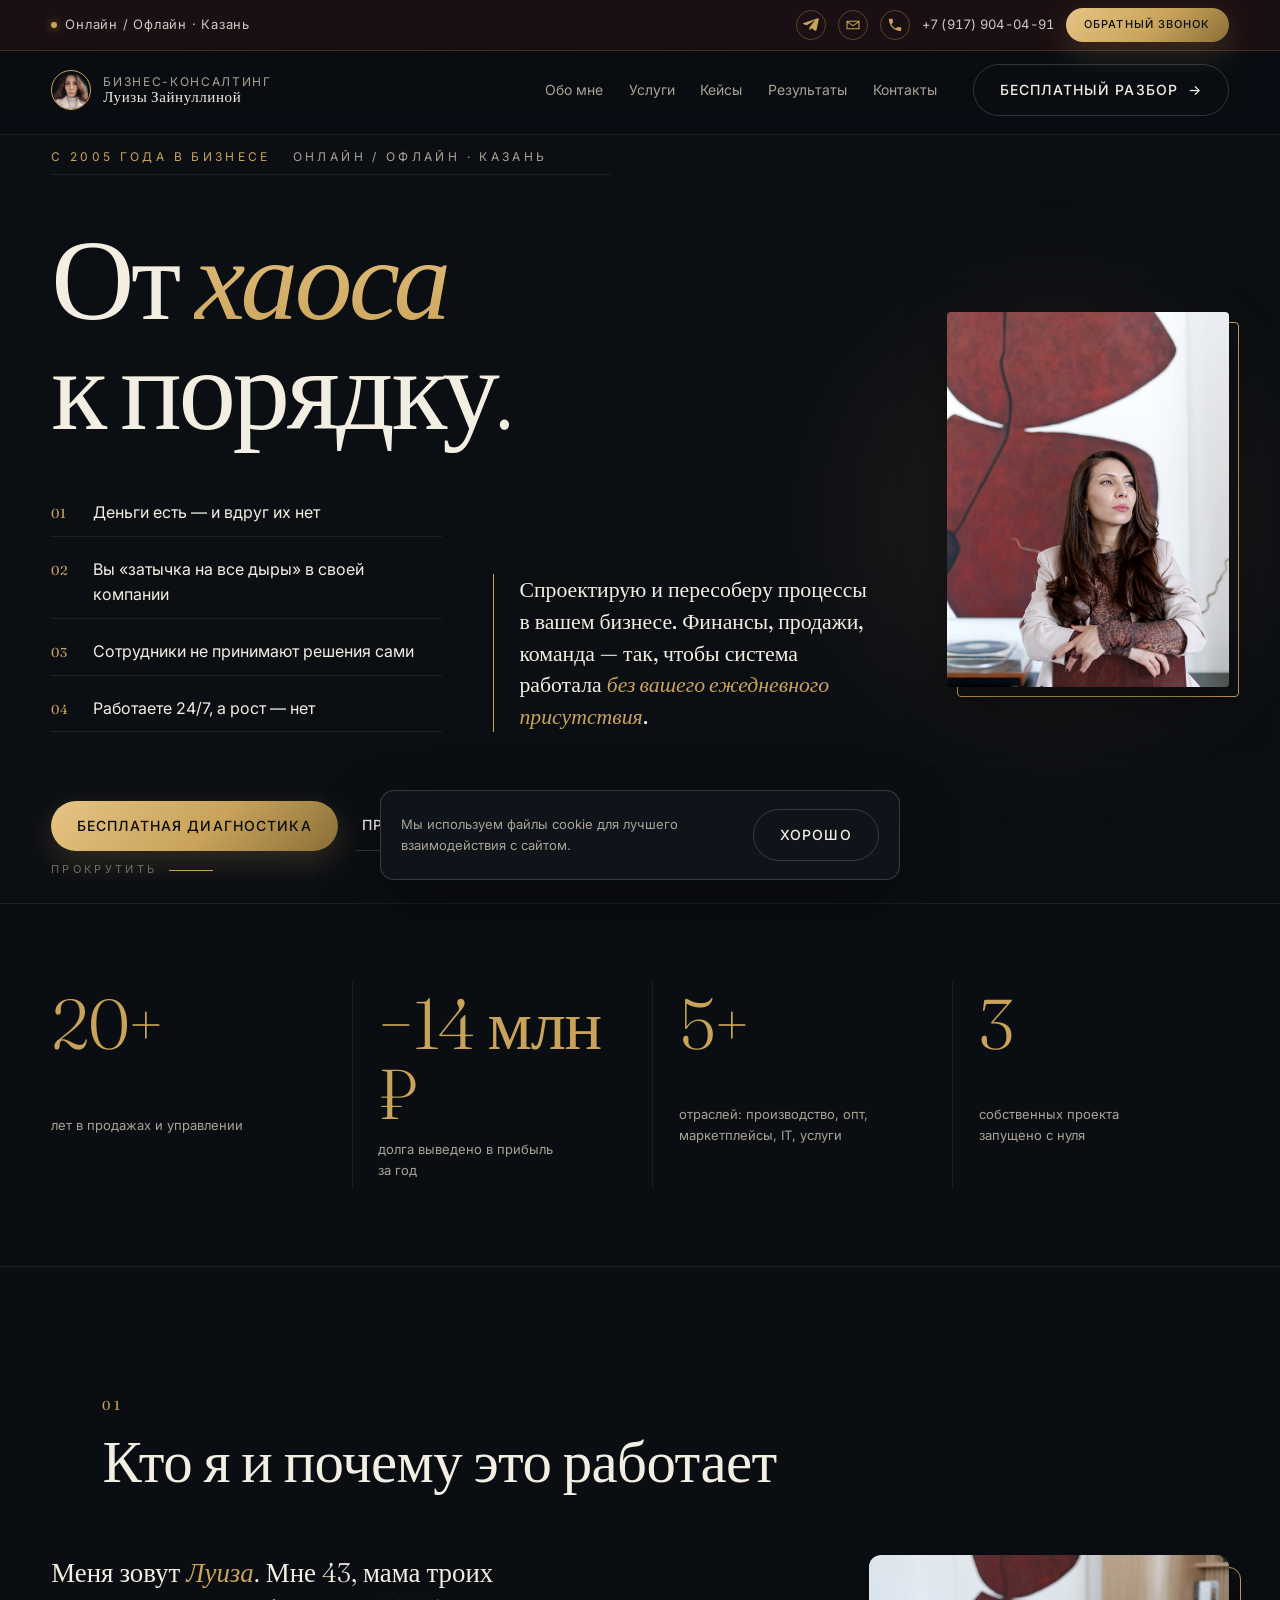
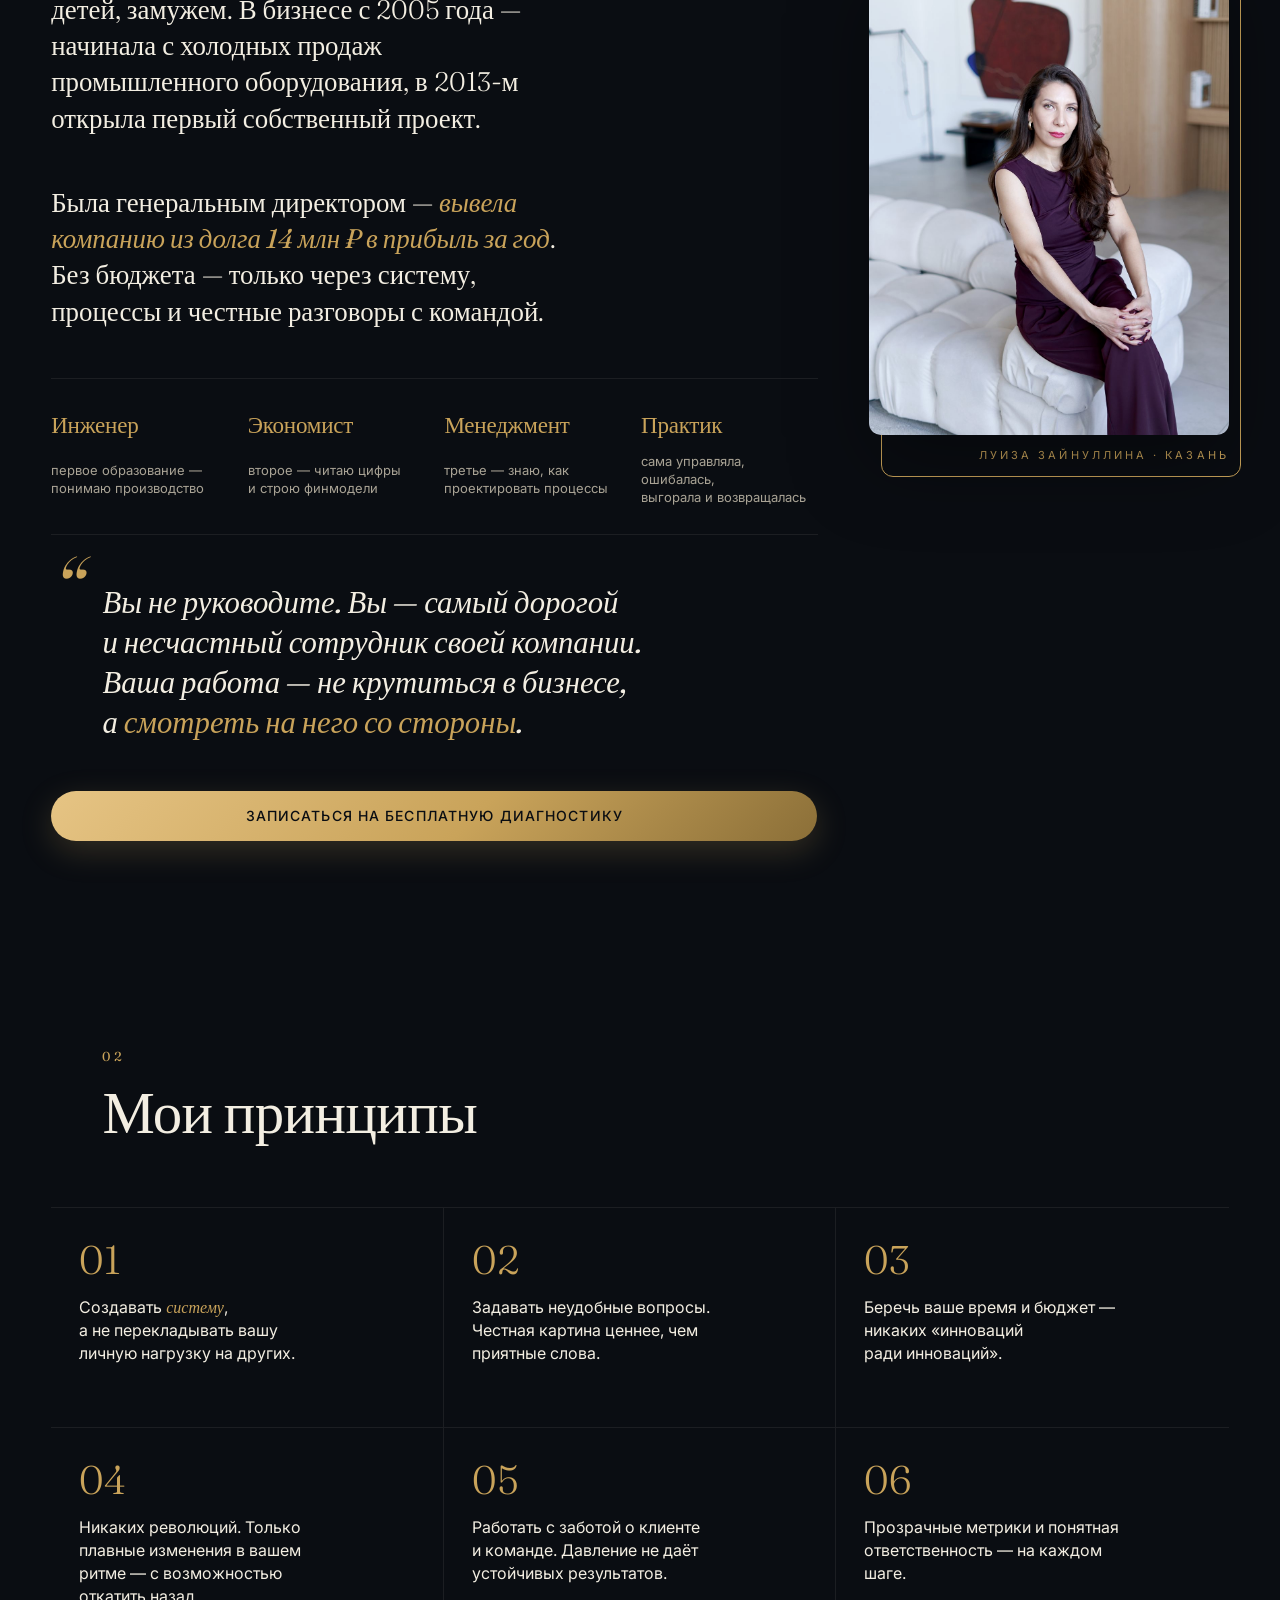
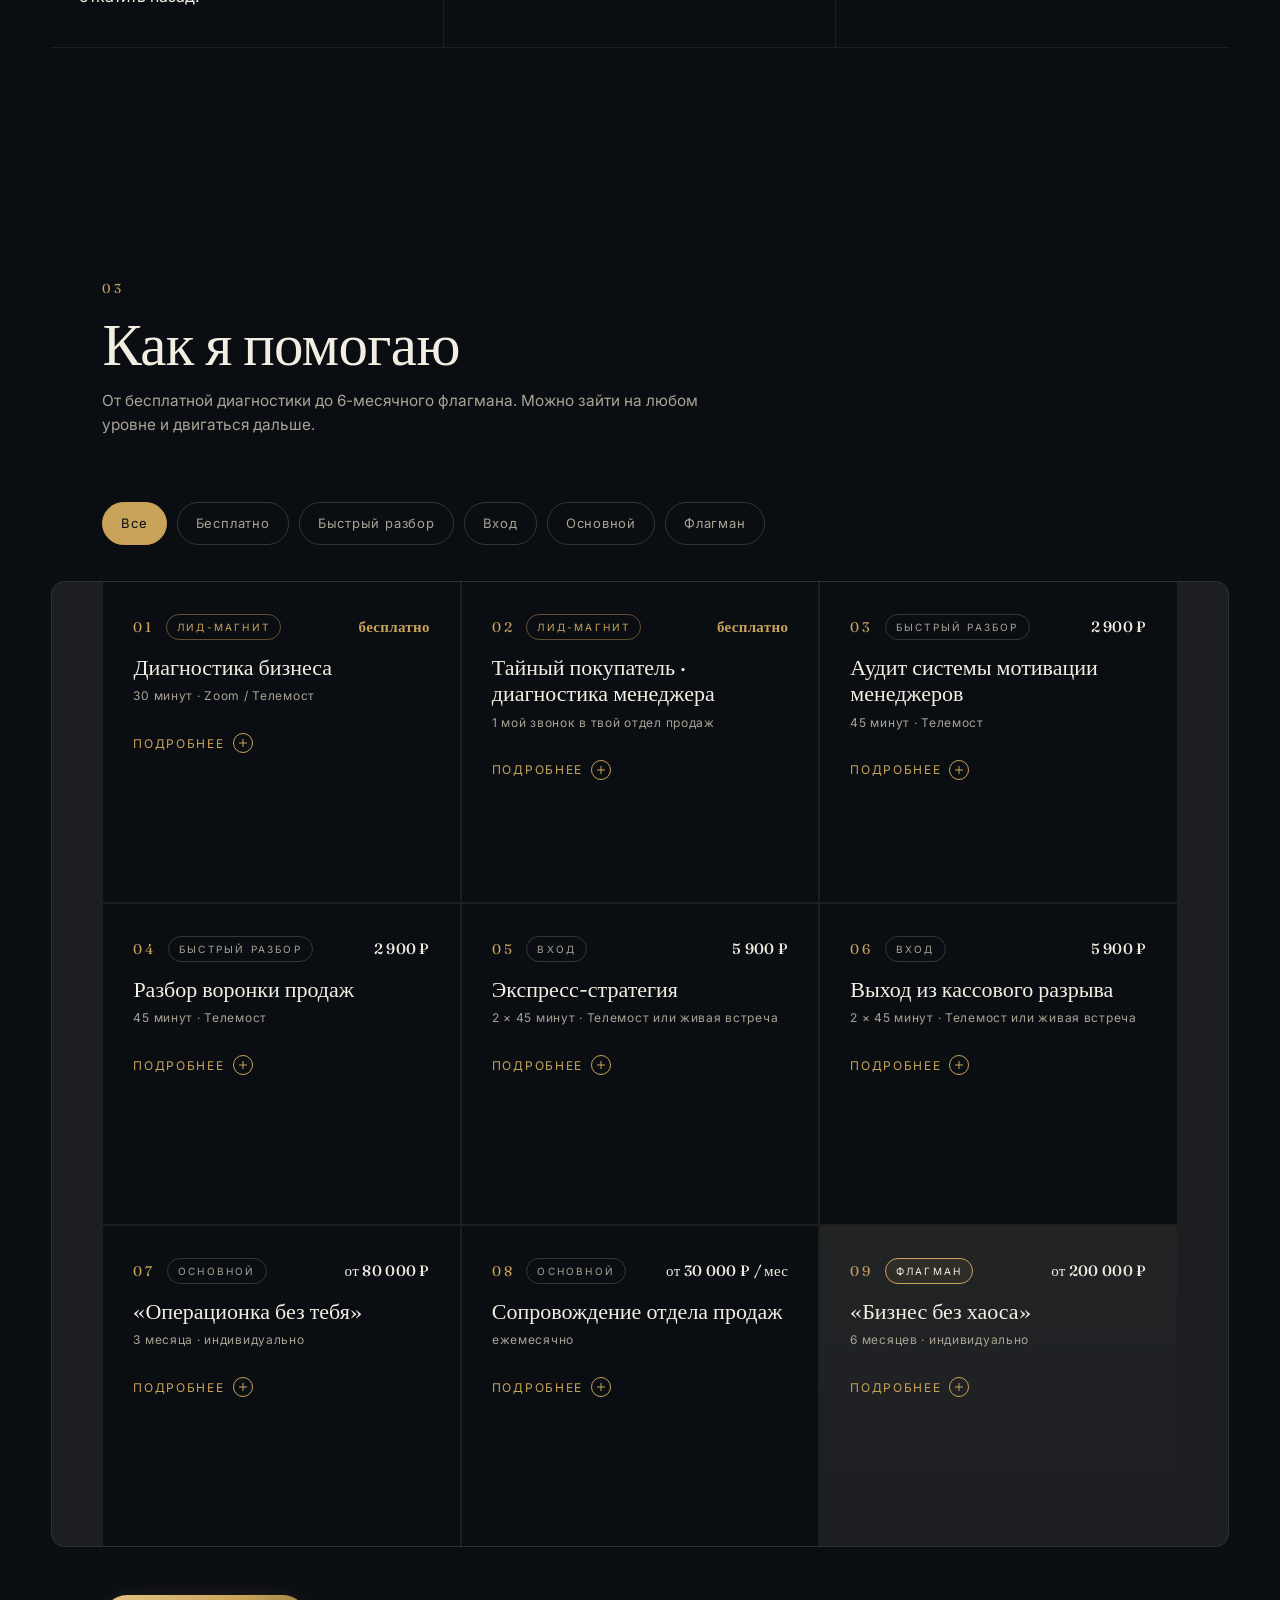
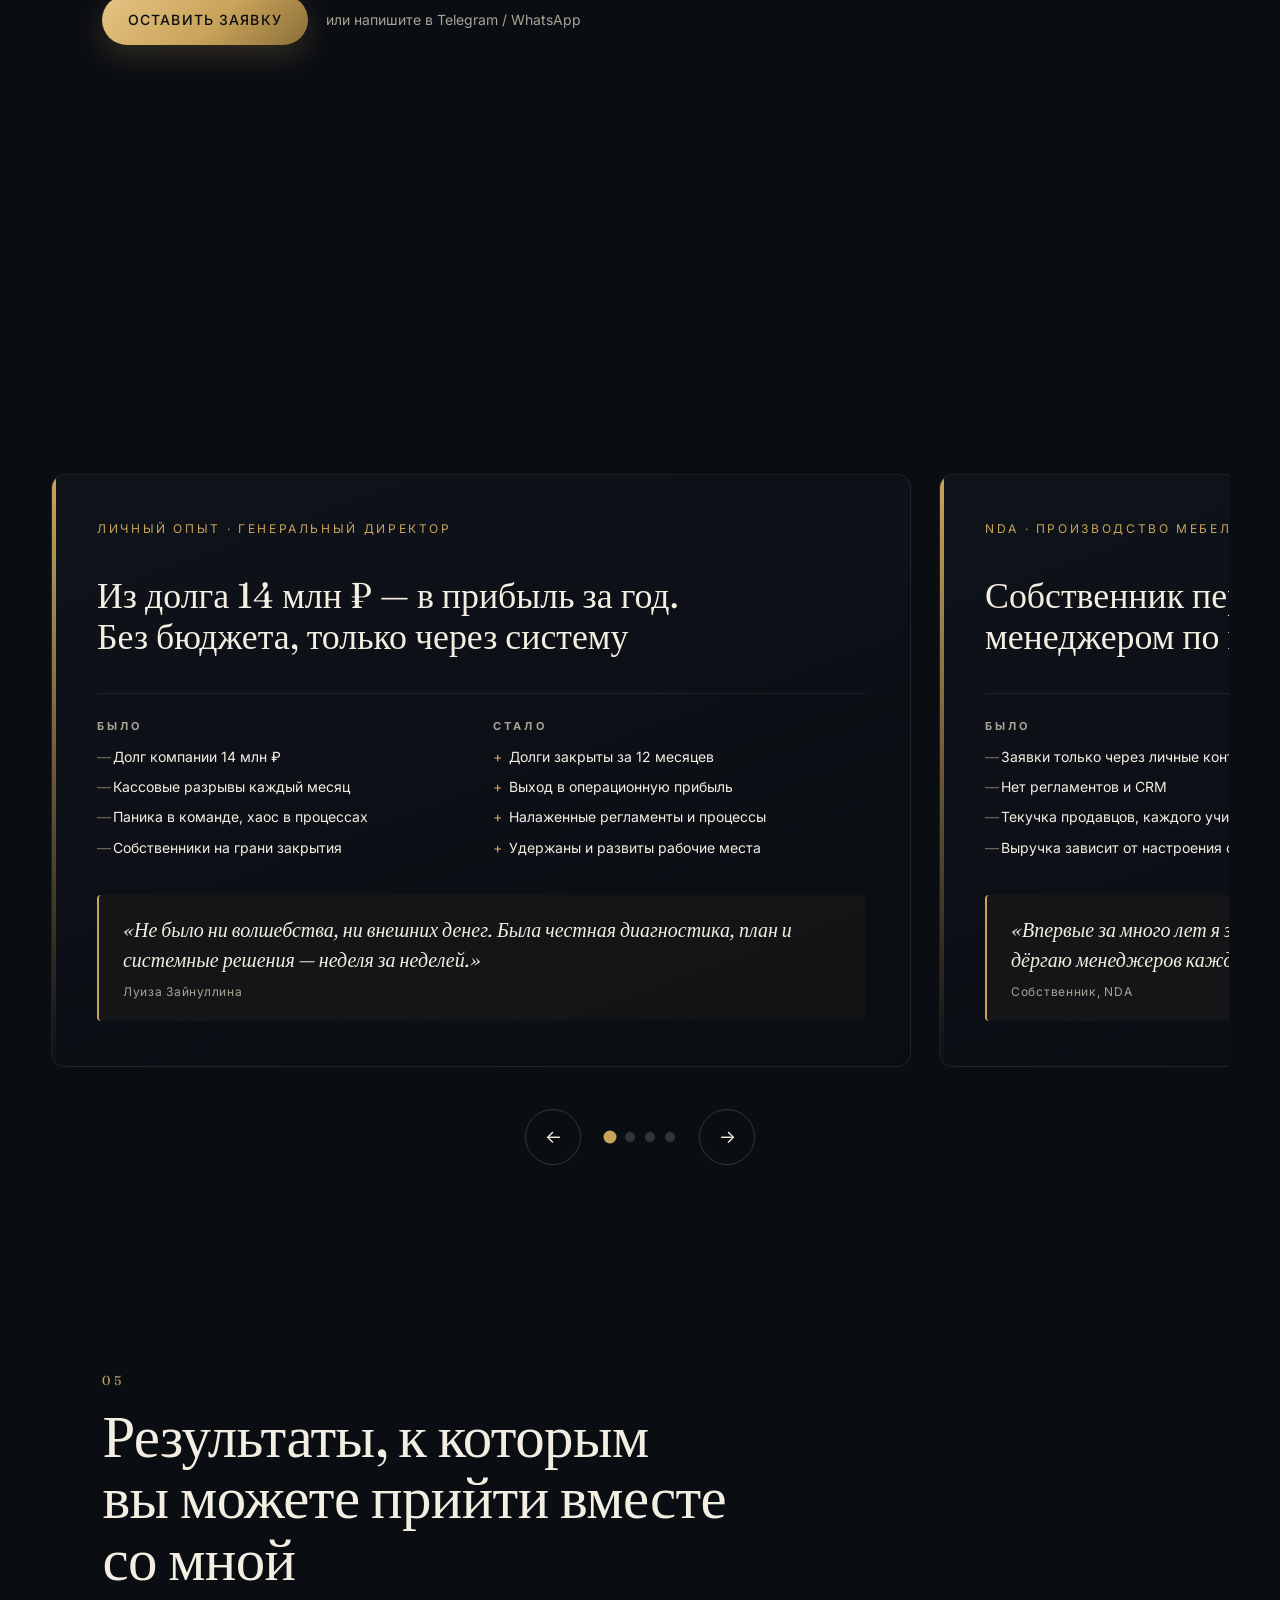
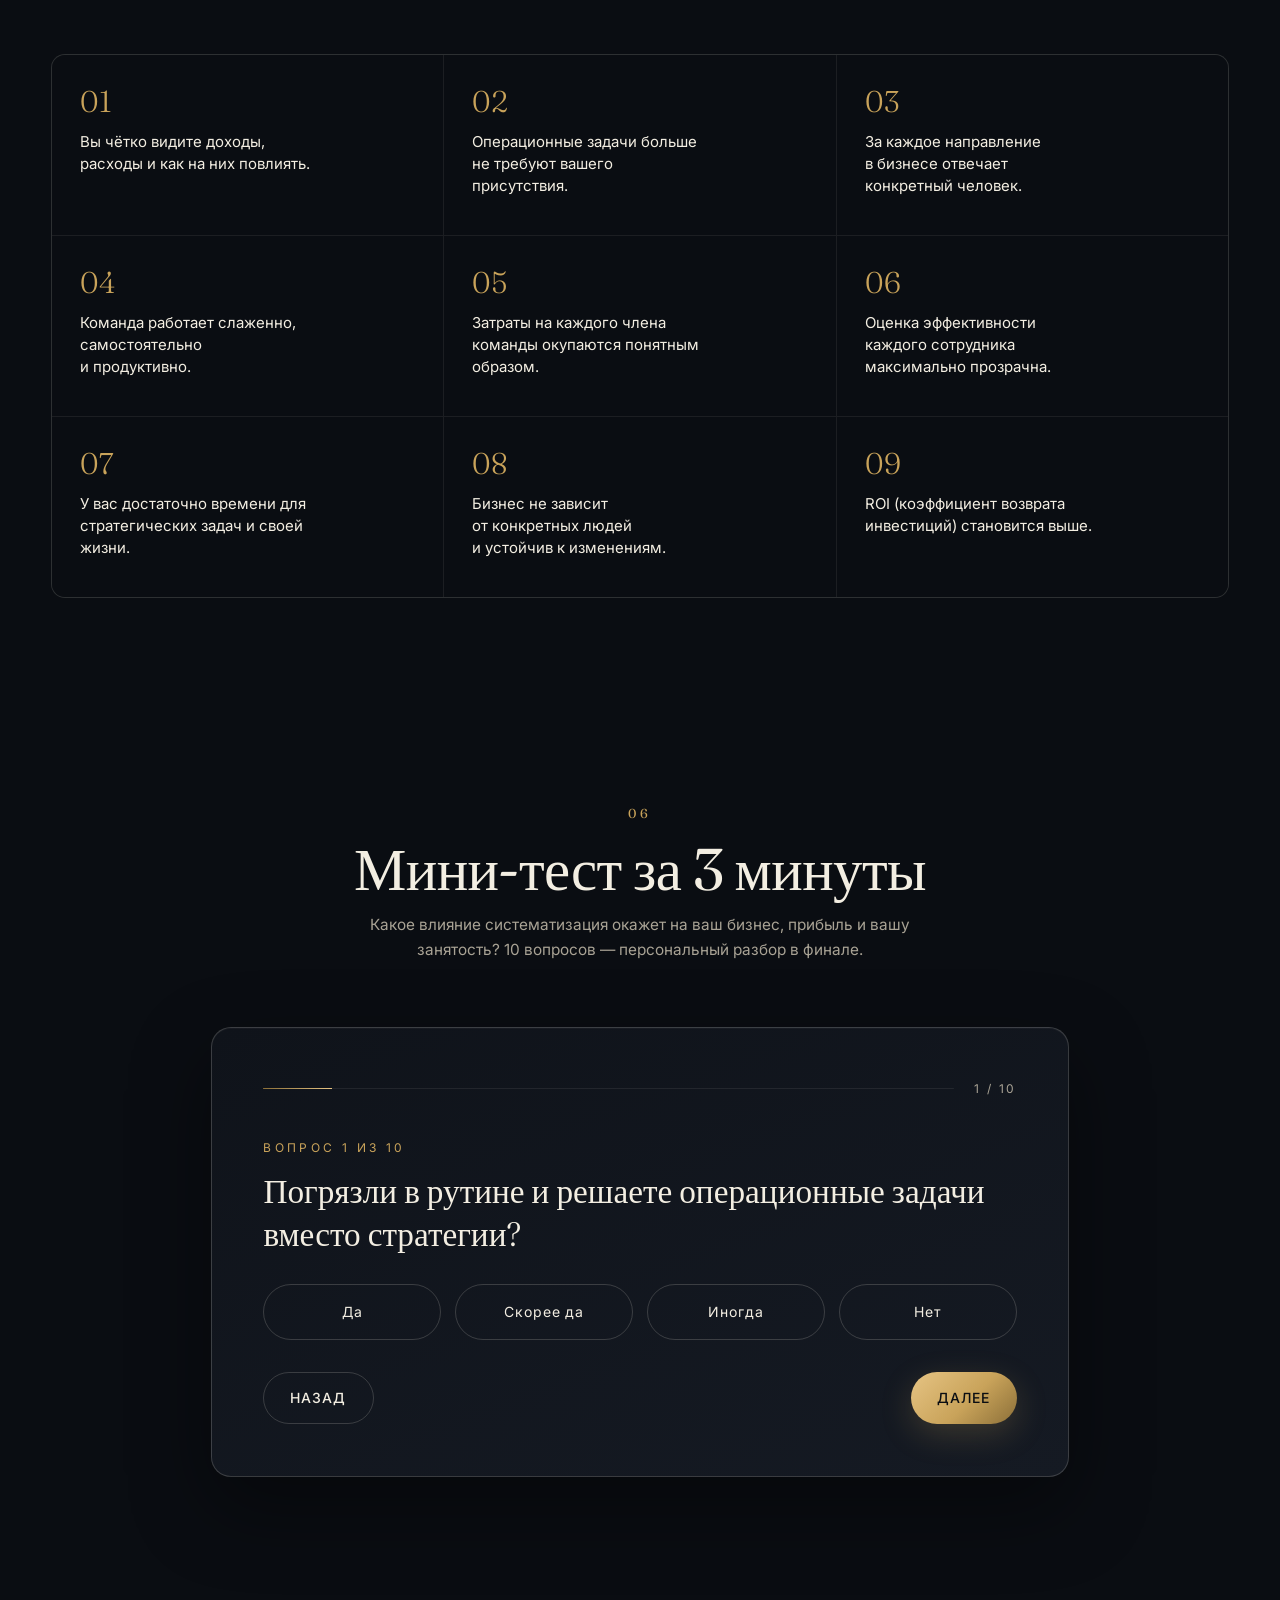
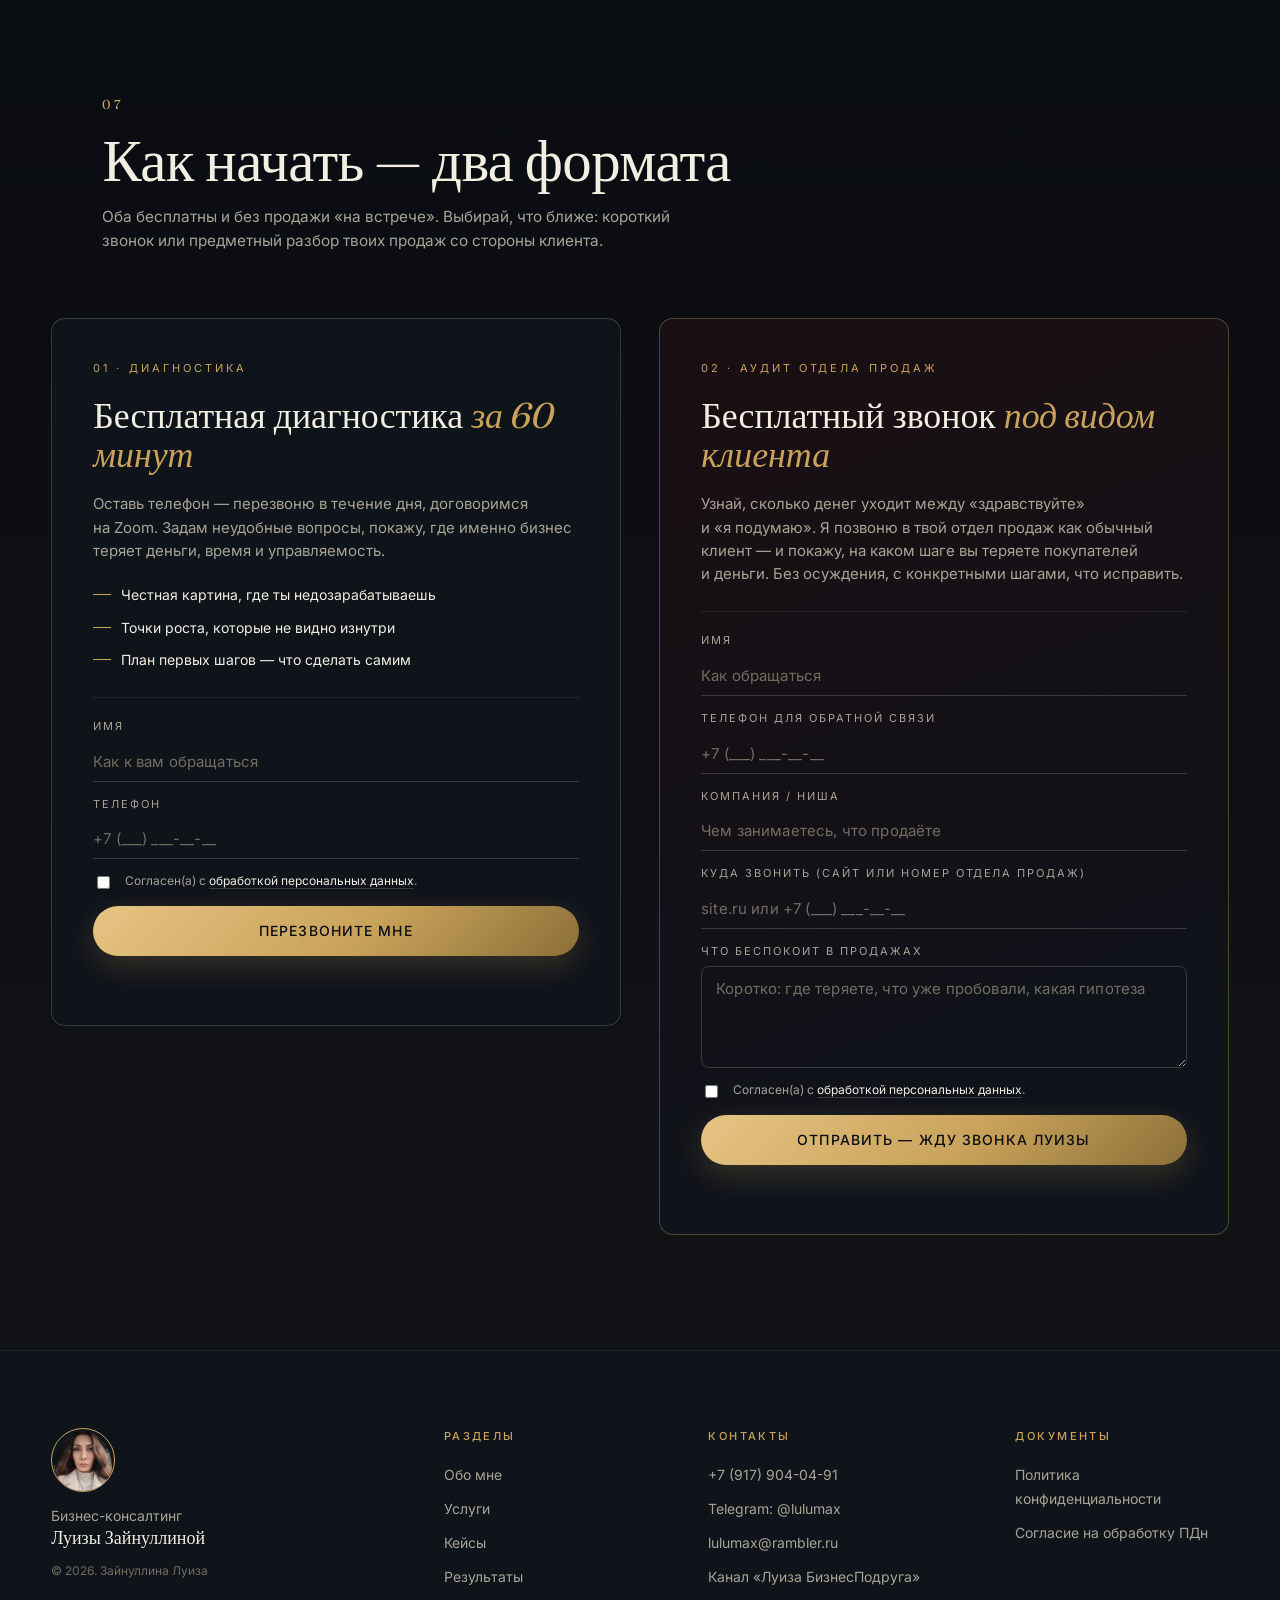
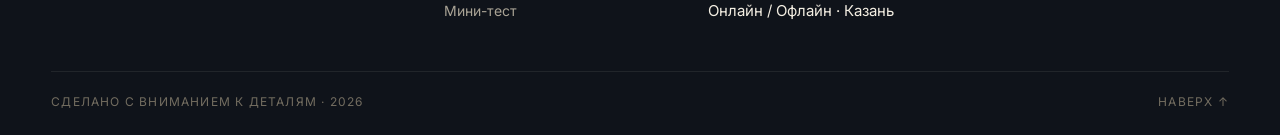
==== index.html @ a554bfa6 "Фикс: + по центру (inline-block), кука закрывается надёжно, hero как 2-колоночная сетка без наложени" ====
<!doctype html>
<html lang="ru">
<head>
<meta charset="utf-8">
<meta name="viewport" content="width=device-width,initial-scale=1,viewport-fit=cover">
<meta name="theme-color" content="#0a0d12">
<title>Луиза Зайнуллина · БизнесПодруга — от хаоса к порядку в малом и среднем бизнесе</title>
<meta name="description" content="20 лет в предпринимательстве. Вывела компанию из долга 14 млн ₽ в прибыль за год. Спроектирую и пересоберу процессы: финансы, продажи, делегирование, вывод собственника из операционки. Казань / online.">
<link rel="preconnect" href="https://fonts.googleapis.com">
<link rel="preconnect" href="https://fonts.gstatic.com" crossorigin>
<link href="https://fonts.googleapis.com/css2?family=Fraunces:ital,opsz,wght@0,9..144,300..700;1,9..144,300..600&family=Inter:wght@300;400;500;600;700&display=swap" rel="stylesheet">
<link rel="stylesheet" href="styles.css">
</head>
<body>

<div class="grain" aria-hidden="true"></div>
<div class="cursor" aria-hidden="true"></div>

<!-- TOP BAR -->
<div class="topbar">
  <div class="topbar__inner">
    <span class="topbar__loc"><span class="topbar__dot"></span>Онлайн / Офлайн · Казань</span>
    <div class="topbar__contacts">
      <a class="topbar__icon" href="https://t.me/lulumax" target="_blank" rel="noopener" aria-label="Telegram @lulumax" data-cursor>
        <svg viewBox="0 0 24 24" width="16" height="16" aria-hidden="true"><path fill="currentColor" d="M9.78 15.55l-.38 4.2c.54 0 .78-.22 1.06-.5l2.54-2.38 5.27 3.8c.97.52 1.67.25 1.92-.88l3.47-16.2h.01c.3-1.42-.52-1.98-1.47-1.63L1.04 9.06C-.36 9.6-.34 10.4.8 10.74l4.94 1.54 11.48-7.17c.54-.34 1.04-.15.63.2"/></svg>
      </a>
      <a class="topbar__icon" href="mailto:lulumax@rambler.ru" aria-label="Email lulumax@rambler.ru" data-cursor>
        <svg viewBox="0 0 24 24" width="16" height="16" aria-hidden="true"><path fill="none" stroke="currentColor" stroke-width="1.6" d="M3 6.5h18v11H3zM3 7l9 6 9-6"/></svg>
      </a>
      <a class="topbar__icon" href="tel:+79179040491" aria-label="Позвонить" data-cursor>
        <svg viewBox="0 0 24 24" width="16" height="16" aria-hidden="true"><path fill="currentColor" d="M6.6 10.8c1.44 2.83 3.76 5.14 6.6 6.6l2.2-2.2c.28-.28.69-.36 1.05-.24 1.17.39 2.43.6 3.73.6.58 0 1.05.47 1.05 1.05v3.49c0 .58-.47 1.05-1.05 1.05C10.7 21.15 2.85 13.3 2.85 3.55c0-.58.47-1.05 1.05-1.05h3.5c.58 0 1.05.47 1.05 1.05 0 1.31.2 2.56.6 3.74.12.36.04.76-.24 1.05L6.6 10.8z"/></svg>
      </a>
      <a href="tel:+79179040491" class="topbar__phone" data-cursor>+7&nbsp;(917)&nbsp;904-04-91</a>
      <a href="#contact" class="btn btn--gold btn--sm" data-cursor>Обратный звонок</a>
    </div>
  </div>
</div>

<!-- NAV -->
<header class="nav" id="nav">
  <a class="brand" href="#top" data-cursor>
    <span class="brand__mark brand__mark--photo">
      <img src="assets/luiza-face.jpg" alt="Луиза Зайнуллина" loading="eager">
    </span>
    <span class="brand__text">
      <span>Бизнес-консалтинг</span>
      <strong>Луизы Зайнуллиной</strong>
    </span>
  </a>
  <nav class="nav__links">
    <a href="#about" data-cursor>Обо&nbsp;мне</a>
    <a href="#services" data-cursor>Услуги</a>
    <a href="#cases" data-cursor>Кейсы</a>
    <a href="#results" data-cursor>Результаты</a>
    <a href="#contact" data-cursor>Контакты</a>
  </nav>
  <a href="#quiz" class="btn btn--ghost" data-cursor>Бесплатный разбор<span aria-hidden="true">→</span></a>
  <button class="nav__toggle" aria-label="Меню" aria-expanded="false">
    <span></span><span></span><span></span>
  </button>
</header>

<main id="top">

<!-- HERO -->
<section class="hero">
  <div class="hero__text">
    <div class="hero__meta">
      <span class="kicker">С&nbsp;2005 года в&nbsp;бизнесе</span>
      <span class="kicker kicker--mute">Онлайн / Офлайн · Казань</span>
    </div>

    <h1 class="hero__title">
      От&nbsp;<em>хаоса</em><br>
      к&nbsp;порядку.
    </h1>

    <div class="hero__grid">
      <ul class="hero__symptoms">
        <li><span>01</span>Деньги есть&nbsp;— и&nbsp;вдруг их&nbsp;нет</li>
        <li><span>02</span>Вы&nbsp;«затычка на&nbsp;все дыры» в&nbsp;своей компании</li>
        <li><span>03</span>Сотрудники не&nbsp;принимают решения сами</li>
        <li><span>04</span>Работаете 24/7, а&nbsp;рост — нет</li>
      </ul>

      <p class="hero__claim">
        Спроектирую и&nbsp;пересоберу процессы в&nbsp;вашем бизнесе.
        Финансы, продажи, команда&nbsp;— так, чтобы система работала
        <em>без вашего ежедневного присутствия</em>.
      </p>
    </div>

    <div class="hero__cta">
      <a class="btn btn--gold" href="#contact" data-cursor>Бесплатная диагностика</a>
      <a class="btn btn--link" href="#quiz" data-cursor>Пройти мини-тест за&nbsp;3&nbsp;минуты</a>
    </div>
  </div>

  <figure class="hero__portrait">
    <img src="assets/luiza-about.jpg" alt="Луиза Зайнуллина" loading="eager">
  </figure>

  <div class="scroll-hint" aria-hidden="true">
    <span>прокрутить</span>
    <i></i>
  </div>
</section>

<!-- STATS STRIP -->
<section class="stats" aria-label="Ключевые показатели">
  <div class="stat"><b data-count="20" data-suffix="+">0</b><span>лет в&nbsp;продажах&nbsp;и&nbsp;управлении</span></div>
  <div class="stat"><b data-count="14" data-prefix="−" data-suffix=" млн ₽">0</b><span>долга выведено в&nbsp;прибыль за&nbsp;год</span></div>
  <div class="stat"><b data-count="5" data-suffix="+">0</b><span>отраслей: производство, опт, маркетплейсы, IT, услуги</span></div>
  <div class="stat"><b data-count="3">0</b><span>собственных проекта запущено с&nbsp;нуля</span></div>
</section>

<!-- ABOUT -->
<section id="about" class="about">
  <div class="section-head">
    <span class="sec-num">01</span>
    <h2>Кто я и&nbsp;почему это&nbsp;работает</h2>
  </div>

  <figure class="about__portrait">
    <img src="assets/luiza-sofa.jpg" alt="Луиза Зайнуллина — бизнес-консультант" loading="lazy">
    <figcaption>Луиза Зайнуллина · Казань</figcaption>
  </figure>

  <div class="about__body">
    <p class="lead">
      Меня зовут <em>Луиза</em>. Мне&nbsp;43, мама троих детей, замужем.
      В&nbsp;бизнесе с&nbsp;2005&nbsp;года&nbsp;— начинала с&nbsp;холодных продаж
      промышленного оборудования, в&nbsp;2013-м открыла первый собственный проект.
    </p>

    <p class="lead">
      Была генеральным директором — <em>вывела компанию из&nbsp;долга 14&nbsp;млн&nbsp;₽
      в&nbsp;прибыль за&nbsp;год</em>. Без бюджета — только через систему, процессы
      и&nbsp;честные разговоры с&nbsp;командой.
    </p>

    <div class="about__metrics">
      <div><b>Инженер</b><span>первое образование&nbsp;— понимаю производство</span></div>
      <div><b>Экономист</b><span>второе&nbsp;— читаю цифры и&nbsp;строю&nbsp;финмодели</span></div>
      <div><b>Менеджмент</b><span>третье&nbsp;— знаю, как проектировать процессы</span></div>
      <div><b>Практик</b><span>сама управляла, ошибалась, выгорала&nbsp;и&nbsp;возвращалась</span></div>
    </div>

    <blockquote class="pullquote">
      <span aria-hidden="true">“</span>
      Вы&nbsp;не&nbsp;руководите. Вы&nbsp;— самый дорогой и&nbsp;несчастный сотрудник
      своей компании. Ваша работа&nbsp;— не&nbsp;крутиться в&nbsp;бизнесе,
      а&nbsp;<em>смотреть на&nbsp;него со&nbsp;стороны</em>.
    </blockquote>

    <a href="#contact" class="btn btn--gold" data-cursor>Записаться на&nbsp;бесплатную&nbsp;диагностику</a>
  </div>
</section>

<!-- PRINCIPLES -->
<section class="principles">
  <div class="section-head">
    <span class="sec-num">02</span>
    <h2>Мои принципы</h2>
  </div>

  <ol class="principles__list">
    <li><b>01</b><p>Создавать <em>систему</em>, а&nbsp;не&nbsp;перекладывать вашу личную нагрузку на&nbsp;других.</p></li>
    <li><b>02</b><p>Задавать неудобные вопросы. Честная картина ценнее, чем приятные слова.</p></li>
    <li><b>03</b><p>Беречь ваше время и&nbsp;бюджет — никаких «инноваций ради&nbsp;инноваций».</p></li>
    <li><b>04</b><p>Никаких революций. Только плавные изменения в&nbsp;вашем ритме — с&nbsp;возможностью откатить назад.</p></li>
    <li><b>05</b><p>Работать с&nbsp;заботой о&nbsp;клиенте и&nbsp;команде. Давление не&nbsp;даёт устойчивых результатов.</p></li>
    <li><b>06</b><p>Прозрачные метрики и&nbsp;понятная ответственность — на&nbsp;каждом шаге.</p></li>
  </ol>
</section>

<!-- SERVICES -->
<section id="services" class="services">
  <div class="section-head">
    <span class="sec-num">03</span>
    <h2>Как я&nbsp;помогаю</h2>
    <p class="section-sub">От&nbsp;бесплатной диагностики до&nbsp;6-месячного флагмана. Можно зайти на&nbsp;любом уровне и&nbsp;двигаться&nbsp;дальше.</p>
  </div>

  <div class="services__filter" role="tablist" aria-label="Фильтр услуг">
    <button class="chip is-active" data-filter="all" role="tab">Все</button>
    <button class="chip" data-filter="free" role="tab">Бесплатно</button>
    <button class="chip" data-filter="tripwire" role="tab">Быстрый&nbsp;разбор</button>
    <button class="chip" data-filter="entry" role="tab">Вход</button>
    <button class="chip" data-filter="main" role="tab">Основной</button>
    <button class="chip" data-filter="flagship" role="tab">Флагман</button>
  </div>

  <div class="services__grid" id="services-grid"></div>

  <div class="services__foot">
    <a href="#contact" class="btn btn--gold" data-cursor>Оставить заявку</a>
    <span>или напишите в&nbsp;Telegram&nbsp;/&nbsp;WhatsApp</span>
  </div>
</section>

<!-- CASES -->
<section id="cases" class="cases">
  <div class="section-head">
    <span class="sec-num">04</span>
    <h2>Кейсы</h2>
    <p class="section-sub">
      Мои клиенты приходили с&nbsp;одинаковыми проблемами: выгорание, хаос в&nbsp;процессах,
      отсутствие времени и&nbsp;роста. Вот какие результаты они получили.
    </p>
  </div>

  <div class="cases__viewer">
    <div class="cases__track" id="cases-track"></div>

    <div class="cases__nav">
      <button class="arrow" data-dir="-1" aria-label="Предыдущий кейс"><span>←</span></button>
      <div class="cases__dots" id="cases-dots"></div>
      <button class="arrow" data-dir="1" aria-label="Следующий кейс"><span>→</span></button>
    </div>
  </div>
</section>

<!-- RESULTS -->
<section id="results" class="results">
  <div class="section-head">
    <span class="sec-num">05</span>
    <h2>Результаты, к&nbsp;которым вы&nbsp;можете прийти вместе со&nbsp;мной</h2>
  </div>

  <ul class="results__list">
    <li><b>01</b><p>Вы&nbsp;чётко видите доходы, расходы и&nbsp;как на&nbsp;них повлиять.</p></li>
    <li><b>02</b><p>Операционные задачи больше не&nbsp;требуют вашего присутствия.</p></li>
    <li><b>03</b><p>За&nbsp;каждое направление в&nbsp;бизнесе отвечает конкретный человек.</p></li>
    <li><b>04</b><p>Команда работает слаженно, самостоятельно и&nbsp;продуктивно.</p></li>
    <li><b>05</b><p>Затраты на&nbsp;каждого члена команды окупаются понятным образом.</p></li>
    <li><b>06</b><p>Оценка эффективности каждого сотрудника максимально прозрачна.</p></li>
    <li><b>07</b><p>У&nbsp;вас достаточно времени для стратегических задач и&nbsp;своей жизни.</p></li>
    <li><b>08</b><p>Бизнес не&nbsp;зависит от&nbsp;конкретных людей и&nbsp;устойчив к&nbsp;изменениям.</p></li>
    <li><b>09</b><p>ROI (коэффициент возврата инвестиций) становится выше.</p></li>
  </ul>
</section>

<!-- QUIZ -->
<section id="quiz" class="quiz">
  <div class="section-head section-head--center">
    <span class="sec-num">06</span>
    <h2>Мини-тест за&nbsp;3&nbsp;минуты</h2>
    <p class="section-sub">
      Какое влияние систематизация окажет на&nbsp;ваш бизнес, прибыль
      и&nbsp;вашу занятость? 10&nbsp;вопросов — персональный разбор в&nbsp;финале.
    </p>
  </div>

  <div class="quiz__card" id="quiz-card">
    <div class="quiz__progress">
      <div class="quiz__bar"><i id="quiz-bar"></i></div>
      <span id="quiz-count">1 / 10</span>
    </div>

    <div class="quiz__stage" id="quiz-stage"></div>

    <div class="quiz__nav">
      <button class="btn btn--ghost" id="quiz-prev" disabled>Назад</button>
      <button class="btn btn--gold" id="quiz-next">Далее</button>
    </div>
  </div>
</section>

<!-- CTA / LEAD -->
<section id="contact" class="cta">
  <div class="section-head">
    <span class="sec-num">07</span>
    <h2>Как начать — два&nbsp;формата</h2>
    <p class="section-sub">
      Оба бесплатны и&nbsp;без продажи «на&nbsp;встрече». Выбирай, что&nbsp;ближе:
      короткий звонок или предметный разбор твоих продаж со&nbsp;стороны клиента.
    </p>
  </div>

  <div class="cta__cards">

    <!-- CARD 1: callback / диагностика -->
    <article class="cta-card" id="callback">
      <div class="cta-card__kicker">01 · Диагностика</div>
      <h3 class="cta-card__title">Бесплатная диагностика <em>за&nbsp;60 минут</em></h3>
      <p class="cta-card__lead">
        Оставь телефон&nbsp;— перезвоню в&nbsp;течение дня, договоримся на&nbsp;Zoom.
        Задам неудобные вопросы, покажу, где именно бизнес теряет деньги, время и&nbsp;управляемость.
      </p>

      <ul class="cta-card__bonus">
        <li>Честная картина, где&nbsp;ты&nbsp;недозарабатываешь</li>
        <li>Точки роста, которые не&nbsp;видно изнутри</li>
        <li>План первых шагов&nbsp;— что сделать самим</li>
      </ul>

      <form class="cta-card__form" id="lead-form" data-form="callback" novalidate>
        <label>
          <span>Имя</span>
          <input type="text" name="name" autocomplete="name" placeholder="Как к&nbsp;вам обращаться">
        </label>
        <label>
          <span>Телефон</span>
          <input type="tel" name="phone" required autocomplete="tel" placeholder="+7 (___) ___-__-__">
        </label>
        <label class="consent">
          <input type="checkbox" name="consent" required>
          <span>Согласен(а) с&nbsp;<a href="privacy.html" target="_blank" rel="noopener">обработкой персональных данных</a>.</span>
        </label>
        <button class="btn btn--gold btn--wide" type="submit">Перезвоните мне</button>
        <p class="form-status" role="status" aria-live="polite"></p>
      </form>
    </article>

    <!-- CARD 2: тайный покупатель -->
    <article class="cta-card cta-card--alt" id="mystery">
      <div class="cta-card__kicker">02 · Аудит отдела продаж</div>
      <h3 class="cta-card__title">Бесплатный звонок <em>под видом клиента</em></h3>
      <p class="cta-card__lead">
        Узнай, сколько денег уходит между «здравствуйте» и&nbsp;«я&nbsp;подумаю».
        Я&nbsp;позвоню в&nbsp;твой отдел продаж как обычный клиент&nbsp;— и&nbsp;покажу,
        на&nbsp;каком шаге вы&nbsp;теряете покупателей и&nbsp;деньги. Без осуждения,
        с&nbsp;конкретными шагами, что исправить.
      </p>

      <form class="cta-card__form" id="mystery-form" data-form="mystery" novalidate>
        <label>
          <span>Имя</span>
          <input type="text" name="name" required autocomplete="name" placeholder="Как обращаться">
        </label>
        <label>
          <span>Телефон для обратной связи</span>
          <input type="tel" name="phone" required autocomplete="tel" placeholder="+7 (___) ___-__-__">
        </label>
        <label>
          <span>Компания / ниша</span>
          <input type="text" name="company" required placeholder="Чем занимаетесь, что продаёте">
        </label>
        <label>
          <span>Куда звонить (сайт или номер отдела продаж)</span>
          <input type="text" name="target" required placeholder="site.ru или +7 (___) ___-__-__">
        </label>
        <label>
          <span>Что беспокоит в&nbsp;продажах</span>
          <textarea name="problem" rows="4" required placeholder="Коротко: где теряете, что&nbsp;уже пробовали, какая гипотеза"></textarea>
        </label>
        <label class="consent">
          <input type="checkbox" name="consent" required>
          <span>Согласен(а) с&nbsp;<a href="privacy.html" target="_blank" rel="noopener">обработкой персональных данных</a>.</span>
        </label>
        <button class="btn btn--gold btn--wide" type="submit">Отправить&nbsp;— жду звонка Луизы</button>
        <p class="form-status" role="status" aria-live="polite"></p>
      </form>
    </article>

  </div>
</section>

<!-- FOOTER -->
<footer class="footer">
  <div class="footer__grid">
    <div class="footer__brand">
      <div class="brand__mark brand__mark--big brand__mark--photo">
        <img src="assets/luiza-face.jpg" alt="Луиза Зайнуллина" loading="lazy">
      </div>
      <p>Бизнес-консалтинг<br><strong>Луизы Зайнуллиной</strong></p>
      <small>© 2026. Зайнуллина Луиза</small>
    </div>

    <div>
      <h4>Разделы</h4>
      <ul>
        <li><a href="#about">Обо мне</a></li>
        <li><a href="#services">Услуги</a></li>
        <li><a href="#cases">Кейсы</a></li>
        <li><a href="#results">Результаты</a></li>
        <li><a href="#quiz">Мини-тест</a></li>
      </ul>
    </div>

    <div>
      <h4>Контакты</h4>
      <ul>
        <li><a href="tel:+79179040491">+7&nbsp;(917)&nbsp;904-04-91</a></li>
        <li><a href="https://t.me/lulumax" target="_blank" rel="noopener">Telegram: @lulumax</a></li>
        <li><a href="mailto:lulumax@rambler.ru">lulumax@rambler.ru</a></li>
        <li><a href="https://t.me/luizadelo" target="_blank" rel="noopener">Канал «Луиза БизнесПодруга»</a></li>
        <li>Онлайн / Офлайн · Казань</li>
      </ul>
    </div>

    <div>
      <h4>Документы</h4>
      <ul>
        <li><a href="privacy.html">Политика конфиденциальности</a></li>
        <li><a href="privacy.html#8">Согласие на&nbsp;обработку ПДн</a></li>
      </ul>
    </div>
  </div>

  <div class="footer__bar">
    <span>Сделано с&nbsp;вниманием к&nbsp;деталям · 2026</span>
    <a href="#top">Наверх ↑</a>
  </div>
</footer>

</main>

<!-- COOKIE -->
<div class="cookie" id="cookie" hidden>
  <p>Мы&nbsp;используем файлы cookie для лучшего взаимодействия с&nbsp;сайтом.</p>
  <button class="btn btn--ghost" id="cookie-ok">Хорошо</button>
</div>

<script src="script.js" defer></script>
</body>
</html>
---- styles.css ----
/* =========================================================
   lu_site — editorial noir for Луиза Зайнуллина consulting
   ========================================================= */

:root {
  --bg:       #0a0d12;
  --bg-2:     #0f131a;
  --bg-3:     #151a23;
  --ink:      #f3eee2;
  --ink-mute: #a9a395;
  --ink-dim:  #736d60;
  --gold:     #c9a35a;
  --gold-hi:  #e6c484;
  --gold-lo:  #8b6f38;
  --line:     rgba(243,238,226,.08);
  --line-hi:  rgba(243,238,226,.18);
  --radius:   14px;
  --ease:     cubic-bezier(.22,.61,.36,1);
  --serif:    "Fraunces", "Times New Roman", serif;
  --sans:     "Inter", system-ui, -apple-system, "Segoe UI", Roboto, sans-serif;
  --maxw:     1280px;
  --pad:      clamp(20px, 4vw, 56px);
}

*, *::before, *::after { box-sizing: border-box; }
html { scroll-behavior: smooth; scroll-padding-top: 132px; }
body {
  margin: 0;
  font-family: var(--sans);
  font-size: clamp(15px, 1.05vw, 17px);
  line-height: 1.6;
  color: var(--ink);
  background: radial-gradient(1200px 800px at 85% -10%, #1b202b 0%, transparent 60%),
              radial-gradient(900px 700px at -10% 110%, #141a25 0%, transparent 55%),
              var(--bg);
  overflow-x: hidden;
  -webkit-font-smoothing: antialiased;
  text-rendering: optimizeLegibility;
}

img { max-width: 100%; display: block; }
a  { color: inherit; text-decoration: none; }
button { font: inherit; color: inherit; background: none; border: 0; cursor: pointer; }

em { font-style: italic; color: var(--gold); font-family: var(--serif); font-weight: 400; }

::selection { background: var(--gold); color: #0a0d12; }

/* grain overlay */
.grain {
  position: fixed; inset: 0; pointer-events: none; z-index: 1;
  opacity: .05; mix-blend-mode: overlay;
  background-image: url("data:image/svg+xml;utf8,<svg xmlns='http://www.w3.org/2000/svg' width='240' height='240'><filter id='n'><feTurbulence type='fractalNoise' baseFrequency='.9' numOctaves='2' stitchTiles='stitch'/><feColorMatrix values='0 0 0 0 0.96 0 0 0 0 0.93 0 0 0 0 0.83 0 0 0 1 0'/></filter><rect width='100%' height='100%' filter='url(%23n)'/></svg>");
}

/* custom cursor */
.cursor {
  position: fixed; left: 0; top: 0; width: 10px; height: 10px;
  border-radius: 50%; background: var(--gold);
  pointer-events: none; z-index: 99;
  transform: translate(-50%,-50%) scale(0);
  transition: transform .25s var(--ease), background .2s;
  mix-blend-mode: difference;
}
.cursor.active { transform: translate(-50%,-50%) scale(3); background: var(--gold-hi); }
@media (hover: none) { .cursor { display: none; } }

/* ================ NAV ================ */
/* TOPBAR */
.topbar {
  position: fixed; top: 0; left: 0; right: 0; z-index: 42;
  background: #1a0f12;
  border-bottom: 1px solid rgba(201,163,90,.22);
  font-size: 13px;
  color: rgba(245,241,232,.82);
}
.topbar__inner {
  max-width: var(--maxw); margin: 0 auto;
  padding: 8px var(--pad);
  display: flex; align-items: center; justify-content: space-between;
  gap: 16px;
}
.topbar__loc {
  display: inline-flex; align-items: center; gap: 8px;
  letter-spacing: .06em;
}
.topbar__dot {
  width: 6px; height: 6px; border-radius: 50%;
  background: var(--gold); box-shadow: 0 0 10px rgba(201,163,90,.7);
  animation: pulseDot 2.2s ease-in-out infinite;
}
@keyframes pulseDot { 0%,100% { opacity: 1 } 50% { opacity: .35 } }
.topbar__contacts {
  display: inline-flex; align-items: center; gap: 12px;
}
.topbar__icon {
  display: inline-flex; align-items: center; justify-content: center;
  width: 30px; height: 30px;
  border: 1px solid rgba(201,163,90,.35);
  border-radius: 50%;
  color: var(--gold);
  transition: background .2s, color .2s, border-color .2s;
}
.topbar__icon:hover { background: var(--gold); color: #1a0f12; border-color: var(--gold); }
.topbar__phone { font-variant-numeric: tabular-nums; letter-spacing: .02em; }
.topbar__phone:hover { color: var(--gold); }
.topbar .btn--sm {
  padding: 8px 18px; font-size: 11px; letter-spacing: .1em;
}

.nav {
  position: fixed; top: 46px; left: 0; right: 0;
  z-index: 40;
  display: flex; align-items: center; gap: clamp(12px, 3vw, 28px);
  padding: 18px var(--pad);
  background: rgba(10,13,18, .55);
  backdrop-filter: blur(14px) saturate(1.2);
  -webkit-backdrop-filter: blur(14px) saturate(1.2);
  border-bottom: 1px solid var(--line);
  transition: transform .4s var(--ease), background .3s, top .3s;
}
.nav.is-hidden { transform: translateY(calc(-100% - 46px)); }

.brand { display: flex; align-items: center; gap: 12px; }
.brand__mark {
  display: grid; place-items: center;
  width: 40px; height: 40px;
  border: 1px solid var(--gold);
  color: var(--gold);
  font-family: var(--serif); font-weight: 500; font-size: 18px;
  border-radius: 50%;
  letter-spacing: .02em;
}
.brand__mark--big { width: 64px; height: 64px; font-size: 26px; }
.brand__mark--photo { border-color: var(--gold); padding: 2px; overflow: hidden; }
.brand__mark--photo img {
  width: 100%; height: 100%; border-radius: 50%;
  object-fit: cover; object-position: center 20%;
  filter: saturate(.95) contrast(1.02);
}
.brand__text {
  display: flex; flex-direction: column; line-height: 1.15;
  font-size: 12px; letter-spacing: .14em; text-transform: uppercase;
  color: var(--ink-mute);
}
.brand__text strong {
  color: var(--ink); font-weight: 500; font-family: var(--serif);
  font-size: 15px; letter-spacing: .04em; text-transform: none;
}

.nav__links {
  display: flex; gap: clamp(14px, 2vw, 26px);
  margin-left: auto; margin-right: 8px;
  font-size: 14px; color: var(--ink-mute);
}
.nav__links a { position: relative; padding: 4px 0; transition: color .2s; }
.nav__links a::after {
  content: ""; position: absolute; left: 0; bottom: 0;
  width: 100%; height: 1px; background: var(--gold);
  transform: scaleX(0); transform-origin: right; transition: transform .4s var(--ease);
}
.nav__links a:hover { color: var(--ink); }
.nav__links a:hover::after { transform: scaleX(1); transform-origin: left; }

.nav__toggle {
  display: none;
  width: 40px; height: 40px;
  flex-direction: column; justify-content: center; gap: 5px;
  padding: 0;
}
.nav__toggle span { display: block; height: 1px; background: var(--ink); transition: transform .3s, opacity .3s; }
.nav__toggle span:nth-child(1) { width: 22px; }
.nav__toggle span:nth-child(2) { width: 16px; margin-left: auto; }
.nav__toggle span:nth-child(3) { width: 22px; }
.nav.open .nav__toggle span:nth-child(1) { transform: translateY(6px) rotate(45deg); width: 22px; }
.nav.open .nav__toggle span:nth-child(2) { opacity: 0; }
.nav.open .nav__toggle span:nth-child(3) { transform: translateY(-6px) rotate(-45deg); width: 22px; }

/* ================ BUTTONS ================ */
.btn {
  display: inline-flex; align-items: center; justify-content: center; gap: 10px;
  padding: 14px 26px; font-size: 14px; letter-spacing: .08em;
  text-transform: uppercase; font-weight: 500;
  border-radius: 999px;
  transition: transform .3s var(--ease), background .25s, color .25s, border-color .25s;
  will-change: transform;
}
.btn:hover { transform: translateY(-2px); }
.btn:active { transform: translateY(0); }
.btn--gold {
  background: linear-gradient(135deg, var(--gold-hi), var(--gold) 55%, var(--gold-lo));
  color: #0a0d12;
  box-shadow: 0 10px 32px rgba(201,163,90,.22);
}
.btn--gold:hover { filter: brightness(1.1); }
.btn--ghost {
  border: 1px solid var(--line-hi); color: var(--ink);
}
.btn--ghost:hover { border-color: var(--gold); color: var(--gold); }
.btn--link {
  padding: 14px 6px; letter-spacing: .06em;
  border-bottom: 1px solid var(--line-hi);
  border-radius: 0;
}
.btn--link:hover { border-color: var(--gold); color: var(--gold); transform: translateY(0); }
.btn--wide { width: 100%; }

/* ================ LAYOUT HELPERS ================ */
main { padding-top: 0; position: relative; z-index: 2; }
.section-head {
  max-width: var(--maxw); margin: 0 auto clamp(32px, 5vw, 72px);
  padding: 0 var(--pad);
  display: grid; gap: 14px;
}
.section-head--center { text-align: center; justify-items: center; }
.sec-num {
  font-family: var(--serif); font-size: 13px; letter-spacing: .3em;
  color: var(--gold); text-transform: uppercase;
}
.section-head h2 {
  margin: 0;
  font-family: var(--serif); font-weight: 400;
  font-size: clamp(32px, 4.6vw, 64px); line-height: 1.05;
  letter-spacing: -0.01em;
  max-width: 22ch;
}
.section-head--center h2 { max-width: 18ch; }
.section-sub {
  max-width: 62ch;
  color: var(--ink-mute);
  font-size: clamp(15px, 1.2vw, 18px);
  margin: 0;
}
.kicker {
  font-size: 12px; letter-spacing: .28em; text-transform: uppercase;
  color: var(--gold);
}
.kicker--mute { color: var(--ink-mute); }

/* reveal */
.reveal {
  opacity: 0; transform: translateY(30px);
  transition: opacity .9s var(--ease), transform .9s var(--ease);
}
.reveal.in { opacity: 1; transform: translateY(0); }

/* ================ HERO ================ */
.hero {
  min-height: 100vh;
  padding: calc(var(--pad) + 96px) var(--pad) var(--pad);
  max-width: var(--maxw); margin: 0 auto;
  display: grid;
  grid-template-columns: minmax(0, 1fr) auto;
  gap: clamp(24px, 5vw, 72px);
  align-items: center;
  position: relative;
}
.hero__text {
  display: grid; gap: clamp(24px, 4vw, 48px);
  min-width: 0;
}
.hero::before {
  content: ""; position: absolute; top: 18%; right: -10vw;
  width: 55vw; height: 55vw; max-width: 720px; max-height: 720px;
  border-radius: 50%;
  background: radial-gradient(circle, rgba(201,163,90,.12), transparent 60%);
  filter: blur(30px);
  z-index: -1;
}
.hero__portrait {
  position: relative;
  width: clamp(220px, 22vw, 320px);
  aspect-ratio: 3/4;
  margin: 0;
  align-self: center;
  opacity: 0;
  animation: heroFadeIn 1s .3s var(--ease) forwards;
}
.hero__portrait img {
  width: 100%; height: 100%;
  object-fit: cover; object-position: center 25%;
  border-radius: 4px;
  filter: contrast(1.04) saturate(.95);
  box-shadow: 0 20px 50px rgba(0,0,0,.4);
  display: block;
}
.hero__portrait::before {
  content: "";
  position: absolute;
  inset: 10px -10px -10px 10px;
  border: 1px solid var(--gold);
  border-radius: 4px;
  z-index: -1;
  pointer-events: none;
}
@keyframes heroFadeIn {
  from { opacity: 0; transform: translateY(16px); }
  to   { opacity: 1; transform: translateY(0); }
}
.hero__meta {
  display: flex; gap: 22px; align-items: center;
  padding-bottom: 8px; border-bottom: 1px solid var(--line);
  max-width: 560px;
}
.hero__title {
  font-family: var(--serif); font-weight: 300;
  font-size: clamp(44px, 9vw, 148px);
  line-height: .95; letter-spacing: -0.03em;
  margin: 0;
}
.hero__title em {
  font-weight: 400; font-style: italic;
  background: linear-gradient(180deg, var(--gold-hi), var(--gold));
  -webkit-background-clip: text; background-clip: text; color: transparent;
}
.hero__grid {
  display: grid; grid-template-columns: 1fr 1fr; gap: clamp(20px, 4vw, 60px);
  align-items: end;
}
.hero__symptoms { list-style: none; padding: 0; margin: 0; display: grid; gap: 10px; }
.hero__symptoms li {
  display: flex; gap: 14px; align-items: baseline;
  padding: 10px 0; border-bottom: 1px solid var(--line);
  font-size: 16px; color: var(--ink);
  transition: color .3s, border-color .3s, padding-left .3s var(--ease);
}
.hero__symptoms li:hover { color: var(--gold); border-color: var(--gold-lo); padding-left: 8px; }
.hero__symptoms span {
  font-family: var(--serif); color: var(--gold); font-size: 13px;
  letter-spacing: .1em; min-width: 28px;
}
.hero__claim {
  font-family: var(--serif); font-size: clamp(19px, 1.7vw, 26px);
  line-height: 1.45; color: var(--ink);
  max-width: 36ch; margin: 0;
  padding-left: clamp(16px, 2vw, 28px);
  border-left: 1px solid var(--gold);
}
.hero__cta {
  display: flex; flex-wrap: wrap; gap: 18px; align-items: center;
  margin-top: 20px;
}

.scroll-hint {
  position: absolute; bottom: 24px; left: var(--pad);
  display: flex; align-items: center; gap: 12px;
  font-size: 11px; letter-spacing: .3em; color: var(--ink-dim);
  text-transform: uppercase;
}
.scroll-hint i {
  width: 44px; height: 1px; background: var(--ink-dim); position: relative; overflow: hidden; display: block;
}
.scroll-hint i::after {
  content: ""; position: absolute; inset: 0;
  background: var(--gold);
  animation: scrollline 2.4s infinite var(--ease);
}
@keyframes scrollline {
  0%   { transform: translateX(-100%); }
  50%  { transform: translateX(0); }
  100% { transform: translateX(100%); }
}

/* ================ STATS ================ */
.stats {
  max-width: var(--maxw); margin: 0 auto;
  padding: clamp(48px, 6vw, 96px) var(--pad);
  display: grid; grid-template-columns: repeat(4, 1fr);
  gap: 24px;
  border-top: 1px solid var(--line);
  border-bottom: 1px solid var(--line);
}
.stat {
  display: grid; gap: 10px;
  padding: 8px 0;
  border-left: 1px solid var(--line);
  padding-left: clamp(14px, 2vw, 28px);
}
.stat:first-child { border-left: 0; padding-left: 0; }
.stat b {
  font-family: var(--serif); font-weight: 300;
  font-size: clamp(40px, 5.5vw, 84px);
  color: var(--gold);
  letter-spacing: -.02em; line-height: 1;
}
.stat span { font-size: 13px; color: var(--ink-mute); max-width: 24ch; }

/* ================ ABOUT ================ */
.about {
  max-width: var(--maxw); margin: 0 auto;
  padding: clamp(80px, 10vw, 140px) var(--pad);
  position: relative;
}
.about__portrait {
  float: right;
  width: clamp(220px, 30vw, 360px);
  margin: 0 0 28px clamp(24px, 4vw, 56px);
  shape-outside: inset(0 round 12px);
  position: relative;
}
.about__portrait img {
  width: 100%; height: auto; display: block;
  border-radius: 12px;
  aspect-ratio: 3/4;
  object-fit: cover; object-position: center 20%;
  filter: grayscale(.1) contrast(1.04);
  box-shadow: 0 30px 80px rgba(0,0,0,.35);
}
.about__portrait::before {
  content: "";
  position: absolute;
  inset: 12px -12px -12px 12px;
  border: 1px solid var(--gold);
  border-radius: 12px;
  z-index: -1;
}
.about__portrait figcaption {
  margin-top: 12px; font-size: 11px;
  letter-spacing: .28em; text-transform: uppercase;
  color: var(--gold);
  text-align: right;
}
.about__body { display: grid; gap: clamp(28px, 4vw, 48px); max-width: 1100px; }
.lead {
  font-family: var(--serif); font-weight: 300;
  font-size: clamp(20px, 2.1vw, 32px);
  line-height: 1.35; max-width: 30ch; color: var(--ink);
  margin: 0;
}
.about__metrics {
  display: grid; grid-template-columns: repeat(4, 1fr); gap: 20px;
  padding: 28px 0; border-top: 1px solid var(--line); border-bottom: 1px solid var(--line);
}
.about__metrics div { display: grid; gap: 8px; }
.about__metrics b {
  font-family: var(--serif); font-weight: 400;
  font-size: clamp(20px, 1.8vw, 28px);
  color: var(--gold); letter-spacing: -.01em;
}
.about__metrics span { color: var(--ink-mute); font-size: 13px; line-height: 1.4; }

.pullquote {
  margin: 0;
  font-family: var(--serif); font-style: italic;
  font-size: clamp(22px, 2.4vw, 38px); line-height: 1.3;
  color: var(--ink);
  padding-left: clamp(30px, 4vw, 60px); position: relative;
  max-width: 30ch;
}
.pullquote span {
  position: absolute; left: 0; top: -.4em;
  font-size: 3em; color: var(--gold); line-height: 1;
  font-family: var(--serif);
}

/* ================ PRINCIPLES ================ */
.principles {
  max-width: var(--maxw); margin: 0 auto;
  padding: clamp(40px, 6vw, 90px) var(--pad) clamp(80px, 10vw, 140px);
}
.principles__list {
  list-style: none; padding: 0; margin: 0;
  display: grid; grid-template-columns: repeat(3, 1fr);
  border-top: 1px solid var(--line);
}
.principles__list li {
  padding: 32px 28px;
  border-bottom: 1px solid var(--line);
  border-right: 1px solid var(--line);
  display: grid; gap: 16px; align-content: start;
  min-height: 220px;
  position: relative; overflow: hidden;
  transition: background .5s var(--ease);
}
.principles__list li:nth-child(3n) { border-right: 0; }
.principles__list li::before {
  content: ""; position: absolute; inset: 0;
  background: radial-gradient(400px 200px at 10% 0%, rgba(201,163,90,.1), transparent 60%);
  opacity: 0; transition: opacity .4s;
}
.principles__list li:hover { background: var(--bg-2); }
.principles__list li:hover::before { opacity: 1; }
.principles__list b {
  font-family: var(--serif); font-weight: 300; font-size: 40px;
  color: var(--gold); line-height: 1;
  position: relative; z-index: 1;
}
.principles__list p {
  margin: 0; font-size: 16px; color: var(--ink); line-height: 1.45;
  position: relative; z-index: 1;
  max-width: 26ch;
}

/* ================ SERVICES ================ */
.services {
  max-width: var(--maxw); margin: 0 auto;
  padding: clamp(60px, 8vw, 120px) var(--pad);
}
.services__filter {
  max-width: var(--maxw); margin: 0 auto 36px;
  padding: 0 var(--pad);
  display: flex; flex-wrap: wrap; gap: 10px;
}
.chip {
  padding: 10px 18px;
  border: 1px solid var(--line-hi);
  border-radius: 999px;
  font-size: 13px; letter-spacing: .06em;
  color: var(--ink-mute);
  transition: all .25s;
}
.chip:hover { color: var(--ink); border-color: var(--ink-mute); }
.chip.is-active {
  background: var(--gold); color: #0a0d12; border-color: var(--gold);
}

.services__grid {
  max-width: var(--maxw); margin: 0 auto;
  padding: 0 var(--pad);
  display: grid; grid-template-columns: repeat(3, 1fr);
  gap: 2px; background: var(--line);
  border: 1px solid var(--line);
  border-radius: var(--radius); overflow: hidden;
}
.service {
  background: var(--bg);
  padding: 32px 30px;
  display: grid; gap: 14px; align-content: start;
  min-height: 320px;
  position: relative; overflow: hidden;
  cursor: pointer;
  transition: background .4s var(--ease);
}
.service::after {
  content: ""; position: absolute; inset: auto 0 0 0; height: 1px;
  background: var(--gold); transform: scaleX(0); transform-origin: left;
  transition: transform .6s var(--ease);
}
.service:hover { background: var(--bg-2); }
.service:hover::after { transform: scaleX(1); }
.service.is-hidden { display: none; }

.service__top {
  display: flex; justify-content: space-between; align-items: center; gap: 12px;
  flex-wrap: wrap;
}
.service__num {
  font-family: var(--serif); color: var(--gold); font-size: 14px; letter-spacing: .2em;
}
.service__stage {
  font-size: 10px; letter-spacing: .22em; text-transform: uppercase;
  color: var(--ink-mute);
  padding: 4px 10px; border: 1px solid var(--line-hi); border-radius: 999px;
  margin-right: auto;
}
.service--free .service__stage { color: var(--gold); border-color: rgba(201,163,90,.45); }
.service--flagship .service__stage { color: var(--ink); border-color: var(--gold); background: rgba(201,163,90,.08); }
.service--free .service__price { color: var(--gold); font-weight: 600; }
.service--flagship { background: linear-gradient(180deg, rgba(201,163,90,.04), transparent); }
.service__price {
  font-family: var(--serif); color: var(--ink); font-size: 15px;
  letter-spacing: .02em; white-space: nowrap; font-weight: 500;
}
.service h3 {
  font-family: var(--serif); font-weight: 400; font-size: 22px;
  line-height: 1.2; margin: 0; color: var(--ink);
}
.service__duration {
  margin: -8px 0 0;
  font-size: 12px; letter-spacing: .06em;
  color: var(--ink-mute);
}
.service__meta {
  display: grid; gap: 12px; font-size: 13px; color: var(--ink-mute);
  max-height: 0; overflow: hidden; opacity: 0;
  border: 0; padding: 0; margin: 0;
  transition: max-height .6s var(--ease), opacity .4s, padding .3s, margin .3s;
}
.service__meta p { margin: 0; line-height: 1.5; }
.service.is-open .service__meta {
  max-height: 1200px; opacity: 1;
  border-top: 1px solid var(--line); padding-top: 14px; margin-top: 4px;
}
.service__meta b { color: var(--gold); font-weight: 500; font-family: var(--sans); font-size: 11px; letter-spacing: .18em; text-transform: uppercase; display: block; margin-bottom: 4px; }
.service__toggle {
  display: flex; align-items: center; gap: 8px;
  font-size: 12px; letter-spacing: .14em; text-transform: uppercase;
  color: var(--gold); margin-top: auto;
}
.service__toggle i {
  position: relative;
  display: inline-block;
  width: 20px; height: 20px;
  border: 1px solid var(--gold); border-radius: 50%;
  flex-shrink: 0;
  transition: transform .4s var(--ease);
}
.service__toggle i::before,
.service__toggle i::after {
  content: ""; position: absolute;
  top: 50%; left: 50%;
  background: var(--gold);
  transform: translate(-50%, -50%);
}
.service__toggle i::before { width: 8px; height: 1px; }
.service__toggle i::after  { width: 1px; height: 8px; }
.service.is-open .service__toggle i { transform: rotate(45deg); }

.services__foot {
  max-width: var(--maxw); margin: 48px auto 0;
  padding: 0 var(--pad);
  display: flex; gap: 18px; align-items: center; flex-wrap: wrap;
}
.services__foot span { color: var(--ink-mute); font-size: 14px; }

/* ================ CASES ================ */
.cases {
  max-width: var(--maxw); margin: 0 auto;
  padding: clamp(60px, 8vw, 120px) var(--pad);
}
.cases__viewer { position: relative; }
.cases__track {
  display: flex; overflow-x: auto; scroll-snap-type: x mandatory;
  scroll-behavior: smooth;
  gap: 28px;
  scrollbar-width: none;
  padding-bottom: 6px;
}
.cases__track::-webkit-scrollbar { display: none; }
.case {
  flex: 0 0 min(860px, 92%);
  scroll-snap-align: center;
  border: 1px solid var(--line);
  border-radius: var(--radius);
  padding: clamp(28px, 3.5vw, 48px);
  background: linear-gradient(160deg, var(--bg-2), var(--bg));
  display: grid; gap: clamp(20px, 3vw, 36px);
  position: relative;
  overflow: hidden;
}
.case::before {
  content: ""; position: absolute; top: 0; left: 0; width: 4px; height: 100%;
  background: linear-gradient(180deg, var(--gold), transparent);
}
.case__tag {
  font-size: 12px; letter-spacing: .22em; text-transform: uppercase;
  color: var(--gold);
}
.case h3 {
  font-family: var(--serif); font-weight: 400; margin: 0;
  font-size: clamp(24px, 2.8vw, 40px); line-height: 1.15;
  max-width: 26ch;
}
.case__compare {
  display: grid; grid-template-columns: 1fr 1fr; gap: 24px;
  border-top: 1px solid var(--line); padding-top: 24px;
}
.case__compare h4 {
  margin: 0 0 10px; font-size: 11px; letter-spacing: .28em;
  text-transform: uppercase; color: var(--ink-mute);
}
.case__compare ul { list-style: none; margin: 0; padding: 0; display: grid; gap: 8px; }
.case__compare li { padding-left: 16px; position: relative; font-size: 14px; color: var(--ink); }
.case__compare li::before {
  content: "—"; position: absolute; left: 0; color: var(--ink-dim);
}
.case__compare .col--after li::before { content: "+"; color: var(--gold); }
.case__quote {
  font-family: var(--serif); font-style: italic;
  font-size: clamp(16px, 1.6vw, 20px); line-height: 1.5;
  color: var(--ink); padding: 20px 24px;
  border-left: 2px solid var(--gold);
  background: rgba(201,163,90,.04);
  border-radius: 4px;
  margin: 0;
}
.case__quote cite { display: block; font-style: normal; font-family: var(--sans); font-size: 12px; color: var(--ink-mute); margin-top: 8px; letter-spacing: .06em; }

.cases__nav {
  display: flex; align-items: center; gap: 24px;
  justify-content: center; margin-top: 36px;
}
.arrow {
  width: 56px; height: 56px; border: 1px solid var(--line-hi);
  border-radius: 50%; display: grid; place-items: center;
  color: var(--ink); font-size: 18px;
  transition: all .25s;
}
.arrow:hover { border-color: var(--gold); color: var(--gold); transform: translateY(-2px); }

.cases__dots { display: flex; gap: 10px; }
.dot {
  width: 10px; height: 10px; border-radius: 50%;
  background: var(--line-hi); transition: all .3s;
}
.dot.is-active { background: var(--gold); transform: scale(1.3); }

/* ================ RESULTS ================ */
.results {
  max-width: var(--maxw); margin: 0 auto;
  padding: clamp(60px, 8vw, 120px) var(--pad);
}
.results__list {
  list-style: none; padding: 0; margin: 0;
  display: grid; grid-template-columns: repeat(3, 1fr);
  gap: 1px; background: var(--line);
  border: 1px solid var(--line); border-radius: var(--radius);
  overflow: hidden;
}
.results__list li {
  background: var(--bg);
  padding: 32px 28px;
  display: grid; gap: 14px; align-content: start;
  min-height: 180px;
  transition: background .4s, transform .6s var(--ease);
}
.results__list li:hover { background: var(--bg-2); }
.results__list b {
  font-family: var(--serif); font-weight: 300; font-size: 30px;
  color: var(--gold); line-height: 1;
}
.results__list p { margin: 0; font-size: 15px; color: var(--ink); line-height: 1.45; max-width: 26ch; }

/* ================ QUIZ ================ */
.quiz {
  max-width: 960px; margin: 0 auto;
  padding: clamp(60px, 8vw, 120px) var(--pad);
}
.quiz__card {
  background: linear-gradient(160deg, var(--bg-2), var(--bg-3));
  border: 1px solid var(--line-hi);
  border-radius: 20px;
  padding: clamp(28px, 4vw, 56px);
  box-shadow: 0 30px 80px rgba(0,0,0,.4), inset 0 1px 0 rgba(255,255,255,.03);
}
.quiz__progress {
  display: flex; justify-content: space-between; align-items: center;
  margin-bottom: 28px;
  font-size: 12px; letter-spacing: .2em; color: var(--ink-mute);
}
.quiz__bar {
  flex: 1; height: 1px; background: var(--line); margin-right: 20px;
  position: relative; overflow: hidden; border-radius: 2px;
}
.quiz__bar i {
  position: absolute; inset: 0 auto 0 0;
  background: linear-gradient(90deg, var(--gold-lo), var(--gold-hi));
  width: 10%;
  transition: width .5s var(--ease);
}
.quiz__stage { min-height: 200px; display: grid; align-content: center; }
.quiz__question {
  font-family: var(--serif); font-weight: 300;
  font-size: clamp(22px, 2.6vw, 34px);
  line-height: 1.3; margin: 0 0 28px;
  color: var(--ink);
}
.quiz__options {
  display: flex; gap: 14px; flex-wrap: wrap;
}
.quiz__options label {
  flex: 1; min-width: 140px;
  padding: 16px 20px; border-radius: 999px;
  border: 1px solid var(--line-hi);
  text-align: center;
  cursor: pointer;
  transition: all .25s;
  font-size: 14px; letter-spacing: .06em;
}
.quiz__options input { position: absolute; opacity: 0; pointer-events: none; }
.quiz__options label:hover { border-color: var(--ink-mute); }
.quiz__options input:checked + label,
.quiz__options label.is-selected {
  background: var(--gold); color: #0a0d12; border-color: var(--gold);
}

.quiz__nav {
  margin-top: 32px; display: flex; gap: 16px; justify-content: space-between;
}

.quiz__result { display: grid; gap: 18px; }
.quiz__result .score {
  font-family: var(--serif); font-size: clamp(48px, 6vw, 88px);
  line-height: 1; color: var(--gold); font-weight: 300;
}
.quiz__result h3 {
  margin: 0; font-family: var(--serif); font-weight: 400;
  font-size: clamp(22px, 2.4vw, 30px);
}
.quiz__result p { margin: 0; color: var(--ink-mute); font-size: 16px; line-height: 1.55; max-width: 60ch; }

/* ================ CTA ================ */
.cta {
  background: linear-gradient(180deg, transparent, rgba(201,163,90,.04));
  padding: clamp(60px, 9vw, 140px) var(--pad);
  max-width: var(--maxw); margin: 0 auto;
}
.cta__cards {
  display: grid; grid-template-columns: repeat(2, 1fr);
  gap: clamp(24px, 3vw, 40px);
  align-items: start;
}
.cta-card {
  background: var(--bg-2);
  border: 1px solid var(--line-hi);
  border-radius: var(--radius);
  padding: clamp(28px, 3.2vw, 44px);
  display: grid; gap: 18px;
  position: relative;
}
.cta-card--alt { background: linear-gradient(160deg, #1a0f12 0%, var(--bg-2) 80%); border-color: rgba(201,163,90,.35); }
.cta-card__kicker {
  font-size: 11px; letter-spacing: .28em; text-transform: uppercase;
  color: var(--gold);
}
.cta-card__title {
  margin: 0; font-family: var(--serif); font-weight: 400;
  font-size: clamp(26px, 2.8vw, 38px); line-height: 1.1;
  max-width: 22ch;
}
.cta-card__title em { font-style: italic; color: var(--gold); }
.cta-card__lead {
  margin: 0; color: var(--ink-mute); font-size: 15px; line-height: 1.55;
}
.cta-card__bonus {
  list-style: none; padding: 0; margin: 4px 0 0; display: grid; gap: 10px;
}
.cta-card__bonus li {
  position: relative; padding-left: 28px; font-size: 14px; color: var(--ink);
}
.cta-card__bonus li::before {
  content: ""; position: absolute; left: 0; top: 10px;
  width: 18px; height: 1px; background: var(--gold);
}

.cta-card__form {
  display: grid; gap: 14px;
  margin-top: 8px;
  border-top: 1px solid var(--line);
  padding-top: 20px;
}
.cta-card__form label {
  display: grid; gap: 6px; font-size: 11px;
  letter-spacing: .18em; text-transform: uppercase;
  color: var(--ink-mute);
}
.cta-card__form input[type="text"],
.cta-card__form input[type="tel"],
.cta-card__form textarea {
  width: 100%;
  background: transparent; border: 0;
  border-bottom: 1px solid var(--line-hi);
  padding: 10px 0;
  color: var(--ink);
  font-family: var(--sans); font-size: 15px; letter-spacing: .01em;
  transition: border-color .25s;
  resize: vertical;
}
.cta-card__form textarea { border: 1px solid var(--line-hi); border-radius: 8px; padding: 12px 14px; }
.cta-card__form input:focus,
.cta-card__form textarea:focus { outline: 0; border-color: var(--gold); }
.cta-card__form input::placeholder,
.cta-card__form textarea::placeholder { color: var(--ink-dim); }
.cta-card__form .consent {
  display: flex; align-items: flex-start; gap: 12px;
  text-transform: none; letter-spacing: 0; font-size: 12px;
  color: var(--ink-mute); line-height: 1.4;
}
.cta-card__form .consent input { margin-top: 3px; accent-color: var(--gold); }
.cta-card__form .consent a { color: var(--ink); border-bottom: 1px solid var(--line-hi); }
.cta-card__form .consent a:hover { color: var(--gold); border-color: var(--gold); }
.form-status { margin: 0; font-size: 13px; color: var(--gold); min-height: 1em; }
.form-status.error { color: #e67c7c; }

/* ================ FOOTER ================ */
.footer {
  border-top: 1px solid var(--line);
  background: var(--bg-2);
  padding: clamp(48px, 6vw, 80px) var(--pad) 24px;
}
.footer__grid {
  max-width: var(--maxw); margin: 0 auto;
  display: grid; grid-template-columns: 1.6fr 1fr 1.2fr 1fr;
  gap: clamp(28px, 4vw, 56px);
}
.footer__brand p { margin: 14px 0 8px; font-size: 14px; line-height: 1.4; color: var(--ink-mute); }
.footer__brand strong { color: var(--ink); font-family: var(--serif); font-weight: 400; font-size: 18px; }
.footer__brand small { color: var(--ink-dim); font-size: 12px; line-height: 1.5; }
.footer h4 {
  margin: 0 0 18px; font-family: var(--sans); font-weight: 500;
  font-size: 11px; letter-spacing: .22em; text-transform: uppercase;
  color: var(--gold);
}
.footer ul { list-style: none; padding: 0; margin: 0; display: grid; gap: 10px; }
.footer ul a { color: var(--ink-mute); font-size: 14px; transition: color .2s; }
.footer ul a:hover { color: var(--gold); }
.footer__bar {
  max-width: var(--maxw); margin: 48px auto 0;
  padding-top: 20px; border-top: 1px solid var(--line);
  display: flex; justify-content: space-between; align-items: center;
  font-size: 12px; color: var(--ink-dim); letter-spacing: .1em; text-transform: uppercase;
}
.footer__bar a:hover { color: var(--gold); }

/* ================ COOKIE ================ */
.cookie {
  position: fixed; bottom: 20px; left: 20px; right: 20px; z-index: 50;
  max-width: 520px; margin-inline: auto;
  background: var(--bg-2); border: 1px solid var(--line-hi);
  border-radius: 14px; padding: 18px 20px;
  display: flex; gap: 18px; align-items: center;
  box-shadow: 0 20px 60px rgba(0,0,0,.4);
  animation: slideUp .6s var(--ease);
}
.cookie[hidden] { display: none; }
.cookie.is-hidden { opacity: 0; transform: translateY(40px); pointer-events: none; transition: opacity .25s, transform .25s; }
.cookie p { margin: 0; font-size: 13px; color: var(--ink-mute); }
@keyframes slideUp { from { transform: translateY(40px); opacity: 0; } to { transform: translateY(0); opacity: 1; } }

/* ================ RESPONSIVE ================ */
@media (max-width: 980px) {
  .principles__list,
  .services__grid,
  .results__list { grid-template-columns: repeat(2, 1fr); }
  .principles__list li:nth-child(3n) { border-right: 1px solid var(--line); }
  .principles__list li:nth-child(2n) { border-right: 0; }
  .about__metrics { grid-template-columns: repeat(2, 1fr); }
  .stats { grid-template-columns: repeat(2, 1fr); row-gap: 36px; }
  .stat:nth-child(3) { border-left: 0; padding-left: 0; }
  .hero { grid-template-columns: 1fr; }
  .hero__grid { grid-template-columns: 1fr; }
  .hero__portrait { display: none; }
  .about__portrait {
    float: none;
    width: min(340px, 80%);
    margin: 0 auto 32px;
  }
  .about__portrait figcaption { text-align: center; }
  .cta__cards { grid-template-columns: 1fr; }
  .topbar__loc { display: none; }
  .topbar__phone { display: none; }
  .topbar .btn--sm { padding: 7px 14px; font-size: 10px; }
  .footer__grid { grid-template-columns: 1fr 1fr; }
}

@media (max-width: 680px) {
  .nav__links { display: none; }
  .nav > .btn { display: none; }
  .nav.open .nav__links {
    display: grid; position: absolute;
    top: 100%; left: 0; right: 0; padding: 28px var(--pad) 32px;
    background: var(--bg-2); border-bottom: 1px solid var(--line);
    font-size: 18px; gap: 18px;
  }
  .nav.open .nav__links a::after { display: none; }
  .nav__toggle { display: flex; margin-left: auto; }
  .principles__list,
  .services__grid,
  .results__list,
  .stats,
  .about__metrics,
  .case__compare,
  .footer__grid { grid-template-columns: 1fr; }
  .principles__list li { border-right: 0 !important; }
  .stat { border-left: 0; padding-left: 0; border-top: 1px solid var(--line); padding-top: 18px; }
  .stat:first-child { border-top: 0; padding-top: 0; }
  .brand__text { display: none; }
  .hero__title { font-size: clamp(40px, 13vw, 72px); }
  .section-head h2, .cta__text h2 { font-size: clamp(28px, 8vw, 40px); }
}

@media (prefers-reduced-motion: reduce) {
  * { animation-duration: .01ms !important; transition-duration: .01ms !important; }
  .reveal { opacity: 1; transform: none; }
}
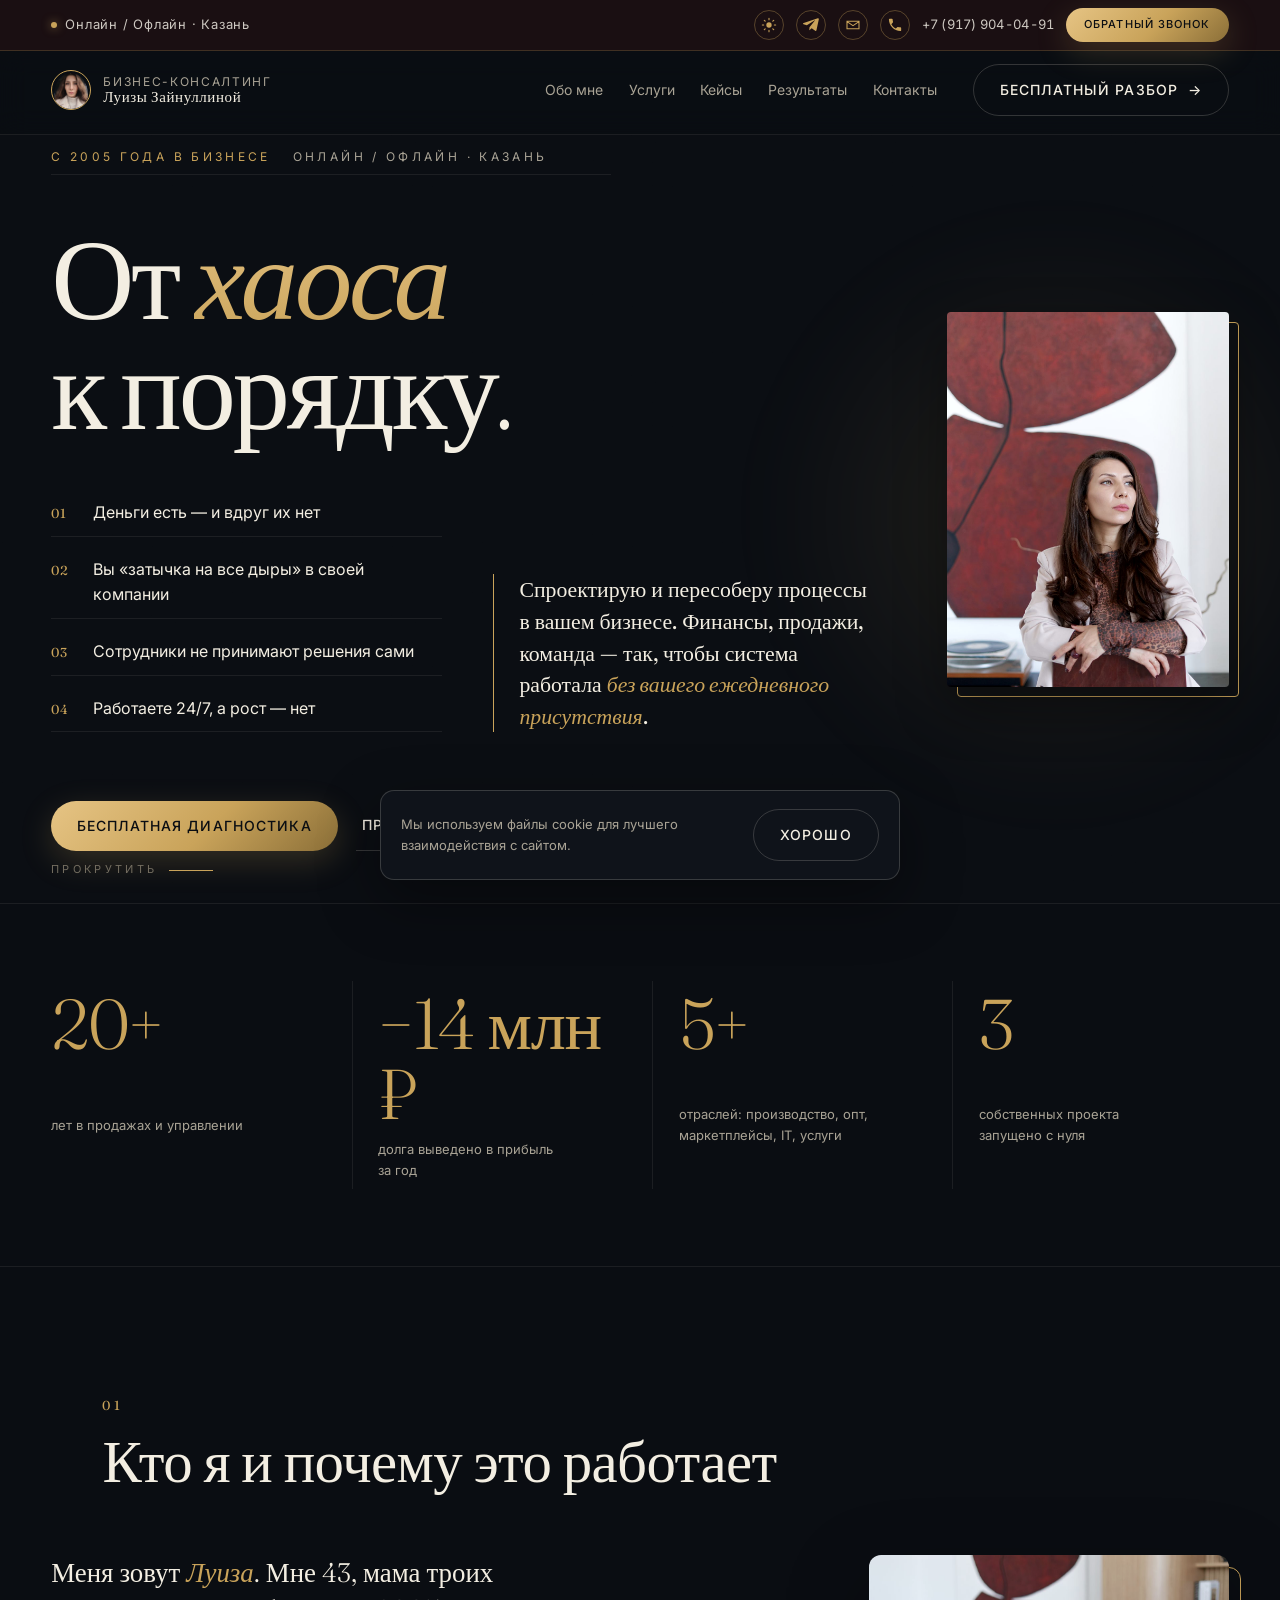
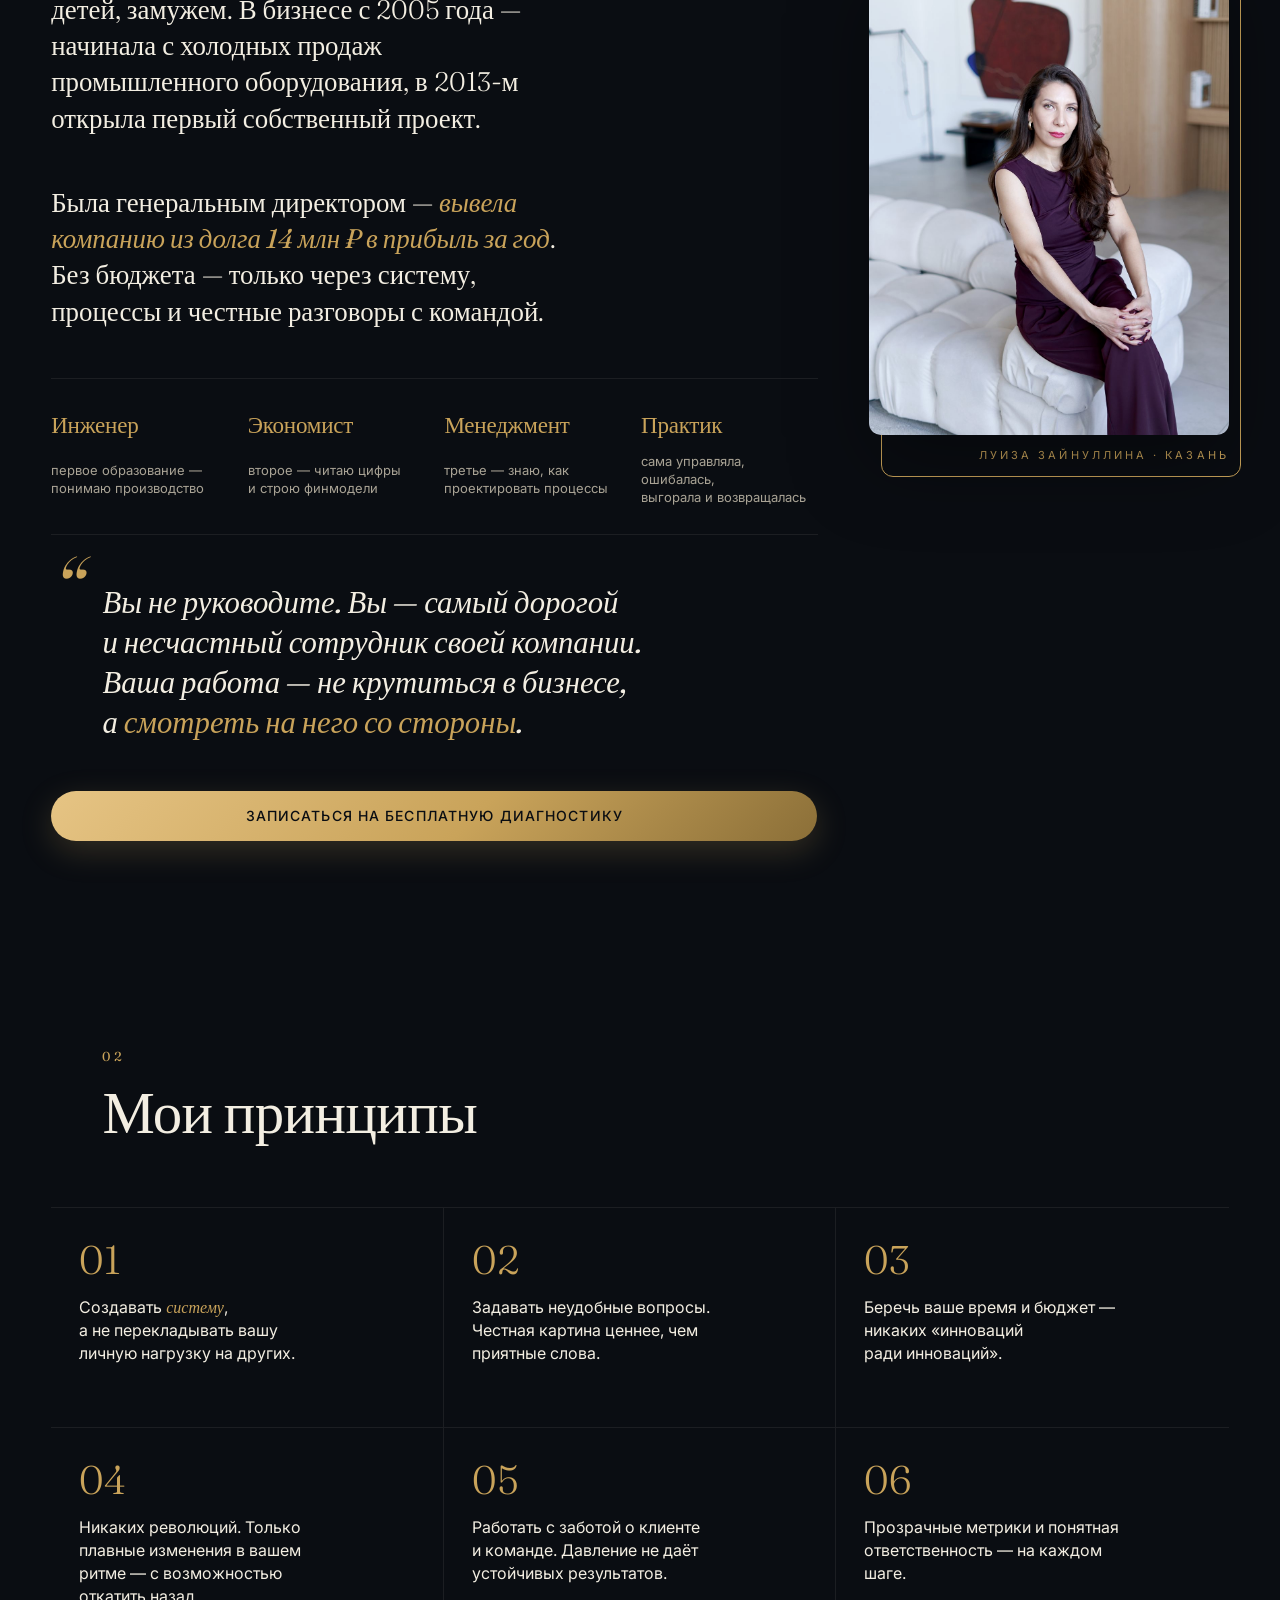
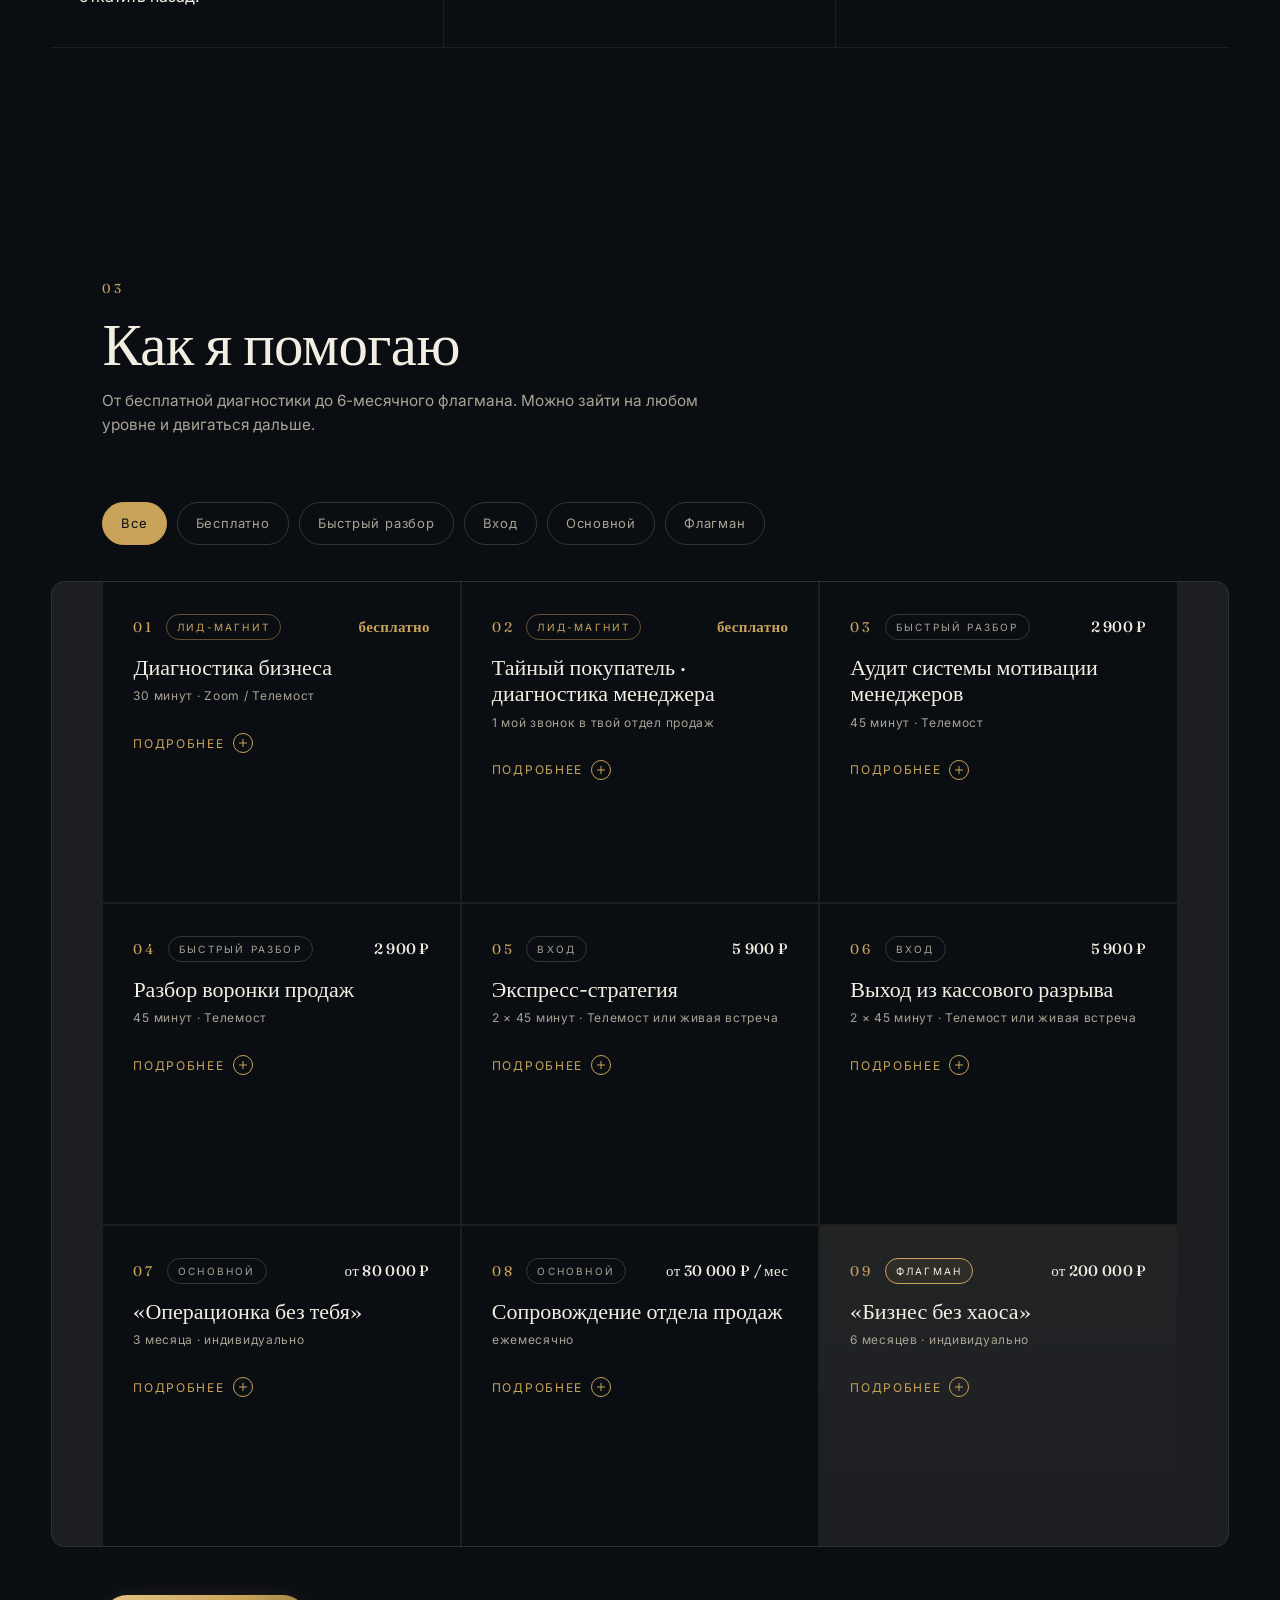
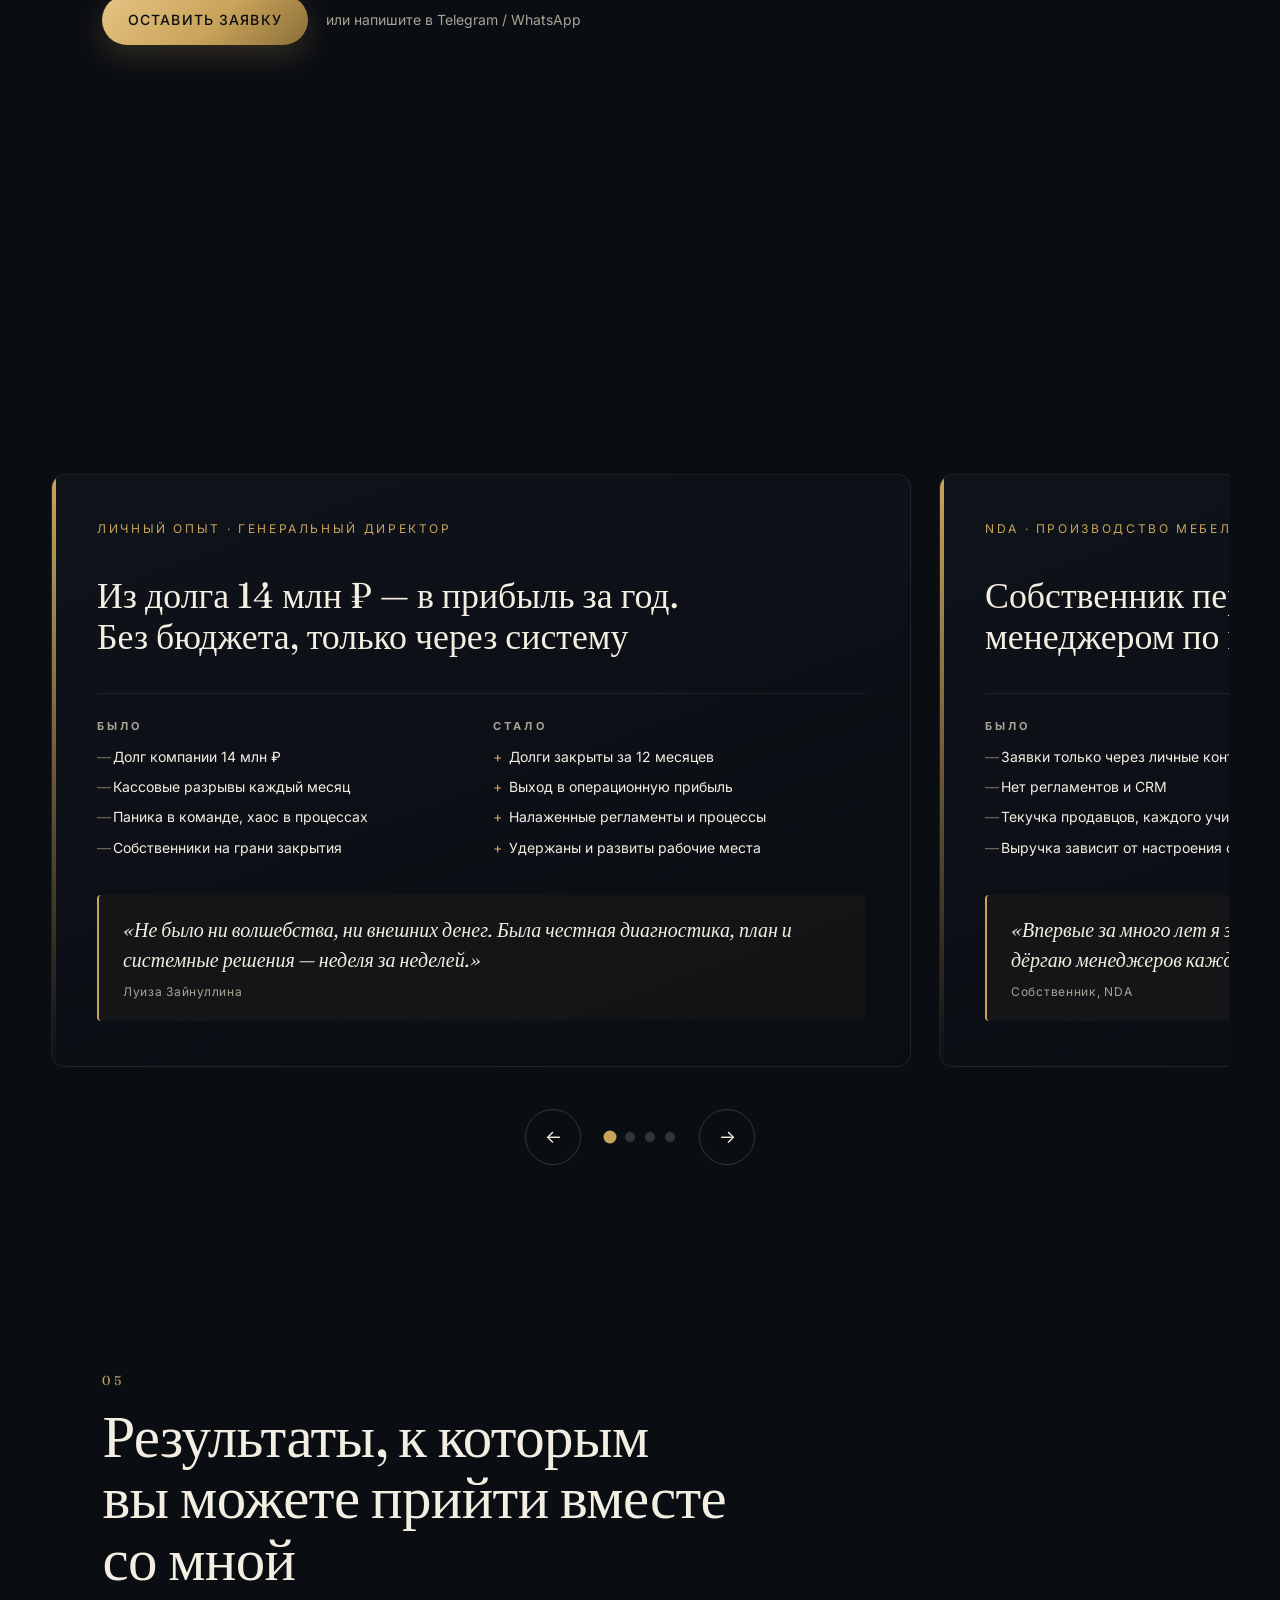
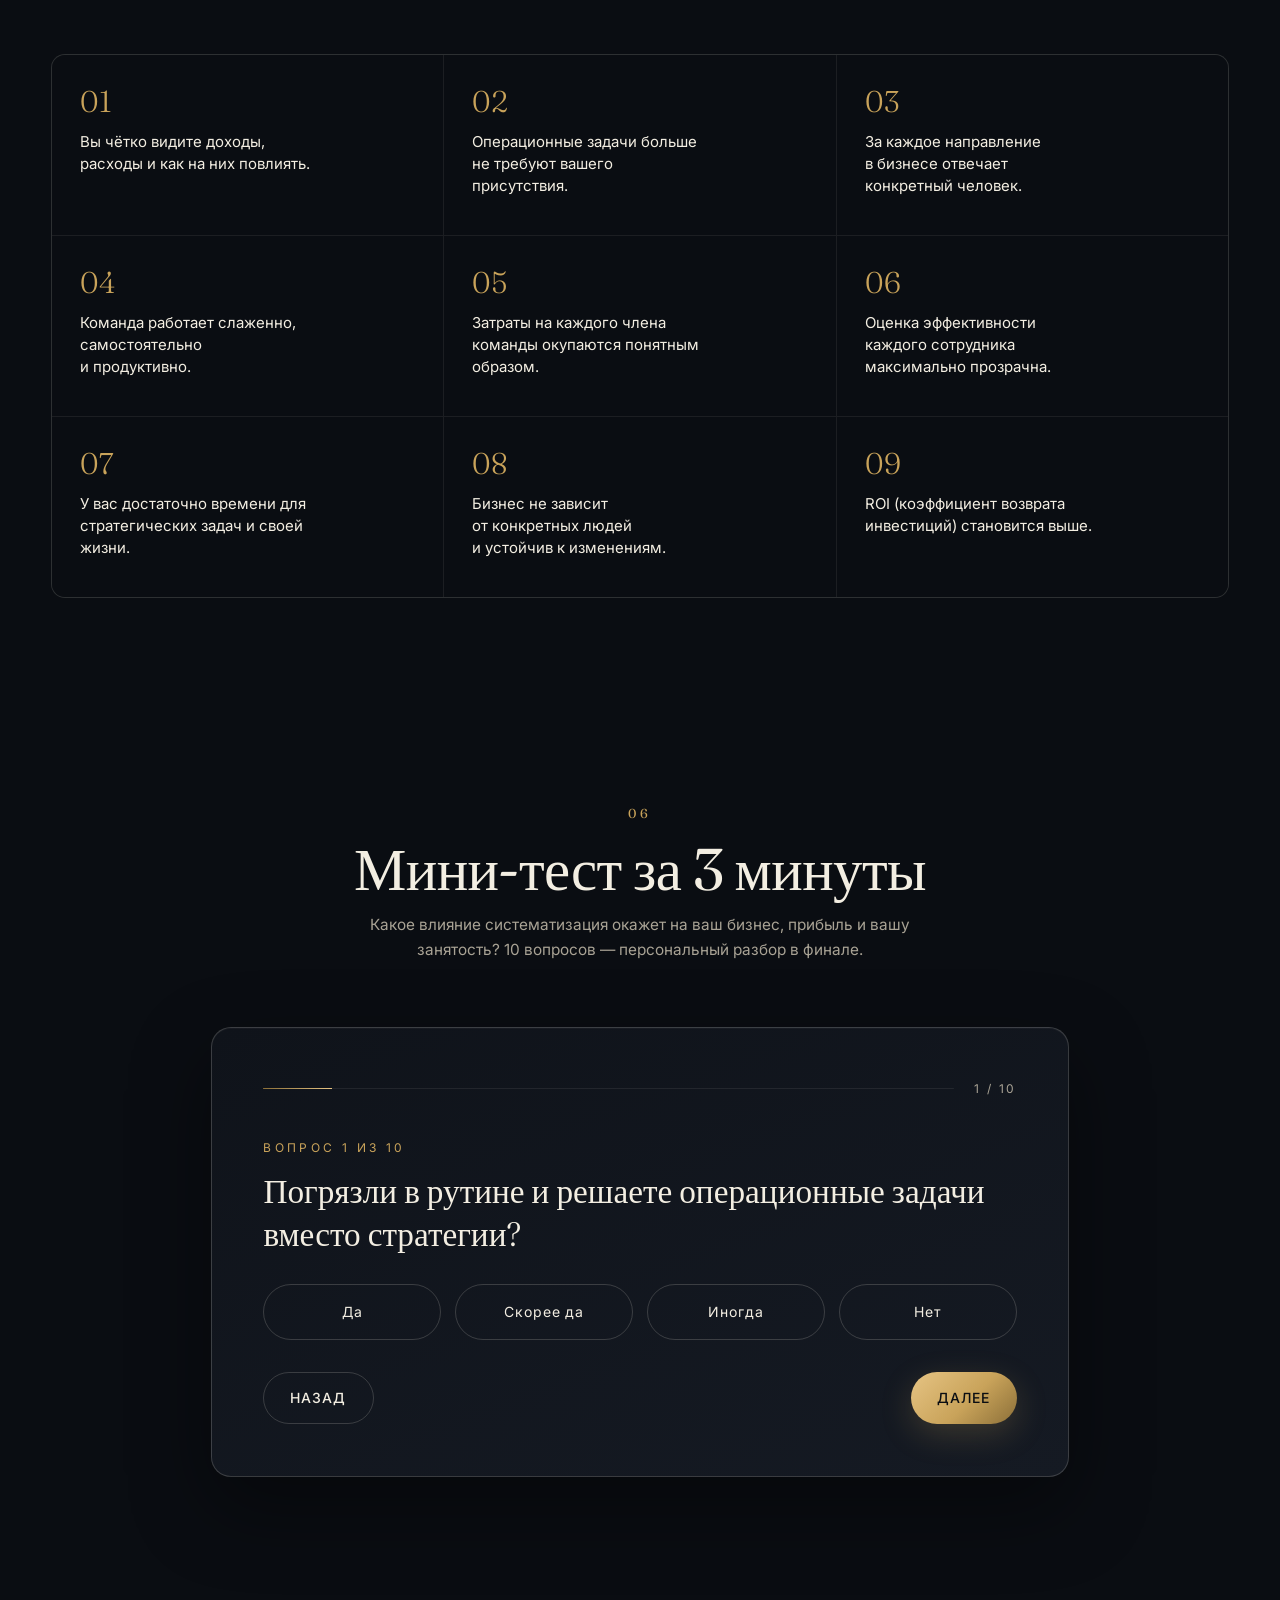
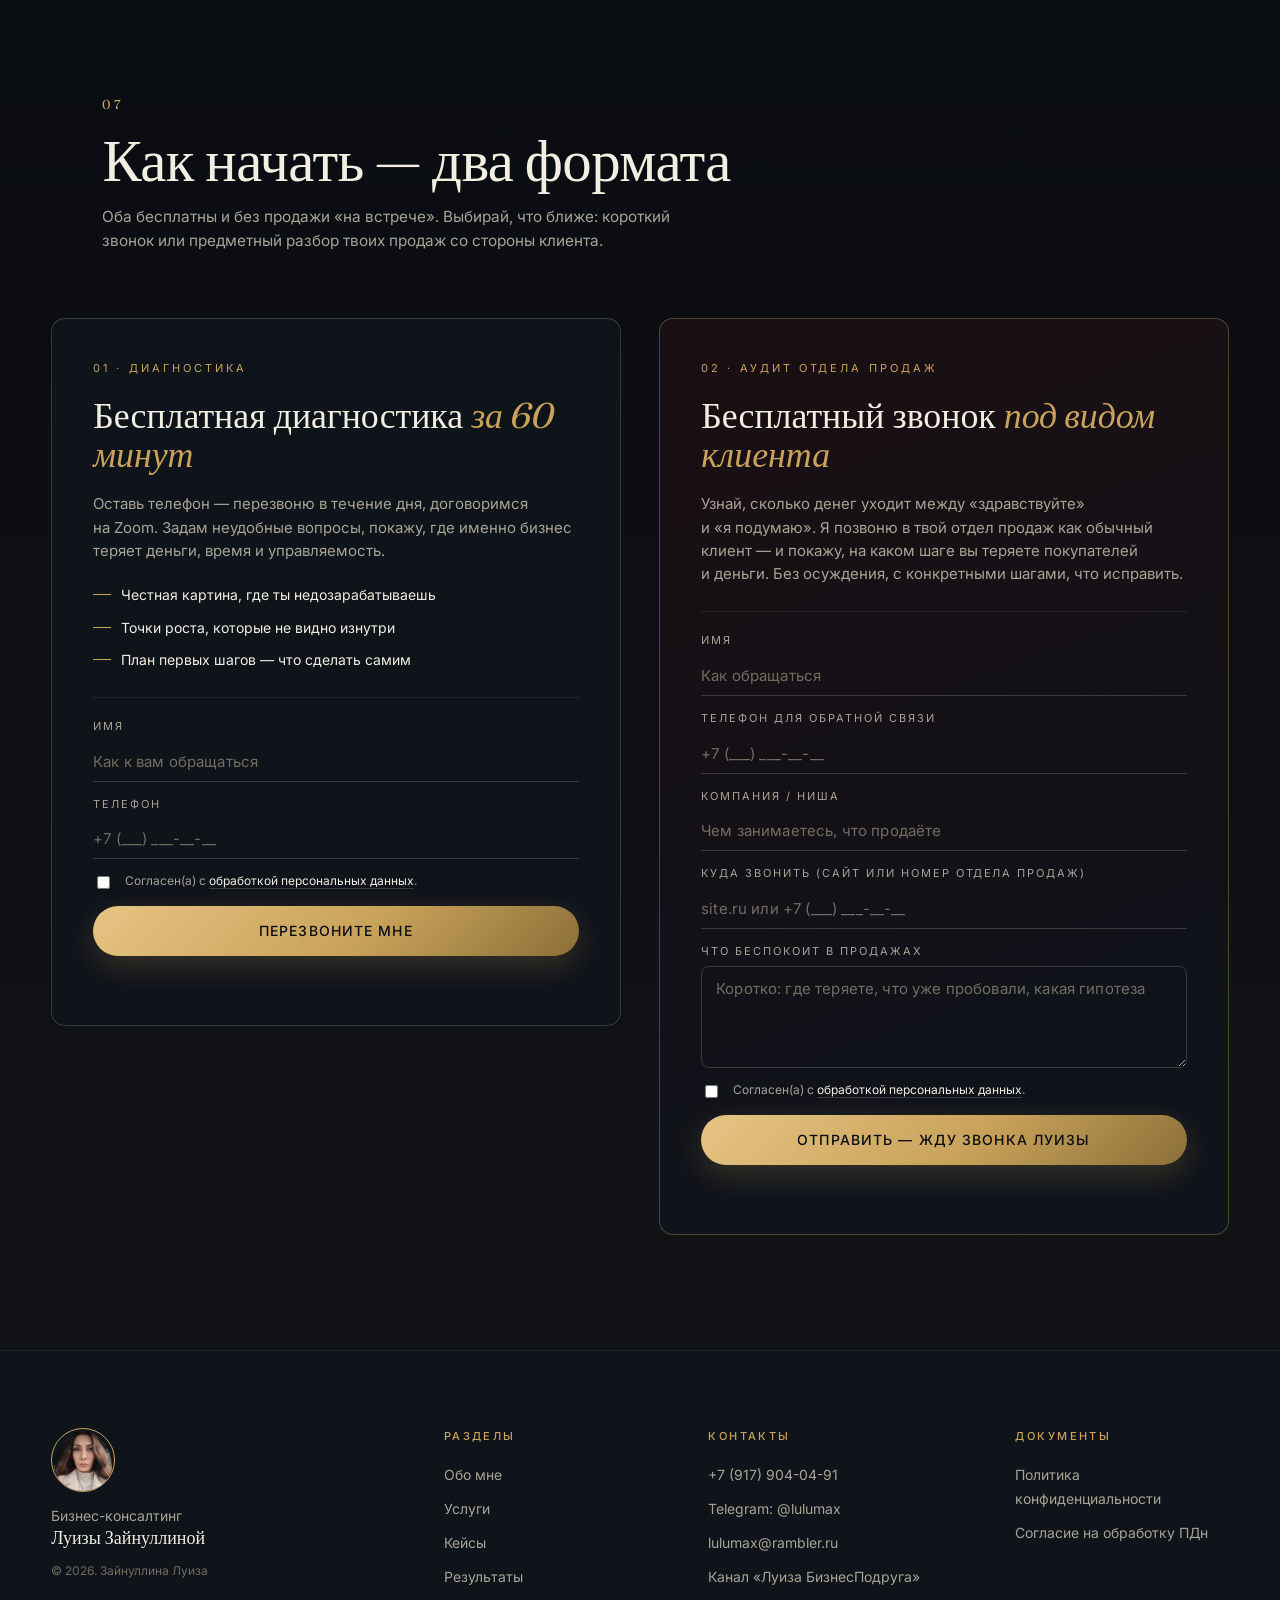
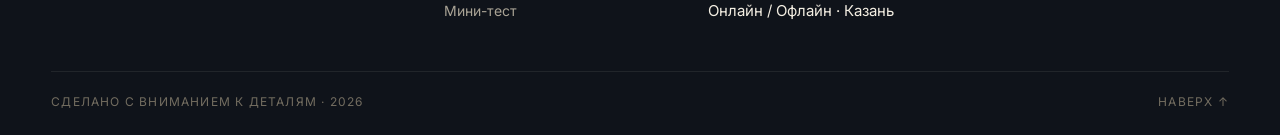
==== commit dfccd0fc: "Тёмная/светлая тема: переключатель в топбаре, выбор сохраняется, без FOUC при загрузке" ====
--- a/index.html
+++ b/index.html
@@ -10,6 +10,7 @@
 <link rel="preconnect" href="https://fonts.gstatic.com" crossorigin>
 <link href="https://fonts.googleapis.com/css2?family=Fraunces:ital,opsz,wght@0,9..144,300..700;1,9..144,300..600&family=Inter:wght@300;400;500;600;700&display=swap" rel="stylesheet">
 <link rel="stylesheet" href="styles.css">
+<script>(function(){try{if(localStorage.getItem('lu_theme')==='light')document.documentElement.classList.add('theme-light')}catch(e){}})();</script>
 </head>
 <body>
 
@@ -21,6 +22,17 @@
   <div class="topbar__inner">
     <span class="topbar__loc"><span class="topbar__dot"></span>Онлайн / Офлайн · Казань</span>
     <div class="topbar__contacts">
+      <button class="topbar__icon topbar__theme" id="theme-toggle" type="button" aria-label="Переключить тему" data-cursor>
+        <svg class="icon-sun" viewBox="0 0 24 24" width="16" height="16" aria-hidden="true">
+          <circle cx="12" cy="12" r="4" fill="currentColor"/>
+          <g stroke="currentColor" stroke-width="1.6" stroke-linecap="round" fill="none">
+            <path d="M12 2v2M12 20v2M2 12h2M20 12h2M4.9 4.9l1.4 1.4M17.7 17.7l1.4 1.4M4.9 19.1l1.4-1.4M17.7 6.3l1.4-1.4"/>
+          </g>
+        </svg>
+        <svg class="icon-moon" viewBox="0 0 24 24" width="16" height="16" aria-hidden="true">
+          <path fill="currentColor" d="M21 12.8A9 9 0 1 1 11.2 3a7 7 0 0 0 9.8 9.8z"/>
+        </svg>
+      </button>
       <a class="topbar__icon" href="https://t.me/lulumax" target="_blank" rel="noopener" aria-label="Telegram @lulumax" data-cursor>
         <svg viewBox="0 0 24 24" width="16" height="16" aria-hidden="true"><path fill="currentColor" d="M9.78 15.55l-.38 4.2c.54 0 .78-.22 1.06-.5l2.54-2.38 5.27 3.8c.97.52 1.67.25 1.92-.88l3.47-16.2h.01c.3-1.42-.52-1.98-1.47-1.63L1.04 9.06C-.36 9.6-.34 10.4.8 10.74l4.94 1.54 11.48-7.17c.54-.34 1.04-.15.63.2"/></svg>
       </a>
--- a/styles.css
+++ b/styles.css
@@ -3,23 +3,45 @@
    ========================================================= */
 
 :root {
-  --bg:       #0a0d12;
-  --bg-2:     #0f131a;
-  --bg-3:     #151a23;
-  --ink:      #f3eee2;
-  --ink-mute: #a9a395;
-  --ink-dim:  #736d60;
-  --gold:     #c9a35a;
-  --gold-hi:  #e6c484;
-  --gold-lo:  #8b6f38;
-  --line:     rgba(243,238,226,.08);
-  --line-hi:  rgba(243,238,226,.18);
-  --radius:   14px;
-  --ease:     cubic-bezier(.22,.61,.36,1);
-  --serif:    "Fraunces", "Times New Roman", serif;
-  --sans:     "Inter", system-ui, -apple-system, "Segoe UI", Roboto, sans-serif;
-  --maxw:     1280px;
-  --pad:      clamp(20px, 4vw, 56px);
+  --bg:        #0a0d12;
+  --bg-2:      #0f131a;
+  --bg-3:      #151a23;
+  --bg-glow-1: #1b202b;
+  --bg-glow-2: #141a25;
+  --ink:       #f3eee2;
+  --ink-mute:  #a9a395;
+  --ink-dim:   #736d60;
+  --ink-inv:   #0a0d12;
+  --gold:      #c9a35a;
+  --gold-hi:   #e6c484;
+  --gold-lo:   #8b6f38;
+  --line:      rgba(243,238,226,.08);
+  --line-hi:   rgba(243,238,226,.18);
+  --nav-bg:    rgba(10,13,18,.55);
+  --radius:    14px;
+  --ease:      cubic-bezier(.22,.61,.36,1);
+  --serif:     "Fraunces", "Times New Roman", serif;
+  --sans:      "Inter", system-ui, -apple-system, "Segoe UI", Roboto, sans-serif;
+  --maxw:      1280px;
+  --pad:       clamp(20px, 4vw, 56px);
+}
+
+:root.theme-light {
+  --bg:        #f6f1e6;
+  --bg-2:      #ece5d2;
+  --bg-3:      #e0d8c0;
+  --bg-glow-1: #f0e9d6;
+  --bg-glow-2: #ebe3cd;
+  --ink:       #1a1410;
+  --ink-mute:  #5a544a;
+  --ink-dim:   #9b9588;
+  --ink-inv:   #f6f1e6;
+  --gold:      #8b6f38;
+  --gold-hi:   #a98950;
+  --gold-lo:   #5a4520;
+  --line:      rgba(26,20,16,.12);
+  --line-hi:   rgba(26,20,16,.22);
+  --nav-bg:    rgba(246,241,230,.75);
 }
 
 *, *::before, *::after { box-sizing: border-box; }
@@ -30,12 +52,13 @@
   font-size: clamp(15px, 1.05vw, 17px);
   line-height: 1.6;
   color: var(--ink);
-  background: radial-gradient(1200px 800px at 85% -10%, #1b202b 0%, transparent 60%),
-              radial-gradient(900px 700px at -10% 110%, #141a25 0%, transparent 55%),
+  background: radial-gradient(1200px 800px at 85% -10%, var(--bg-glow-1) 0%, transparent 60%),
+              radial-gradient(900px 700px at -10% 110%, var(--bg-glow-2) 0%, transparent 55%),
               var(--bg);
   overflow-x: hidden;
   -webkit-font-smoothing: antialiased;
   text-rendering: optimizeLegibility;
+  transition: background-color .35s var(--ease), color .35s var(--ease);
 }
 
 img { max-width: 100%; display: block; }
@@ -44,7 +67,7 @@
 
 em { font-style: italic; color: var(--gold); font-family: var(--serif); font-weight: 400; }
 
-::selection { background: var(--gold); color: #0a0d12; }
+::selection { background: var(--gold); color: var(--ink-inv); }
 
 /* grain overlay */
 .grain {
@@ -102,6 +125,11 @@
   transition: background .2s, color .2s, border-color .2s;
 }
 .topbar__icon:hover { background: var(--gold); color: #1a0f12; border-color: var(--gold); }
+.topbar__theme { padding: 0; cursor: pointer; background: transparent; }
+.topbar__theme svg { transition: transform .4s var(--ease); }
+.topbar__theme:hover svg { transform: rotate(20deg); }
+:root:not(.theme-light) .icon-moon { display: none; }
+:root.theme-light .icon-sun { display: none; }
 .topbar__phone { font-variant-numeric: tabular-nums; letter-spacing: .02em; }
 .topbar__phone:hover { color: var(--gold); }
 .topbar .btn--sm {
@@ -113,7 +141,7 @@
   z-index: 40;
   display: flex; align-items: center; gap: clamp(12px, 3vw, 28px);
   padding: 18px var(--pad);
-  background: rgba(10,13,18, .55);
+  background: var(--nav-bg);
   backdrop-filter: blur(14px) saturate(1.2);
   -webkit-backdrop-filter: blur(14px) saturate(1.2);
   border-bottom: 1px solid var(--line);
@@ -189,7 +217,7 @@
 .btn:active { transform: translateY(0); }
 .btn--gold {
   background: linear-gradient(135deg, var(--gold-hi), var(--gold) 55%, var(--gold-lo));
-  color: #0a0d12;
+  color: var(--ink-inv);
   box-shadow: 0 10px 32px rgba(201,163,90,.22);
 }
 .btn--gold:hover { filter: brightness(1.1); }
@@ -511,7 +539,7 @@
 }
 .chip:hover { color: var(--ink); border-color: var(--ink-mute); }
 .chip.is-active {
-  background: var(--gold); color: #0a0d12; border-color: var(--gold);
+  background: var(--gold); color: var(--ink-inv); border-color: var(--gold);
 }
 
 .services__grid {
@@ -605,6 +633,7 @@
 .service__toggle i::before { width: 8px; height: 1px; }
 .service__toggle i::after  { width: 1px; height: 8px; }
 .service.is-open .service__toggle i { transform: rotate(45deg); }
+.service.is-open .service__toggle { display: none; }
 
 .services__foot {
   max-width: var(--maxw); margin: 48px auto 0;
@@ -771,7 +800,7 @@
 .quiz__options label:hover { border-color: var(--ink-mute); }
 .quiz__options input:checked + label,
 .quiz__options label.is-selected {
-  background: var(--gold); color: #0a0d12; border-color: var(--gold);
+  background: var(--gold); color: var(--ink-inv); border-color: var(--gold);
 }
 
 .quiz__nav {
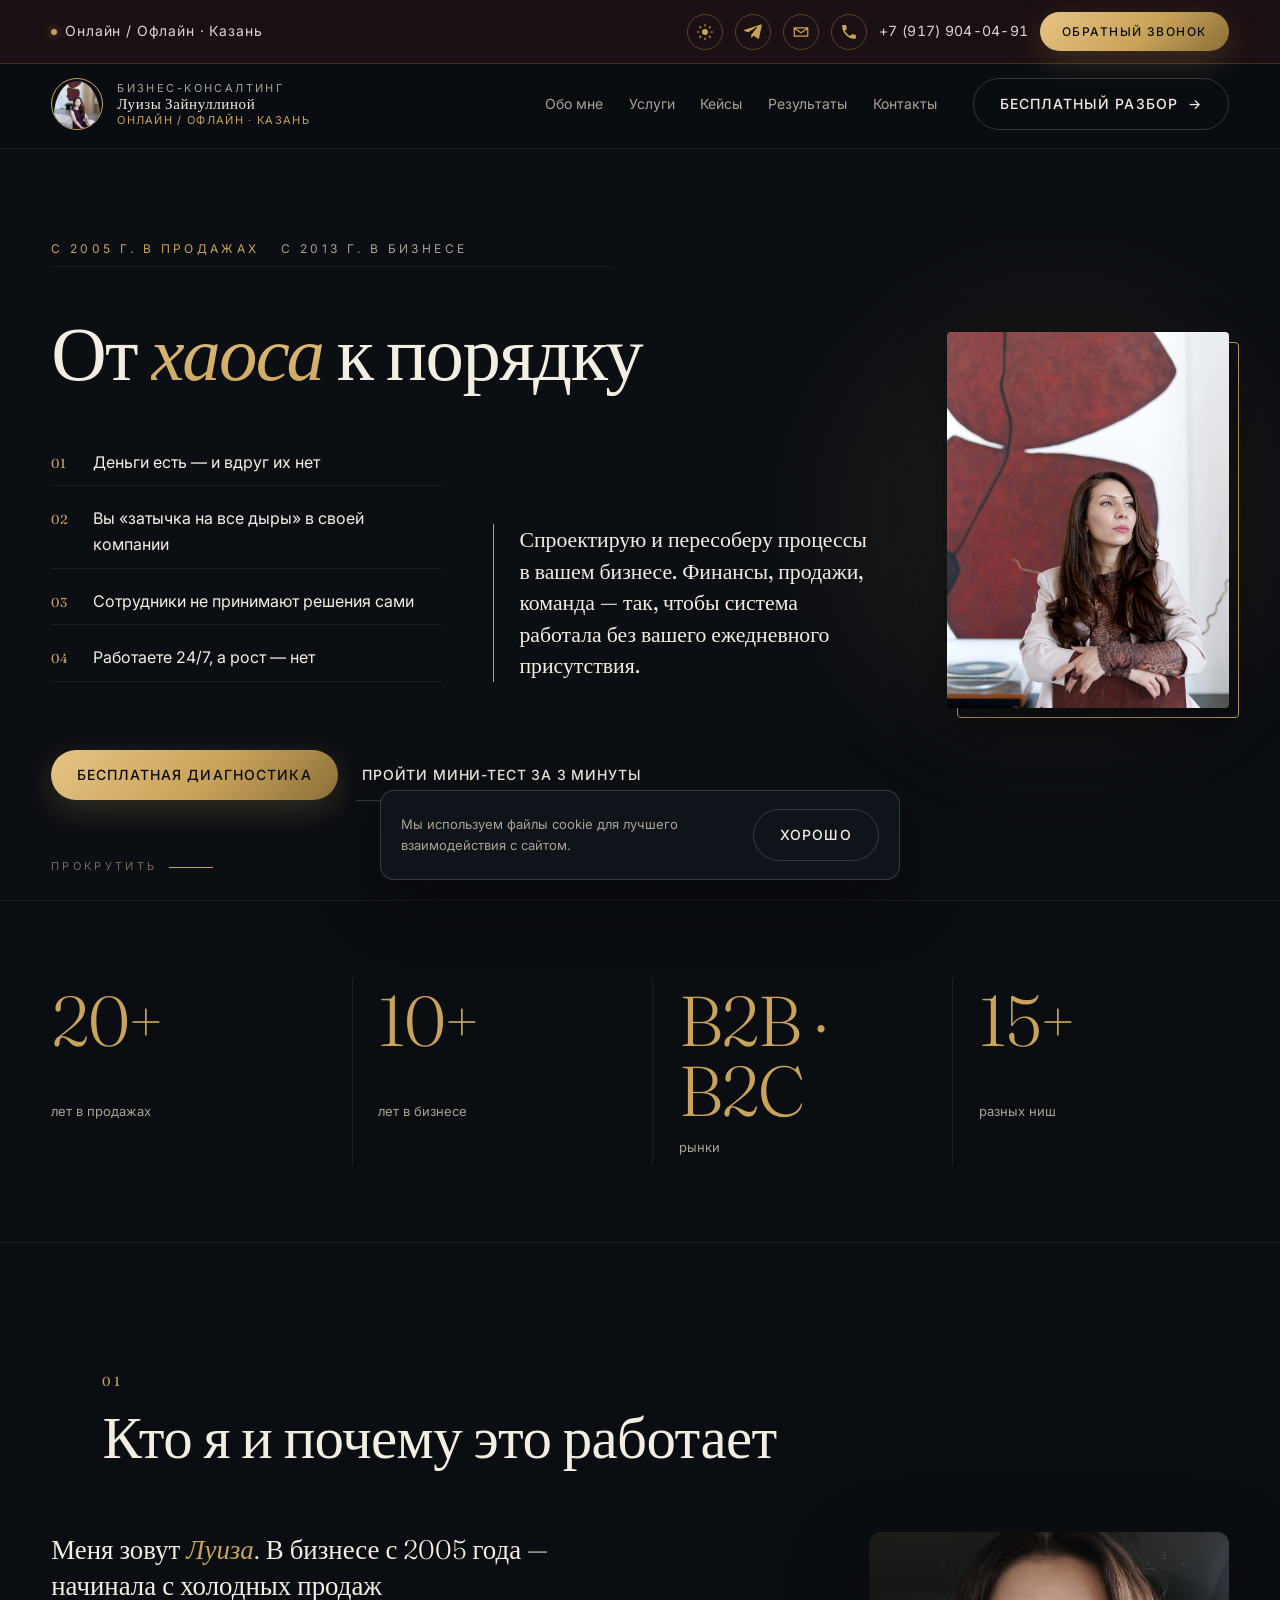
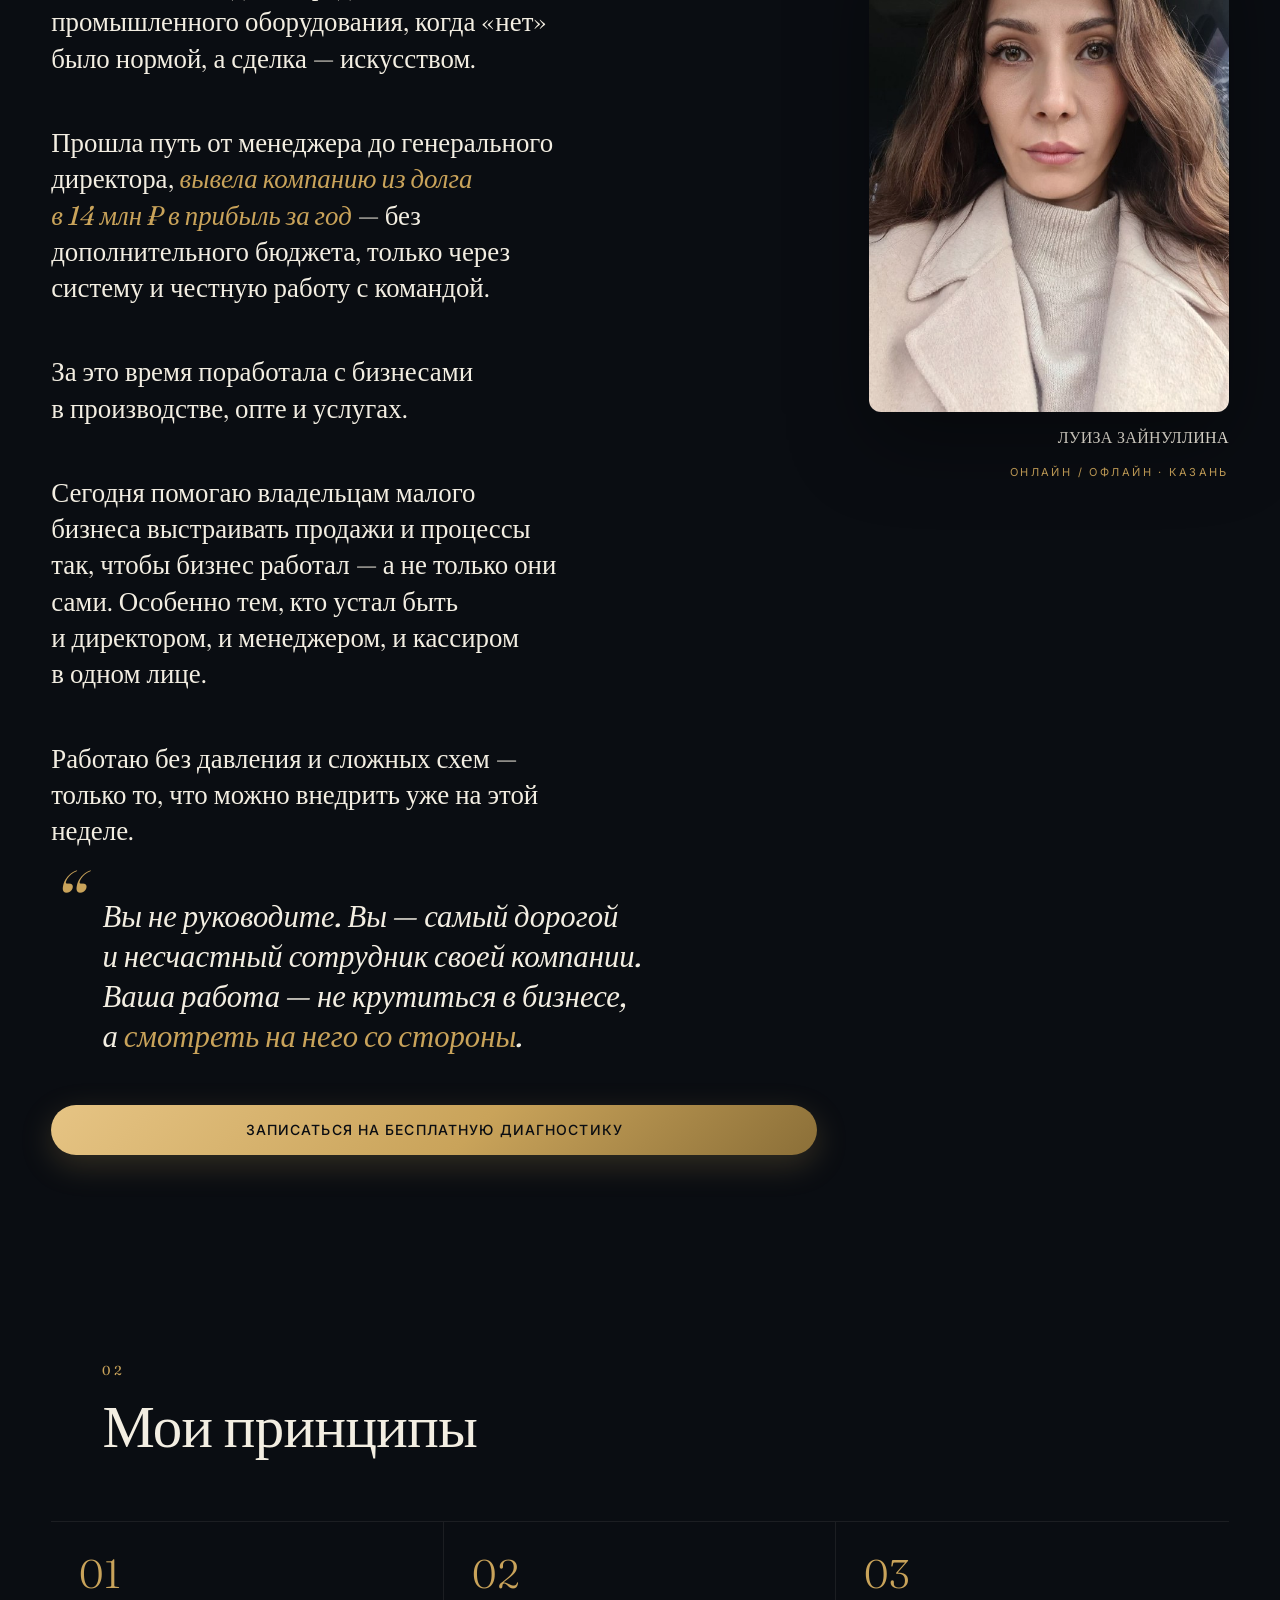
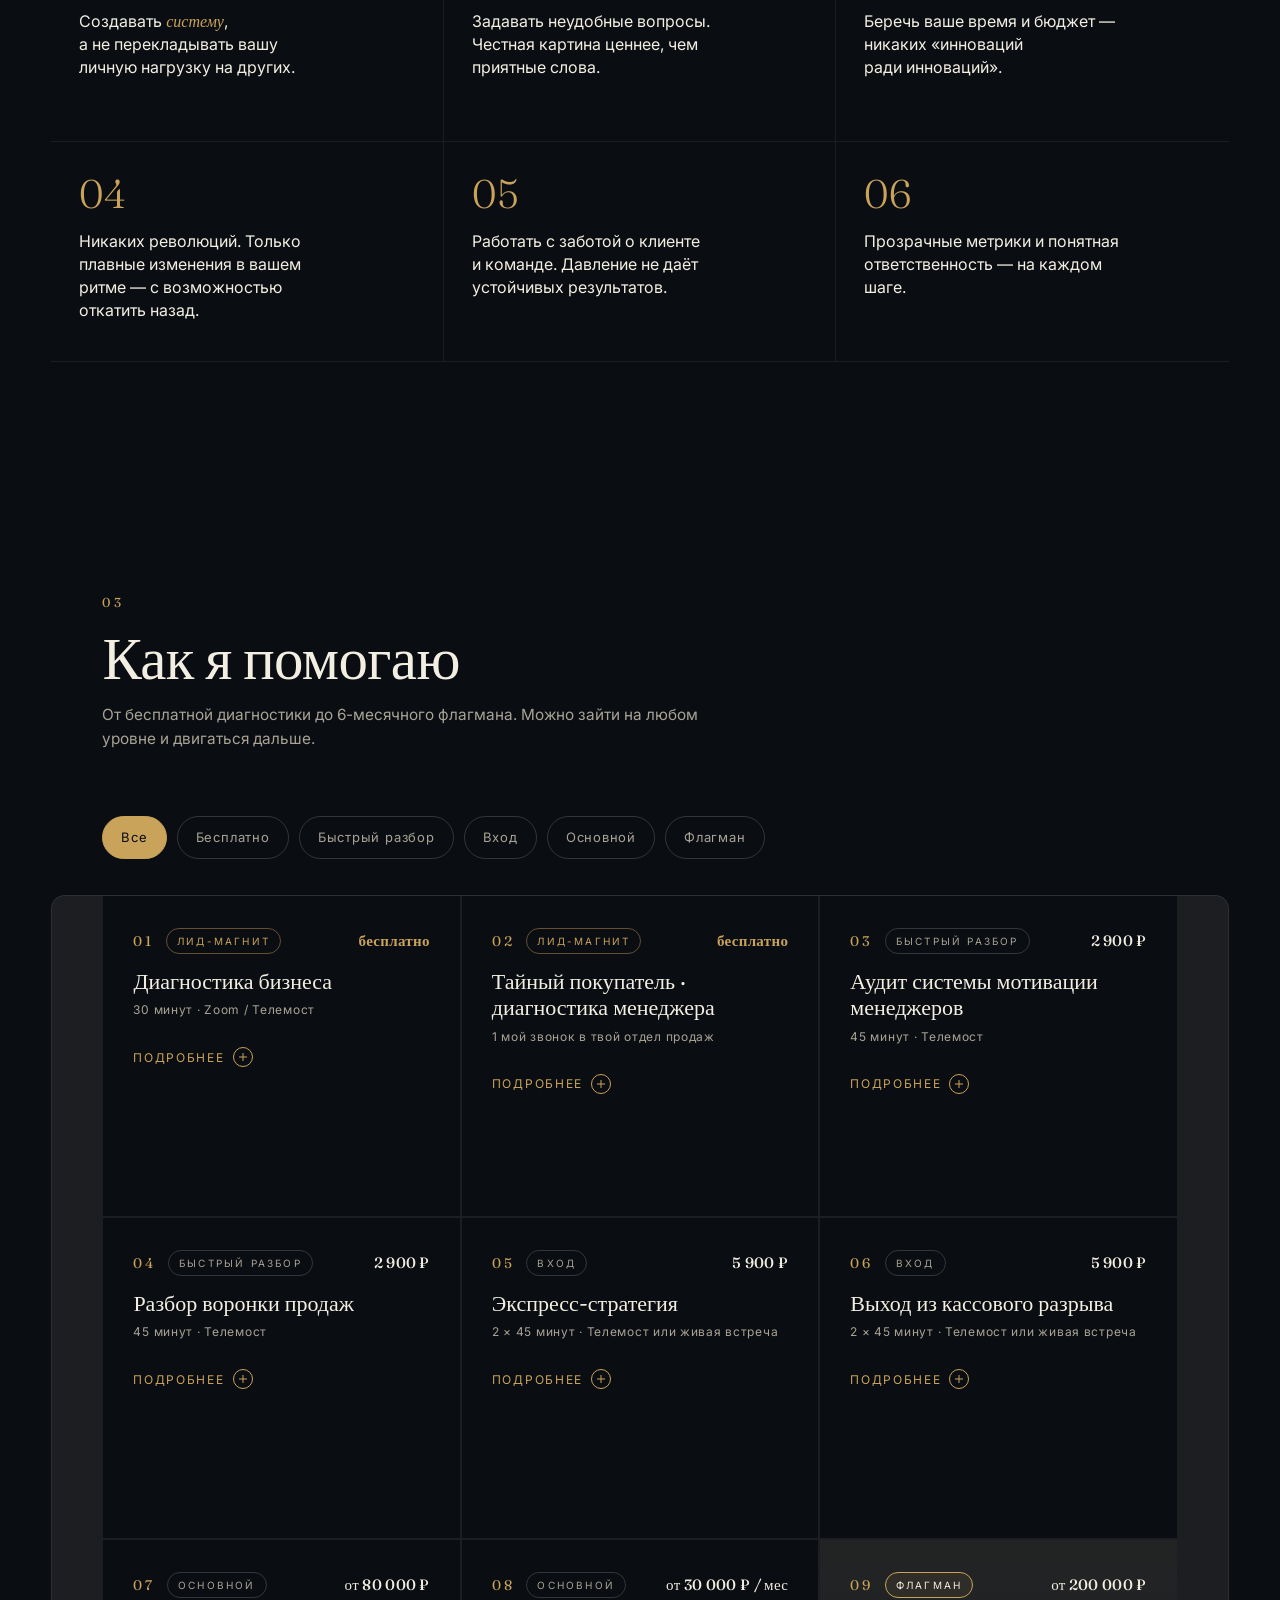
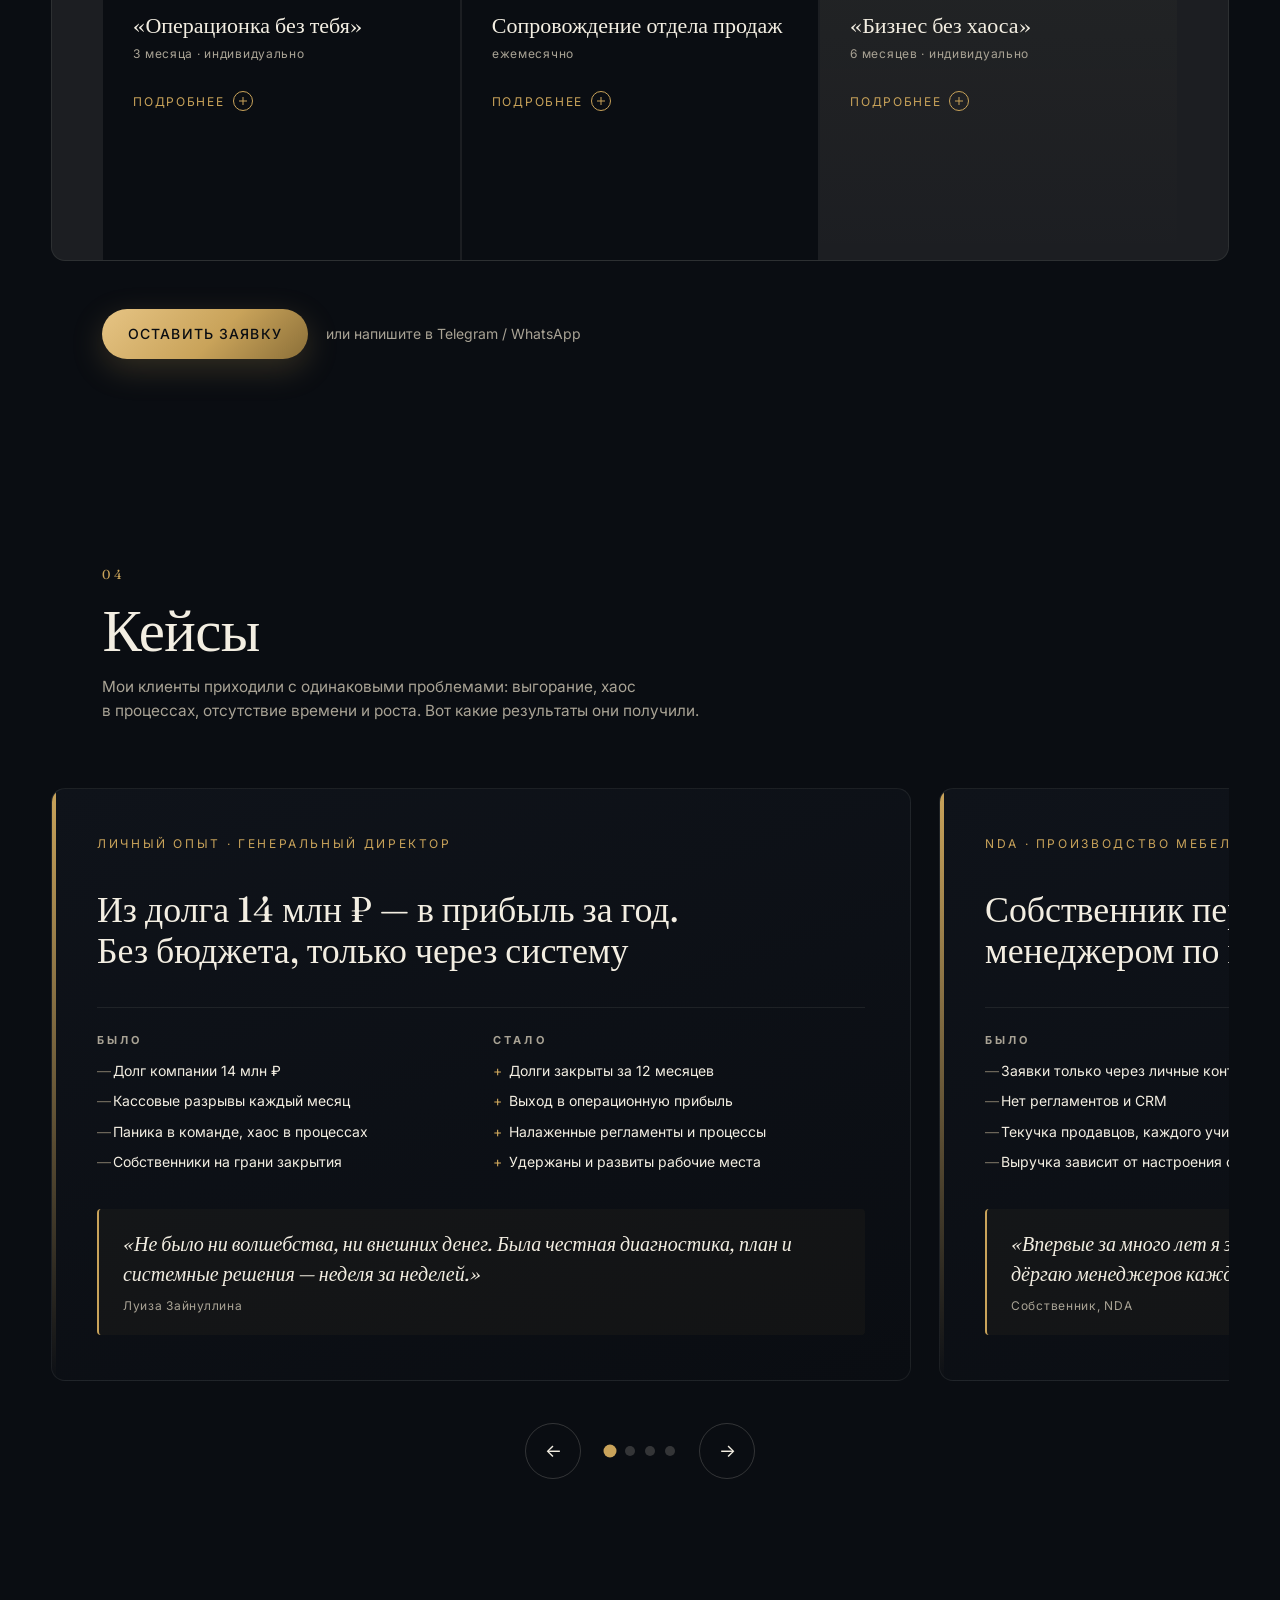
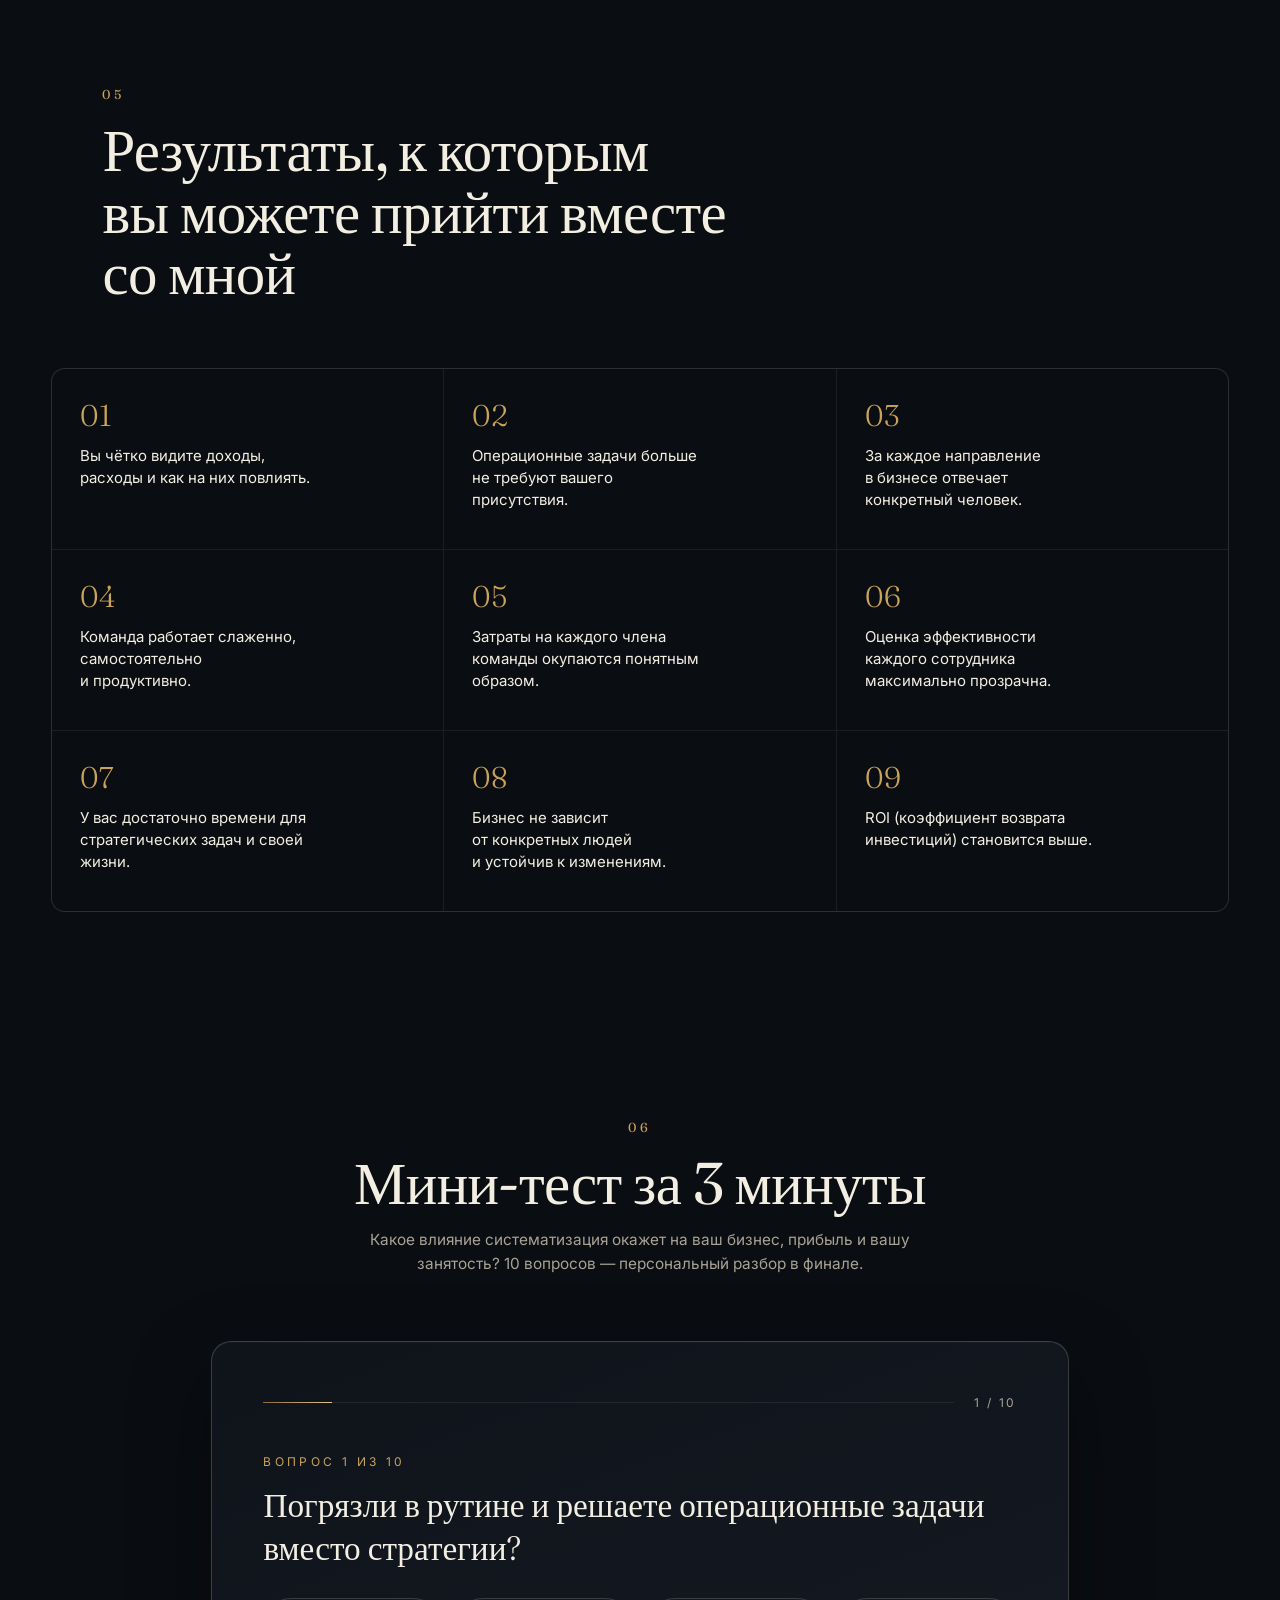
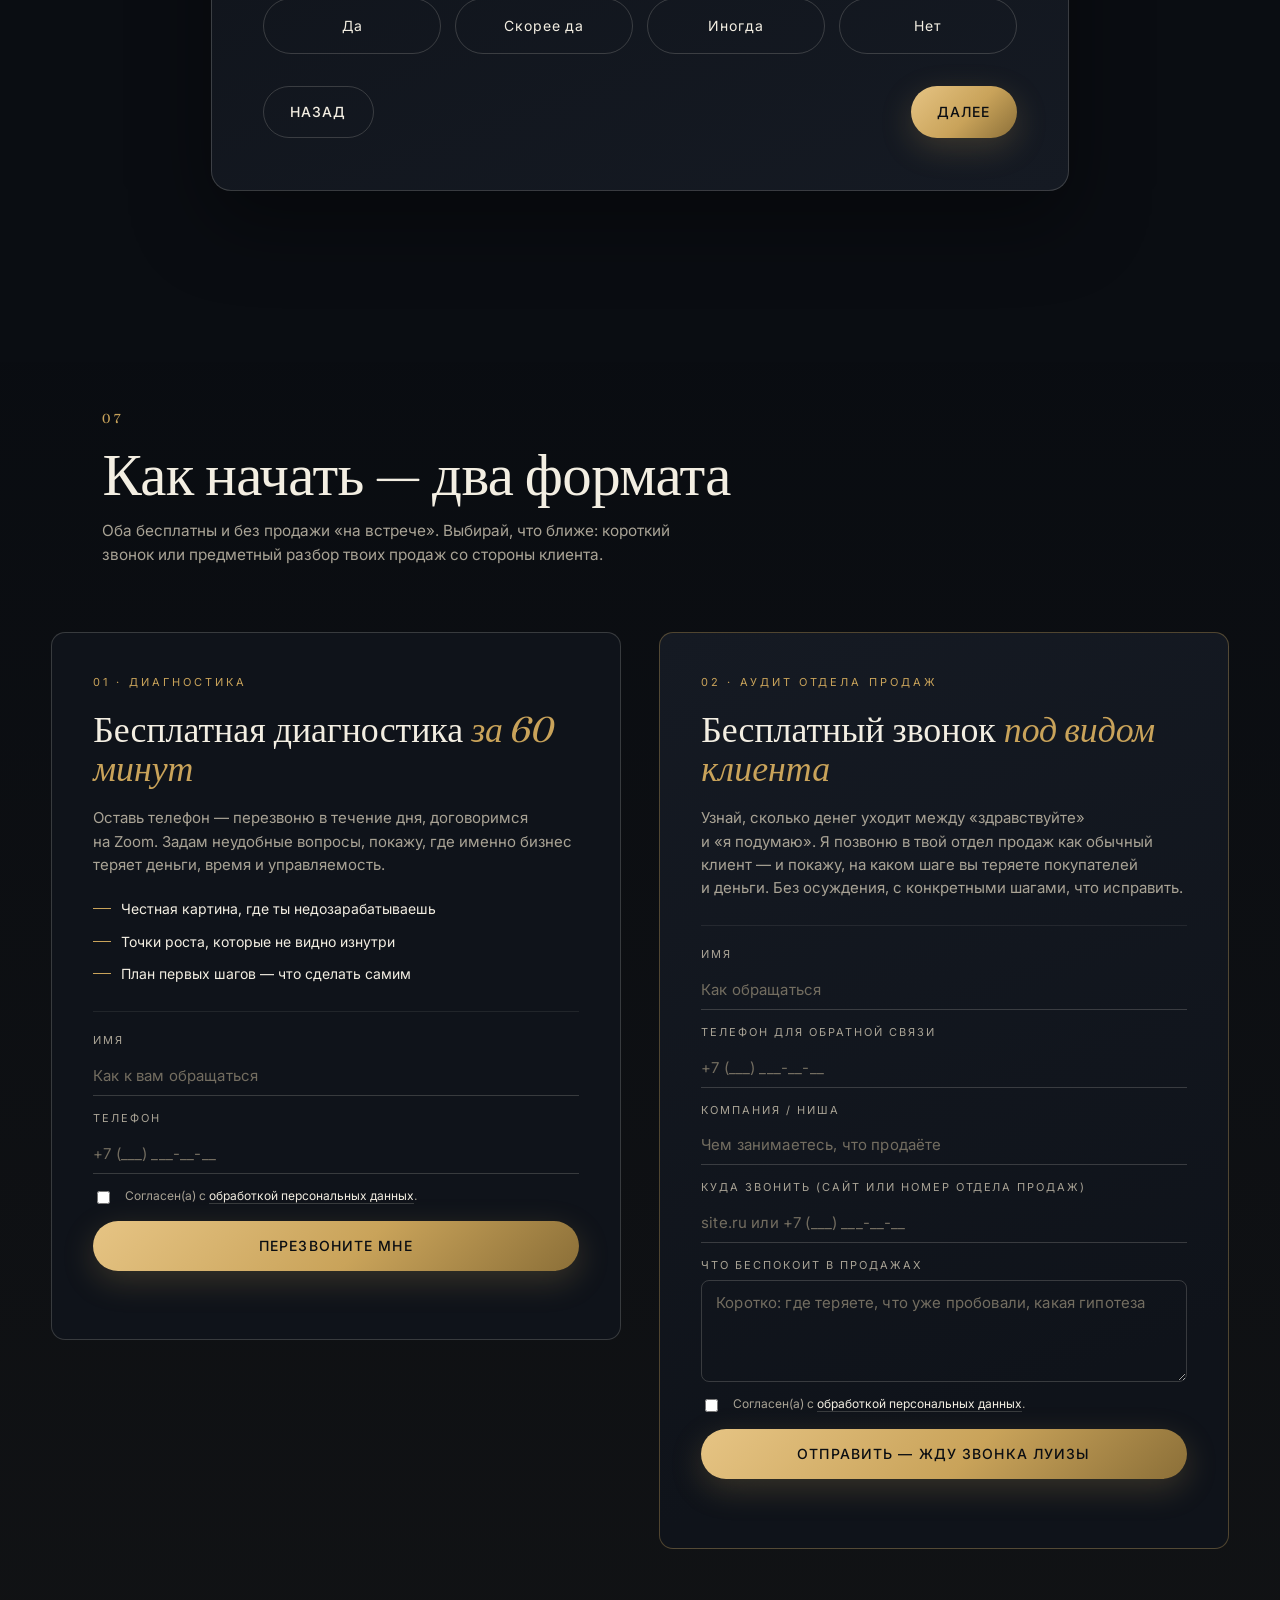
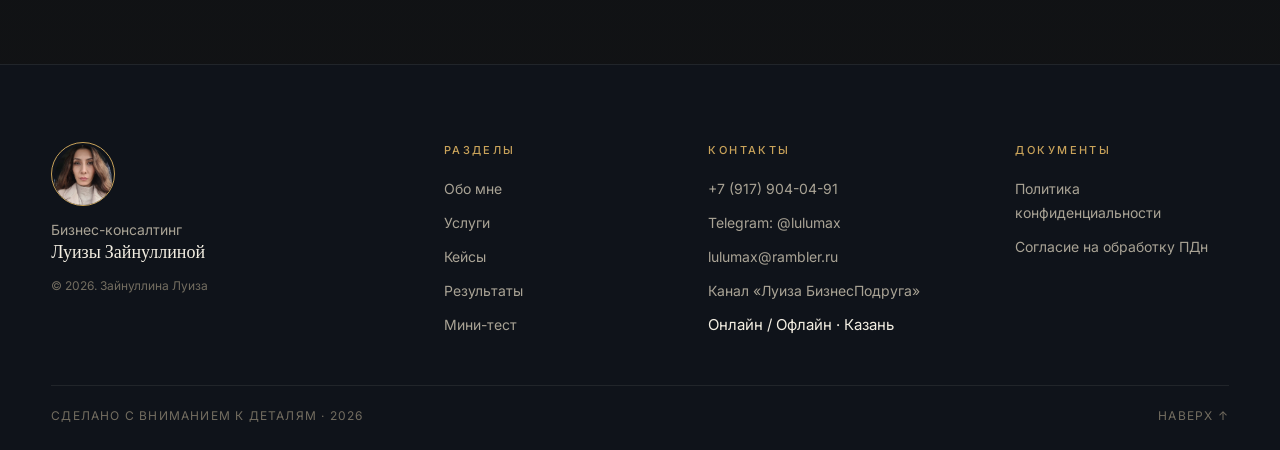
==== commit 117919d2: "Правки 1-9: топбар/нав крупнее, hero в одну строку, новые статы, новая bio, фото и подписи" ====
--- a/index.html
+++ b/index.html
@@ -52,11 +52,12 @@
 <header class="nav" id="nav">
   <a class="brand" href="#top" data-cursor>
     <span class="brand__mark brand__mark--photo">
-      <img src="assets/luiza-face.jpg" alt="Луиза Зайнуллина" loading="eager">
+      <img src="assets/luiza-sofa.jpg" alt="Луиза Зайнуллина" loading="eager">
     </span>
     <span class="brand__text">
       <span>Бизнес-консалтинг</span>
       <strong>Луизы Зайнуллиной</strong>
+      <small>Онлайн / Офлайн · Казань</small>
     </span>
   </a>
   <nav class="nav__links">
@@ -78,13 +79,12 @@
 <section class="hero">
   <div class="hero__text">
     <div class="hero__meta">
-      <span class="kicker">С&nbsp;2005 года в&nbsp;бизнесе</span>
-      <span class="kicker kicker--mute">Онлайн / Офлайн · Казань</span>
+      <span class="kicker">С&nbsp;2005 г. в&nbsp;продажах</span>
+      <span class="kicker kicker--mute">С&nbsp;2013 г. в&nbsp;бизнесе</span>
     </div>
 
     <h1 class="hero__title">
-      От&nbsp;<em>хаоса</em><br>
-      к&nbsp;порядку.
+      От&nbsp;<em>хаоса</em>&nbsp;к&nbsp;порядку
     </h1>
 
     <div class="hero__grid">
@@ -98,7 +98,7 @@
       <p class="hero__claim">
         Спроектирую и&nbsp;пересоберу процессы в&nbsp;вашем бизнесе.
         Финансы, продажи, команда&nbsp;— так, чтобы система работала
-        <em>без вашего ежедневного присутствия</em>.
+        без вашего ежедневного присутствия.
       </p>
     </div>
 
@@ -120,10 +120,10 @@
 
 <!-- STATS STRIP -->
 <section class="stats" aria-label="Ключевые показатели">
-  <div class="stat"><b data-count="20" data-suffix="+">0</b><span>лет в&nbsp;продажах&nbsp;и&nbsp;управлении</span></div>
-  <div class="stat"><b data-count="14" data-prefix="−" data-suffix=" млн ₽">0</b><span>долга выведено в&nbsp;прибыль за&nbsp;год</span></div>
-  <div class="stat"><b data-count="5" data-suffix="+">0</b><span>отраслей: производство, опт, маркетплейсы, IT, услуги</span></div>
-  <div class="stat"><b data-count="3">0</b><span>собственных проекта запущено с&nbsp;нуля</span></div>
+  <div class="stat"><b data-count="20" data-suffix="+">0</b><span>лет в&nbsp;продажах</span></div>
+  <div class="stat"><b data-count="10" data-suffix="+">0</b><span>лет в&nbsp;бизнесе</span></div>
+  <div class="stat"><b>B2B · B2C</b><span>рынки</span></div>
+  <div class="stat"><b data-count="15" data-suffix="+">0</b><span>разных ниш</span></div>
 </section>
 
 <!-- ABOUT -->
@@ -134,29 +134,37 @@
   </div>
 
   <figure class="about__portrait">
-    <img src="assets/luiza-sofa.jpg" alt="Луиза Зайнуллина — бизнес-консультант" loading="lazy">
-    <figcaption>Луиза Зайнуллина · Казань</figcaption>
+    <img src="assets/luiza-face.jpg" alt="Луиза Зайнуллина — бизнес-консультант" loading="lazy">
+    <figcaption><strong>Луиза&nbsp;Зайнуллина</strong><br>Онлайн / Офлайн&nbsp;· Казань</figcaption>
   </figure>
 
   <div class="about__body">
     <p class="lead">
-      Меня зовут <em>Луиза</em>. Мне&nbsp;43, мама троих детей, замужем.
-      В&nbsp;бизнесе с&nbsp;2005&nbsp;года&nbsp;— начинала с&nbsp;холодных продаж
-      промышленного оборудования, в&nbsp;2013-м открыла первый собственный проект.
+      Меня зовут <em>Луиза</em>. В&nbsp;бизнесе с&nbsp;2005&nbsp;года&nbsp;— начинала
+      с&nbsp;холодных продаж промышленного оборудования, когда «нет» было нормой,
+      а&nbsp;сделка&nbsp;— искусством.
     </p>
 
     <p class="lead">
-      Была генеральным директором — <em>вывела компанию из&nbsp;долга 14&nbsp;млн&nbsp;₽
-      в&nbsp;прибыль за&nbsp;год</em>. Без бюджета — только через систему, процессы
-      и&nbsp;честные разговоры с&nbsp;командой.
-    </p>
-
-    <div class="about__metrics">
-      <div><b>Инженер</b><span>первое образование&nbsp;— понимаю производство</span></div>
-      <div><b>Экономист</b><span>второе&nbsp;— читаю цифры и&nbsp;строю&nbsp;финмодели</span></div>
-      <div><b>Менеджмент</b><span>третье&nbsp;— знаю, как проектировать процессы</span></div>
-      <div><b>Практик</b><span>сама управляла, ошибалась, выгорала&nbsp;и&nbsp;возвращалась</span></div>
-    </div>
+      Прошла путь от&nbsp;менеджера до&nbsp;генерального директора, <em>вывела компанию
+      из&nbsp;долга в&nbsp;14&nbsp;млн&nbsp;₽ в&nbsp;прибыль за&nbsp;год</em>&nbsp;— без
+      дополнительного бюджета, только через систему и&nbsp;честную работу с&nbsp;командой.
+    </p>
+
+    <p class="lead">
+      За&nbsp;это время поработала с&nbsp;бизнесами в&nbsp;производстве, опте и&nbsp;услугах.
+    </p>
+
+    <p class="lead">
+      Сегодня помогаю владельцам малого бизнеса выстраивать продажи и&nbsp;процессы так,
+      чтобы бизнес работал&nbsp;— а&nbsp;не&nbsp;только они сами. Особенно тем, кто устал
+      быть и&nbsp;директором, и&nbsp;менеджером, и&nbsp;кассиром в&nbsp;одном лице.
+    </p>
+
+    <p class="lead">
+      Работаю без давления и&nbsp;сложных схем&nbsp;— только то, что можно внедрить
+      уже на&nbsp;этой неделе.
+    </p>
 
     <blockquote class="pullquote">
       <span aria-hidden="true">“</span>
--- a/styles.css
+++ b/styles.css
@@ -45,7 +45,7 @@
 }
 
 *, *::before, *::after { box-sizing: border-box; }
-html { scroll-behavior: smooth; scroll-padding-top: 132px; }
+html { scroll-behavior: smooth; scroll-padding-top: 160px; }
 body {
   margin: 0;
   font-family: var(--sans);
@@ -66,6 +66,7 @@
 button { font: inherit; color: inherit; background: none; border: 0; cursor: pointer; }
 
 em { font-style: italic; color: var(--gold); font-family: var(--serif); font-weight: 400; }
+.hero__claim em { color: inherit; font-style: normal; font-family: inherit; font-weight: inherit; }
 
 ::selection { background: var(--gold); color: var(--ink-inv); }
 
@@ -94,12 +95,12 @@
   position: fixed; top: 0; left: 0; right: 0; z-index: 42;
   background: #1a0f12;
   border-bottom: 1px solid rgba(201,163,90,.22);
-  font-size: 13px;
-  color: rgba(245,241,232,.82);
+  font-size: 14px;
+  color: rgba(245,241,232,.88);
 }
 .topbar__inner {
   max-width: var(--maxw); margin: 0 auto;
-  padding: 8px var(--pad);
+  padding: 12px var(--pad);
   display: flex; align-items: center; justify-content: space-between;
   gap: 16px;
 }
@@ -118,12 +119,13 @@
 }
 .topbar__icon {
   display: inline-flex; align-items: center; justify-content: center;
-  width: 30px; height: 30px;
+  width: 36px; height: 36px;
   border: 1px solid rgba(201,163,90,.35);
   border-radius: 50%;
   color: var(--gold);
   transition: background .2s, color .2s, border-color .2s;
 }
+.topbar__icon svg { width: 18px; height: 18px; }
 .topbar__icon:hover { background: var(--gold); color: #1a0f12; border-color: var(--gold); }
 .topbar__theme { padding: 0; cursor: pointer; background: transparent; }
 .topbar__theme svg { transition: transform .4s var(--ease); }
@@ -133,11 +135,11 @@
 .topbar__phone { font-variant-numeric: tabular-nums; letter-spacing: .02em; }
 .topbar__phone:hover { color: var(--gold); }
 .topbar .btn--sm {
-  padding: 8px 18px; font-size: 11px; letter-spacing: .1em;
+  padding: 10px 22px; font-size: 12px; letter-spacing: .12em;
 }
 
 .nav {
-  position: fixed; top: 46px; left: 0; right: 0;
+  position: fixed; top: 60px; left: 0; right: 0;
   z-index: 40;
   display: flex; align-items: center; gap: clamp(12px, 3vw, 28px);
   padding: 18px var(--pad);
@@ -147,25 +149,30 @@
   border-bottom: 1px solid var(--line);
   transition: transform .4s var(--ease), background .3s, top .3s;
 }
-.nav.is-hidden { transform: translateY(calc(-100% - 46px)); }
-
-.brand { display: flex; align-items: center; gap: 12px; }
+.nav.is-hidden { transform: translateY(calc(-100% - 60px)); }
+
+.brand { display: flex; align-items: center; gap: 14px; }
 .brand__mark {
   display: grid; place-items: center;
-  width: 40px; height: 40px;
+  width: 52px; height: 52px;
   border: 1px solid var(--gold);
   color: var(--gold);
-  font-family: var(--serif); font-weight: 500; font-size: 18px;
+  font-family: var(--serif); font-weight: 500; font-size: 20px;
   border-radius: 50%;
   letter-spacing: .02em;
+  flex-shrink: 0;
 }
 .brand__mark--big { width: 64px; height: 64px; font-size: 26px; }
 .brand__mark--photo { border-color: var(--gold); padding: 2px; overflow: hidden; }
 .brand__mark--photo img {
   width: 100%; height: 100%; border-radius: 50%;
-  object-fit: cover; object-position: center 20%;
+  object-fit: cover; object-position: 60% 18%;
   filter: saturate(.95) contrast(1.02);
 }
+.brand__text { display: grid; line-height: 1.15; }
+.brand__text > span { font-size: 11px; letter-spacing: .22em; text-transform: uppercase; color: var(--ink-mute); }
+.brand__text > strong { font-family: var(--serif); font-weight: 500; font-size: 17px; color: var(--ink); }
+.brand__text > small { font-size: 11px; letter-spacing: .12em; color: var(--gold); margin-top: 2px; }
 .brand__text {
   display: flex; flex-direction: column; line-height: 1.15;
   font-size: 12px; letter-spacing: .14em; text-transform: uppercase;
@@ -275,7 +282,7 @@
 /* ================ HERO ================ */
 .hero {
   min-height: 100vh;
-  padding: calc(var(--pad) + 96px) var(--pad) var(--pad);
+  padding: calc(var(--pad) + 140px) var(--pad) var(--pad);
   max-width: var(--maxw); margin: 0 auto;
   display: grid;
   grid-template-columns: minmax(0, 1fr) auto;
@@ -332,9 +339,10 @@
 }
 .hero__title {
   font-family: var(--serif); font-weight: 300;
-  font-size: clamp(44px, 9vw, 148px);
-  line-height: .95; letter-spacing: -0.03em;
+  font-size: clamp(32px, 6vw, 92px);
+  line-height: 1; letter-spacing: -0.02em;
   margin: 0;
+  white-space: nowrap;
 }
 .hero__title em {
   font-weight: 400; font-style: italic;
@@ -434,19 +442,20 @@
   filter: grayscale(.1) contrast(1.04);
   box-shadow: 0 30px 80px rgba(0,0,0,.35);
 }
-.about__portrait::before {
-  content: "";
-  position: absolute;
-  inset: 12px -12px -12px 12px;
-  border: 1px solid var(--gold);
-  border-radius: 12px;
-  z-index: -1;
-}
 .about__portrait figcaption {
-  margin-top: 12px; font-size: 11px;
-  letter-spacing: .28em; text-transform: uppercase;
-  color: var(--gold);
+  margin-top: 14px;
   text-align: right;
+  line-height: 1.45;
+}
+.about__portrait figcaption strong {
+  display: block;
+  font-family: var(--serif); font-weight: 500;
+  font-size: 16px; color: var(--ink);
+  letter-spacing: .02em;
+}
+.about__portrait figcaption {
+  font-size: 11px; letter-spacing: .22em;
+  text-transform: uppercase; color: var(--gold);
 }
 .about__body { display: grid; gap: clamp(28px, 4vw, 48px); max-width: 1100px; }
 .lead {
@@ -837,7 +846,7 @@
   display: grid; gap: 18px;
   position: relative;
 }
-.cta-card--alt { background: linear-gradient(160deg, #1a0f12 0%, var(--bg-2) 80%); border-color: rgba(201,163,90,.35); }
+.cta-card--alt { background: linear-gradient(160deg, var(--bg-3) 0%, var(--bg-2) 80%); border-color: rgba(201,163,90,.35); }
 .cta-card__kicker {
   font-size: 11px; letter-spacing: .28em; text-transform: uppercase;
   color: var(--gold);
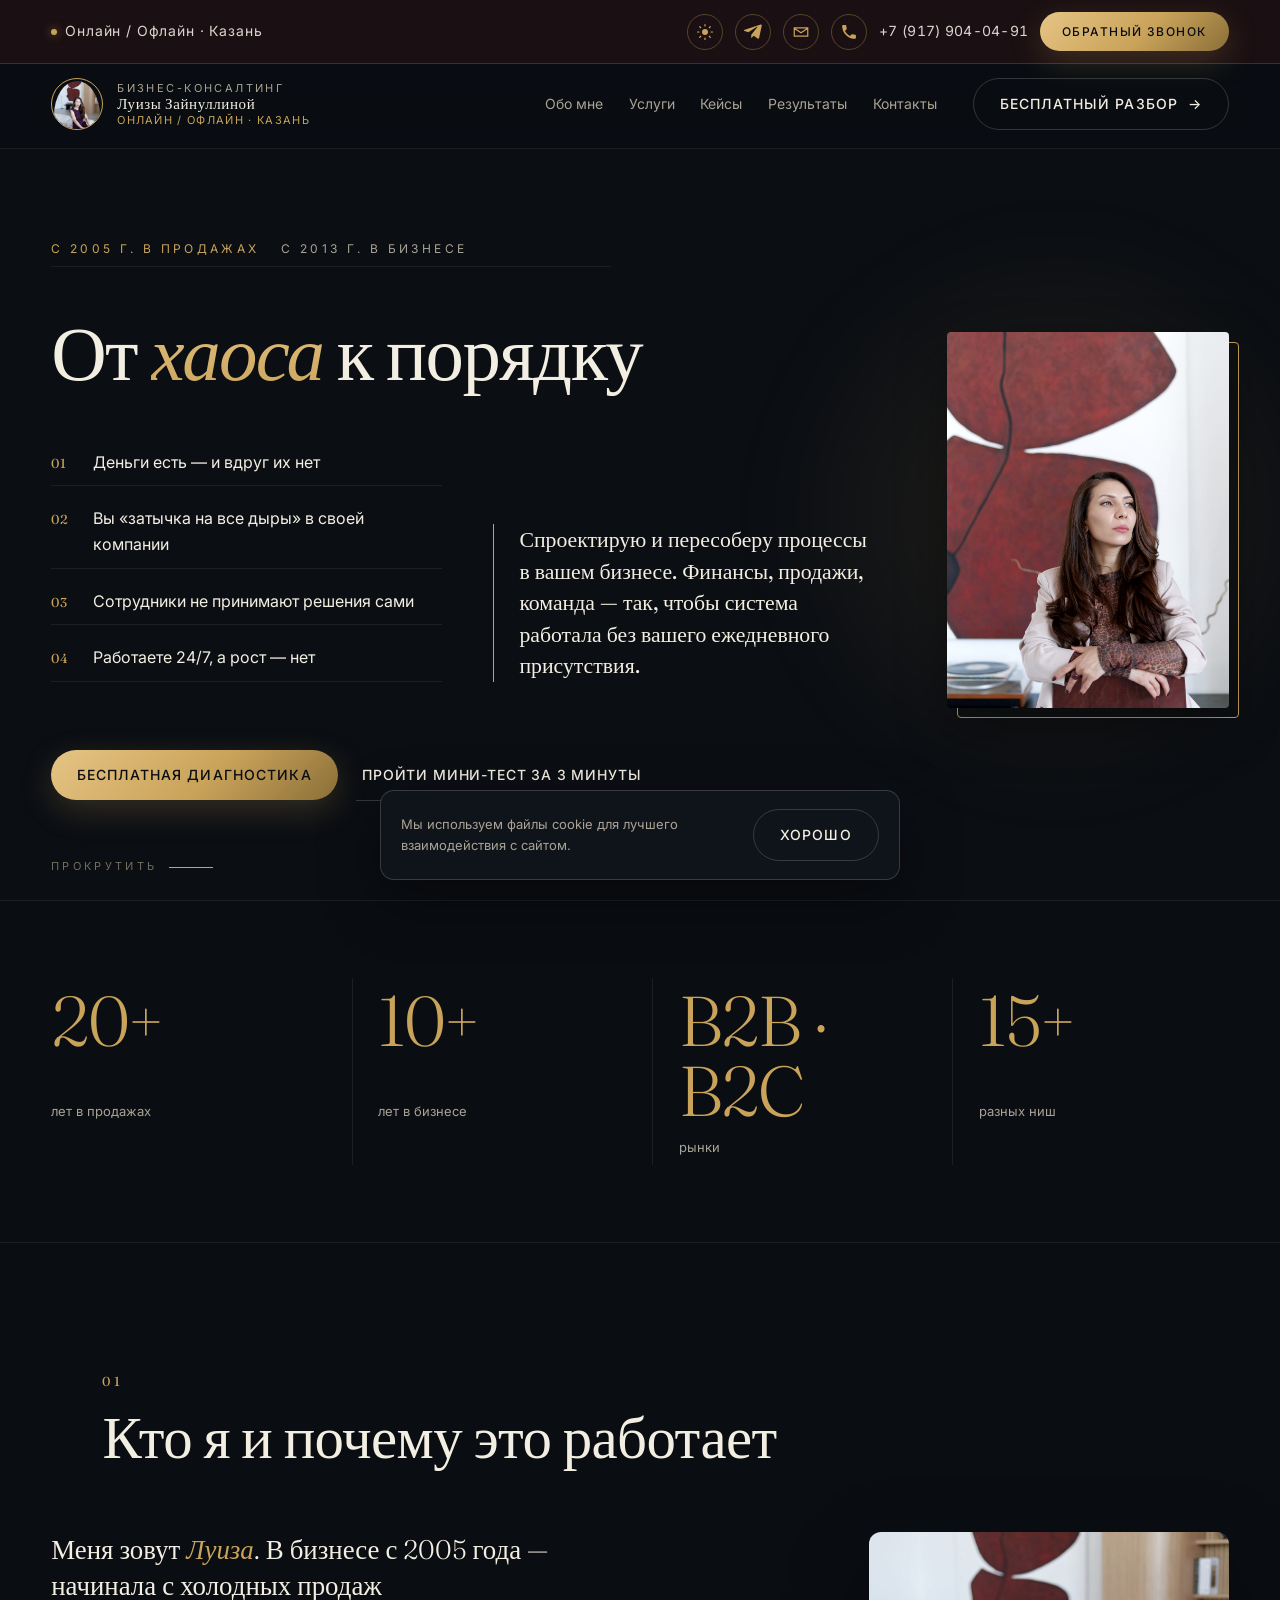
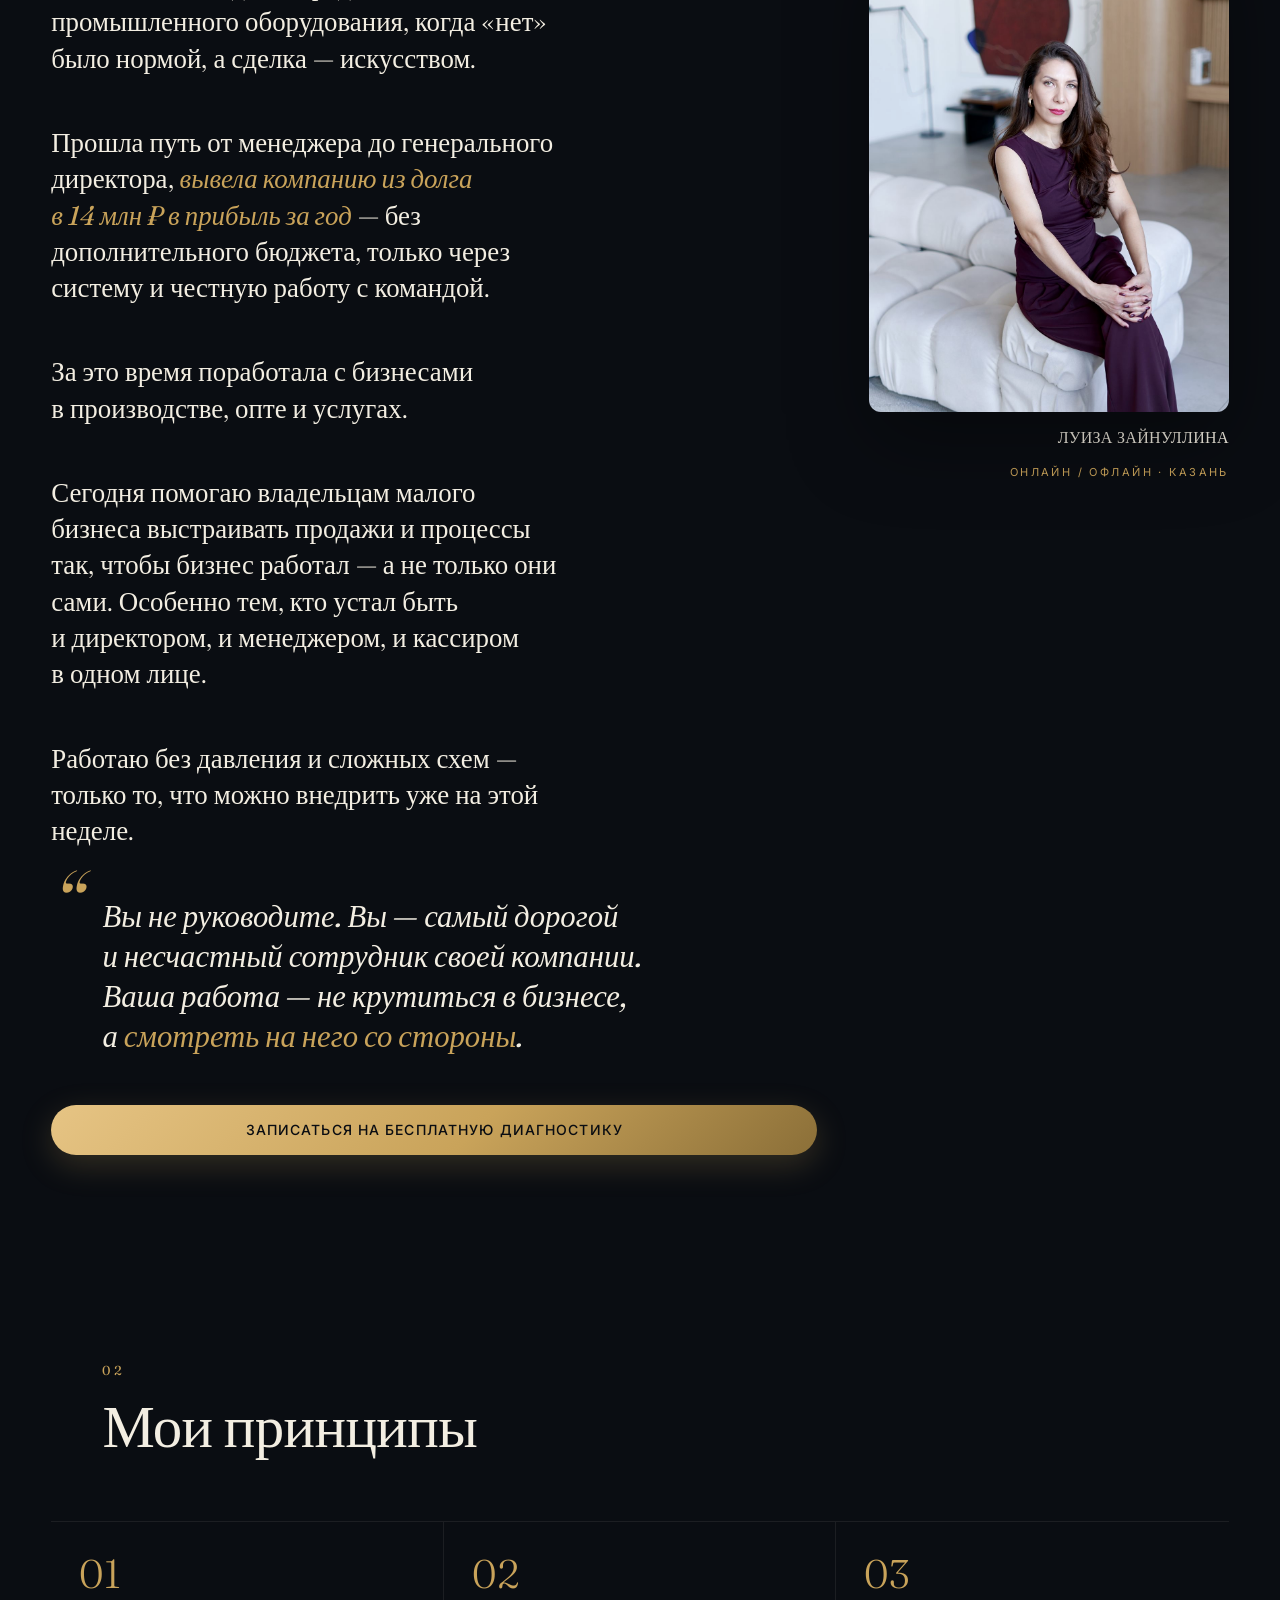
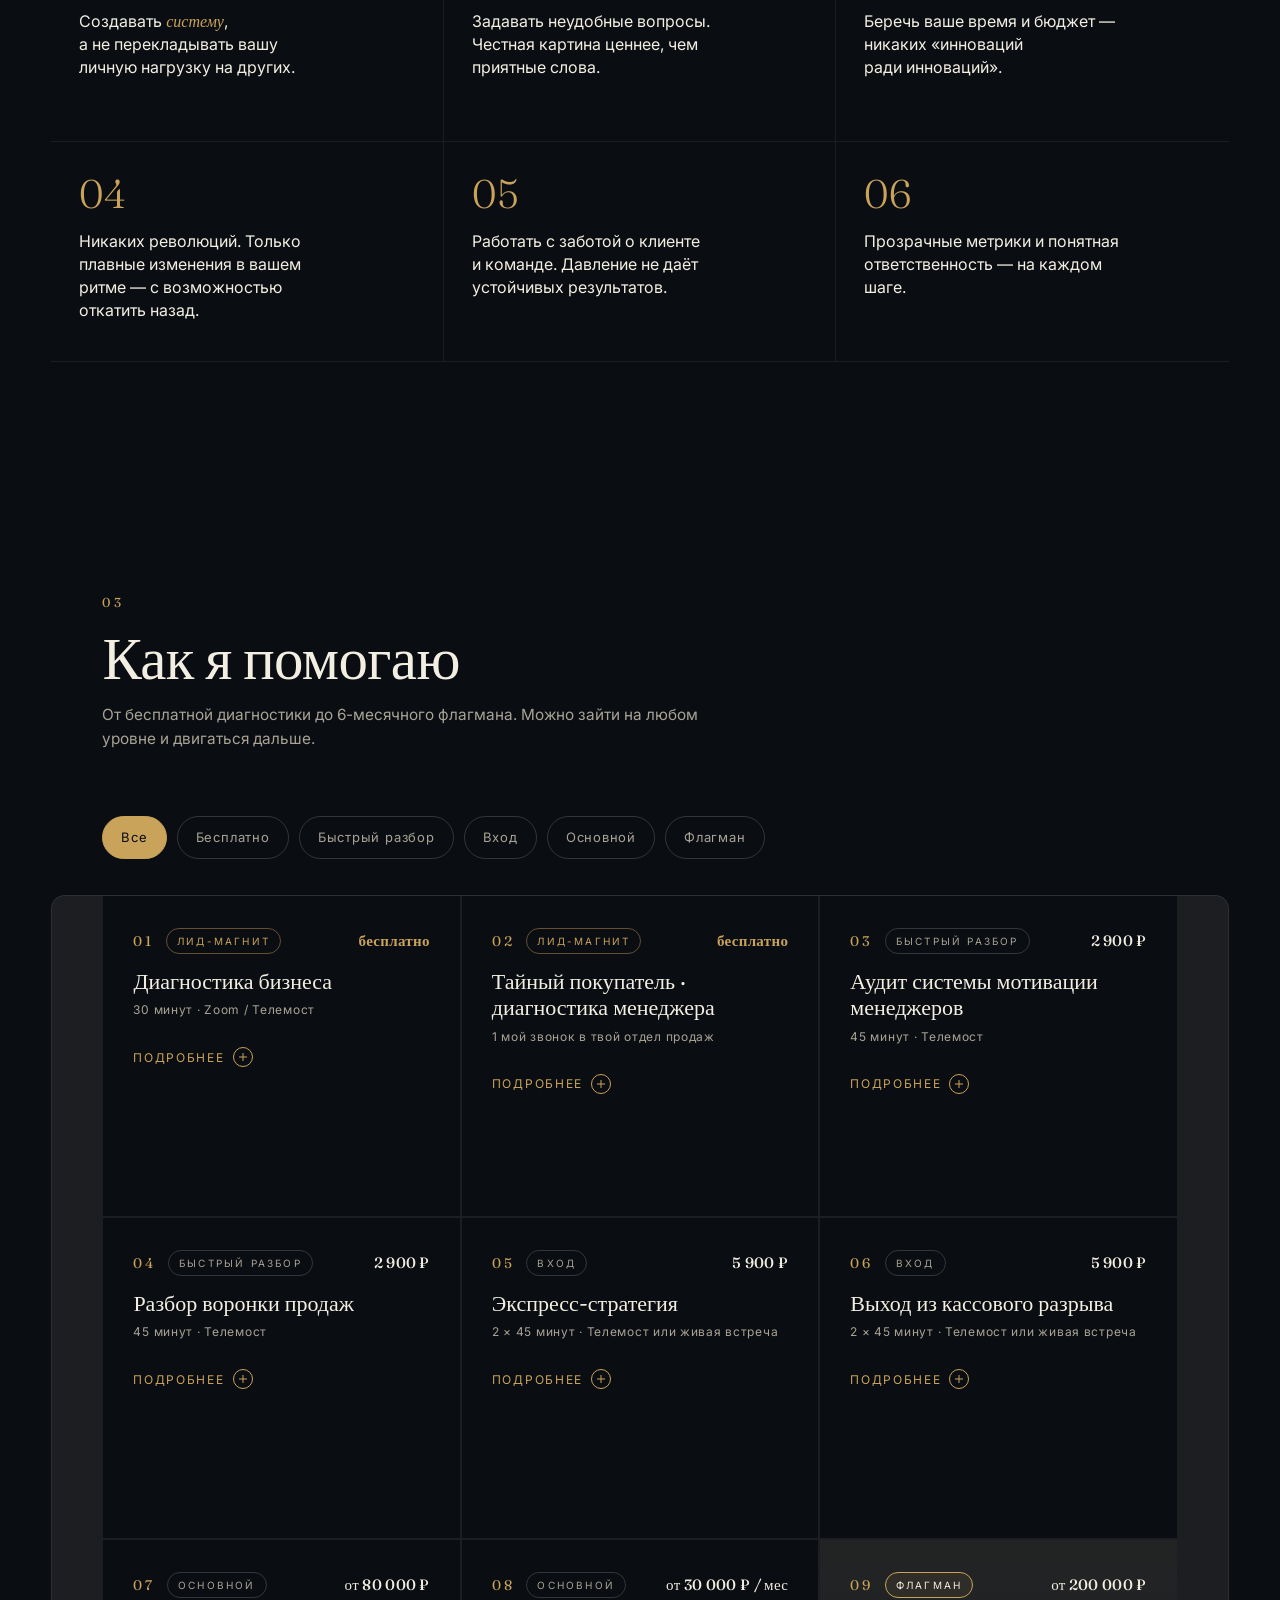
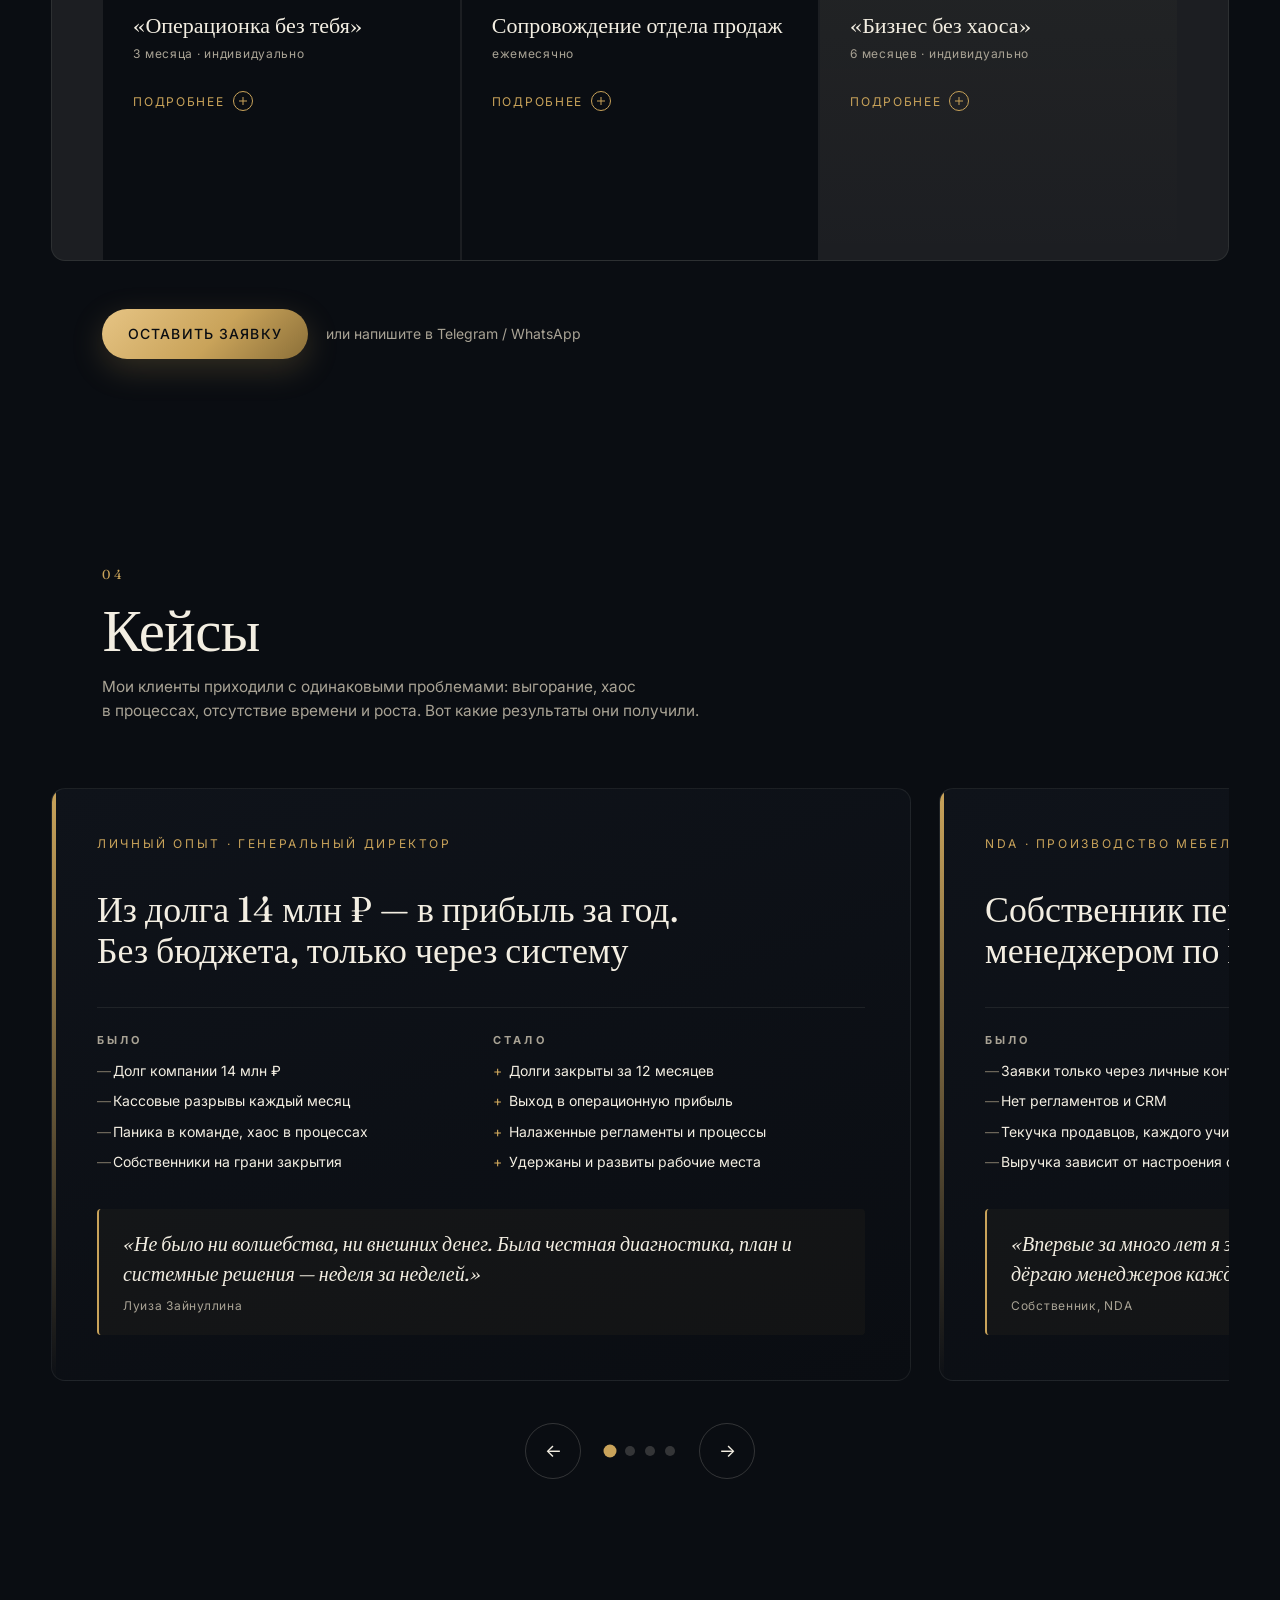
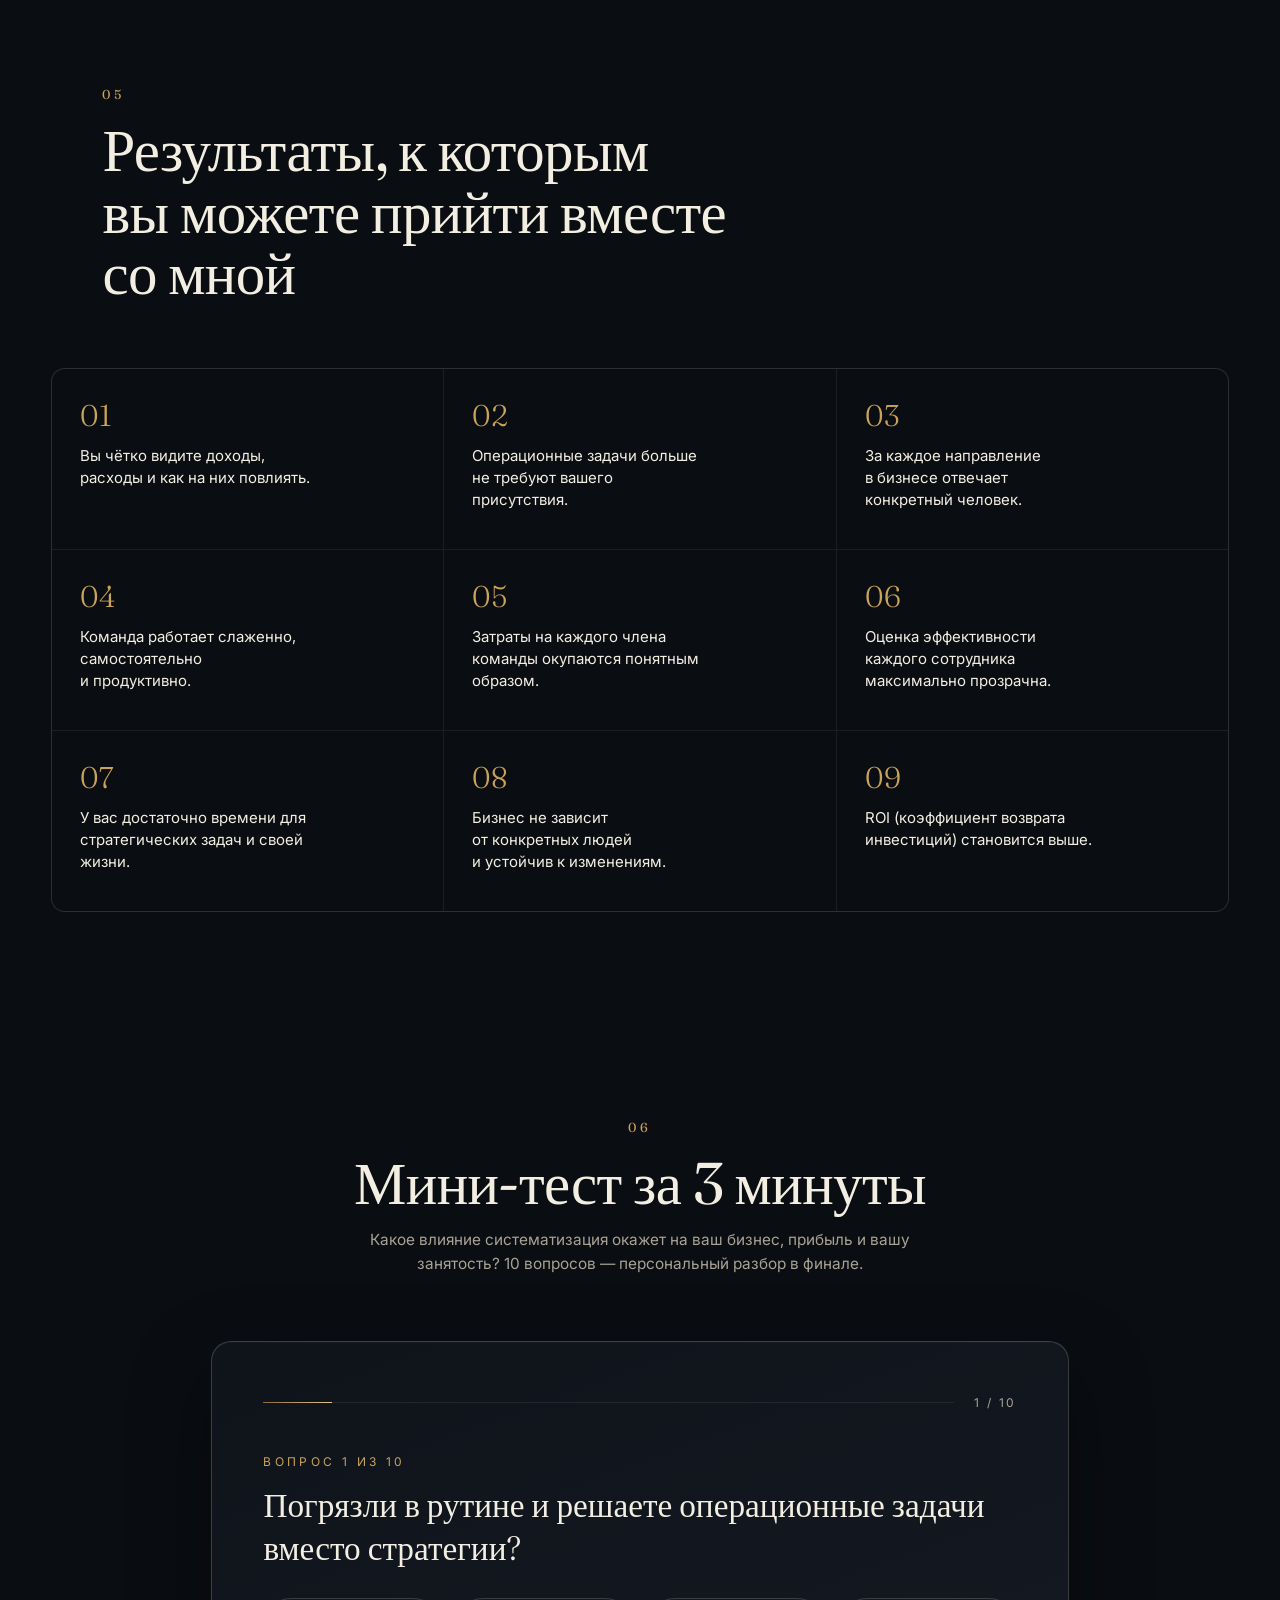
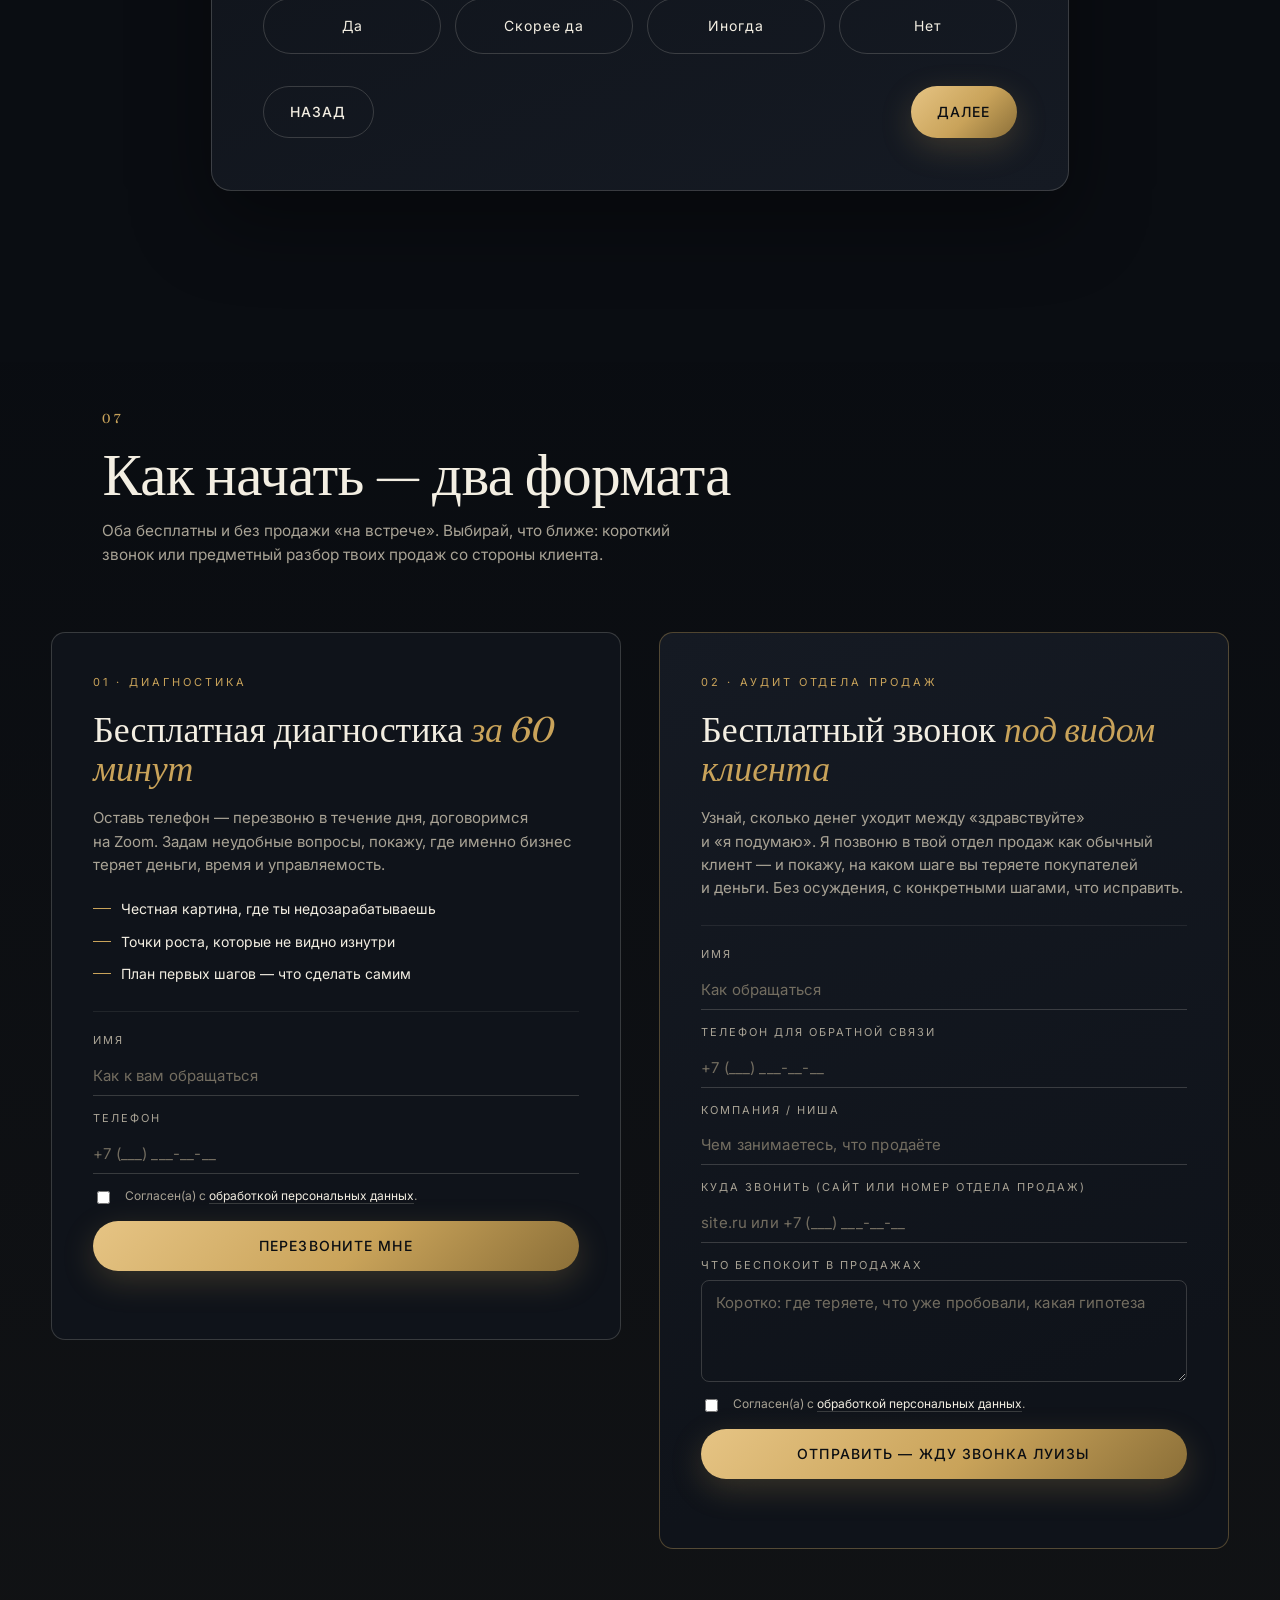
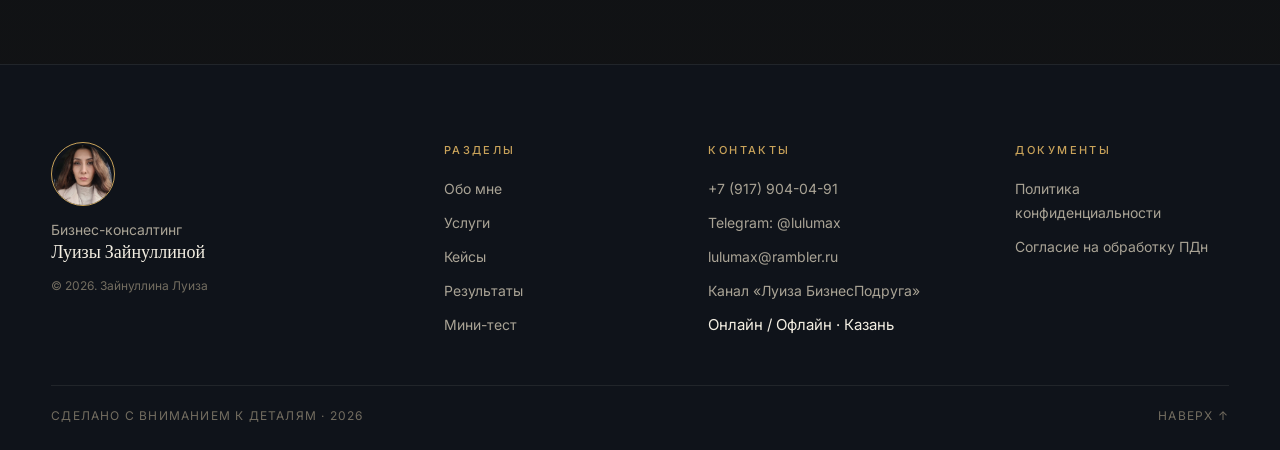
==== commit 6564c802: "Вернул фото в 'Обо мне' (luiza-sofa) и убрал кастомный курсор-точку" ====
--- a/index.html
+++ b/index.html
@@ -15,7 +15,6 @@
 <body>
 
 <div class="grain" aria-hidden="true"></div>
-<div class="cursor" aria-hidden="true"></div>
 
 <!-- TOP BAR -->
 <div class="topbar">
@@ -134,7 +133,7 @@
   </div>
 
   <figure class="about__portrait">
-    <img src="assets/luiza-face.jpg" alt="Луиза Зайнуллина — бизнес-консультант" loading="lazy">
+    <img src="assets/luiza-sofa.jpg" alt="Луиза Зайнуллина — бизнес-консультант" loading="lazy">
     <figcaption><strong>Луиза&nbsp;Зайнуллина</strong><br>Онлайн / Офлайн&nbsp;· Казань</figcaption>
   </figure>
 
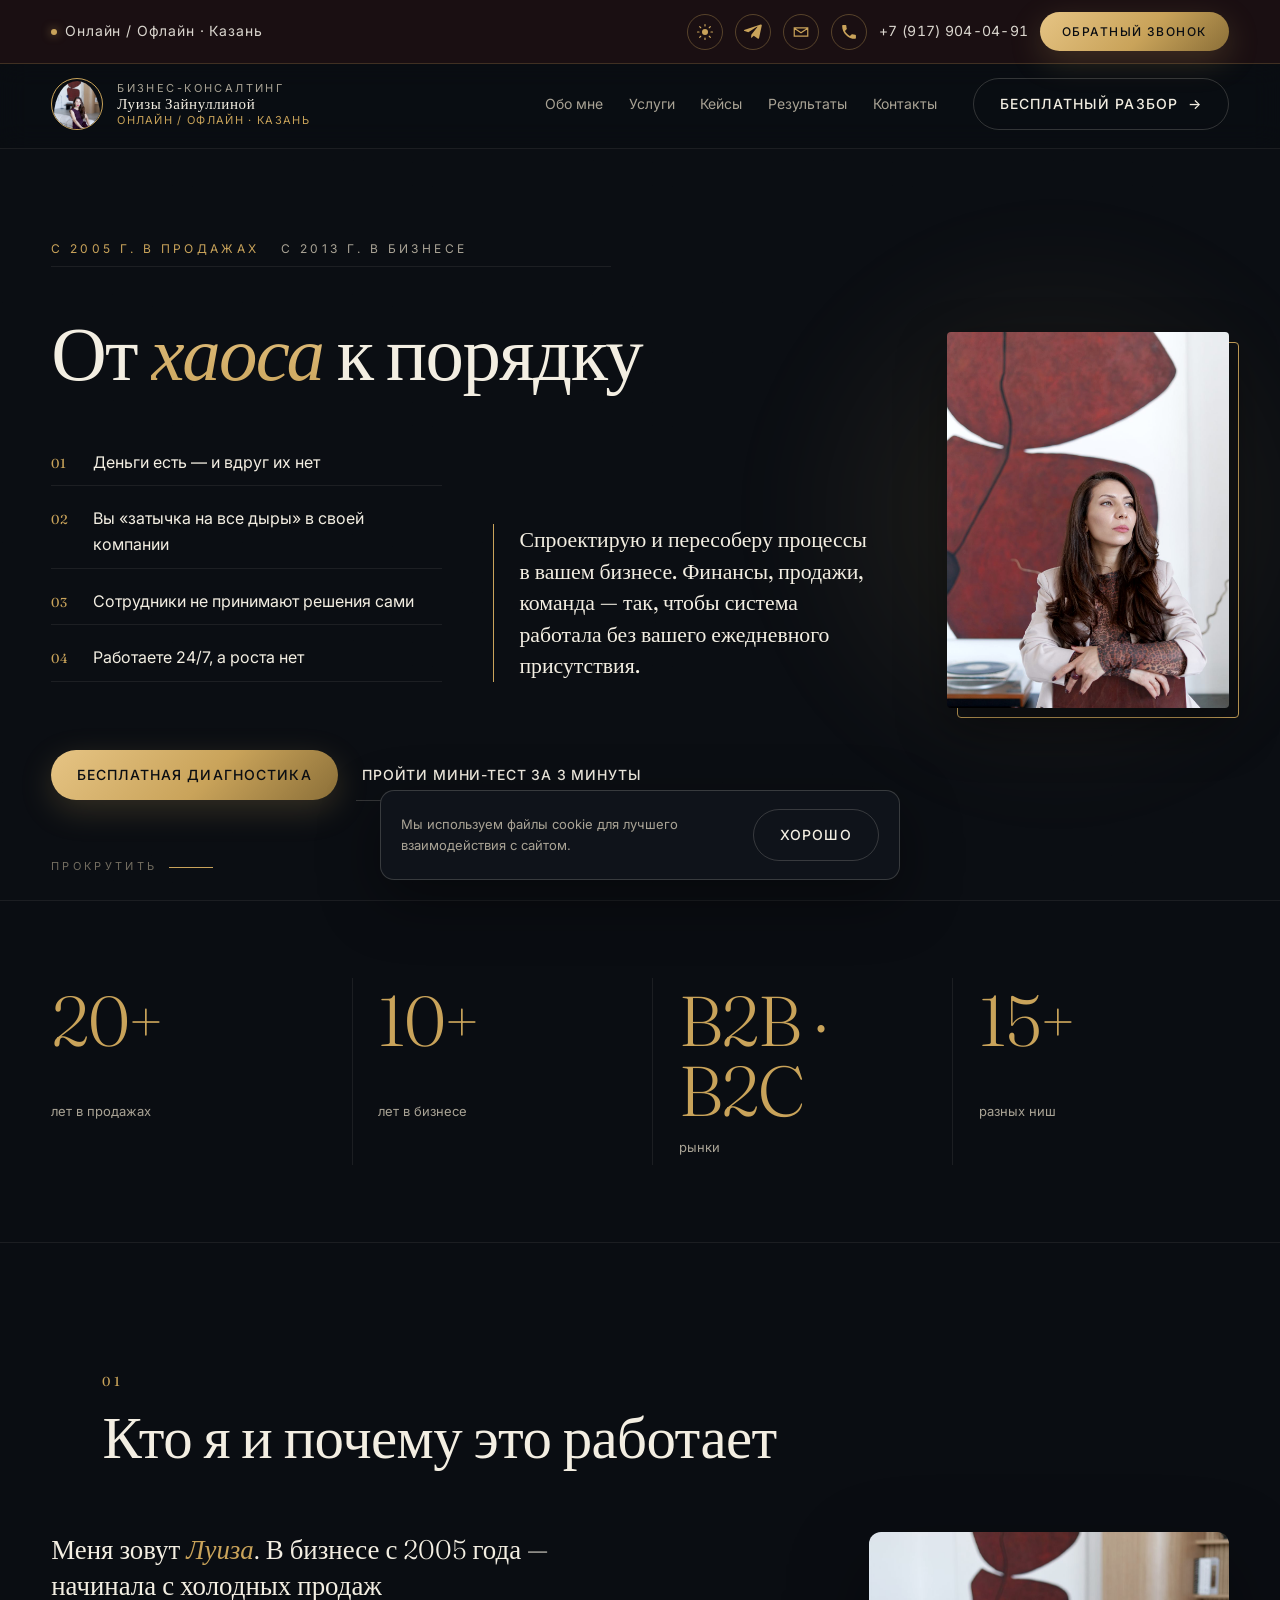
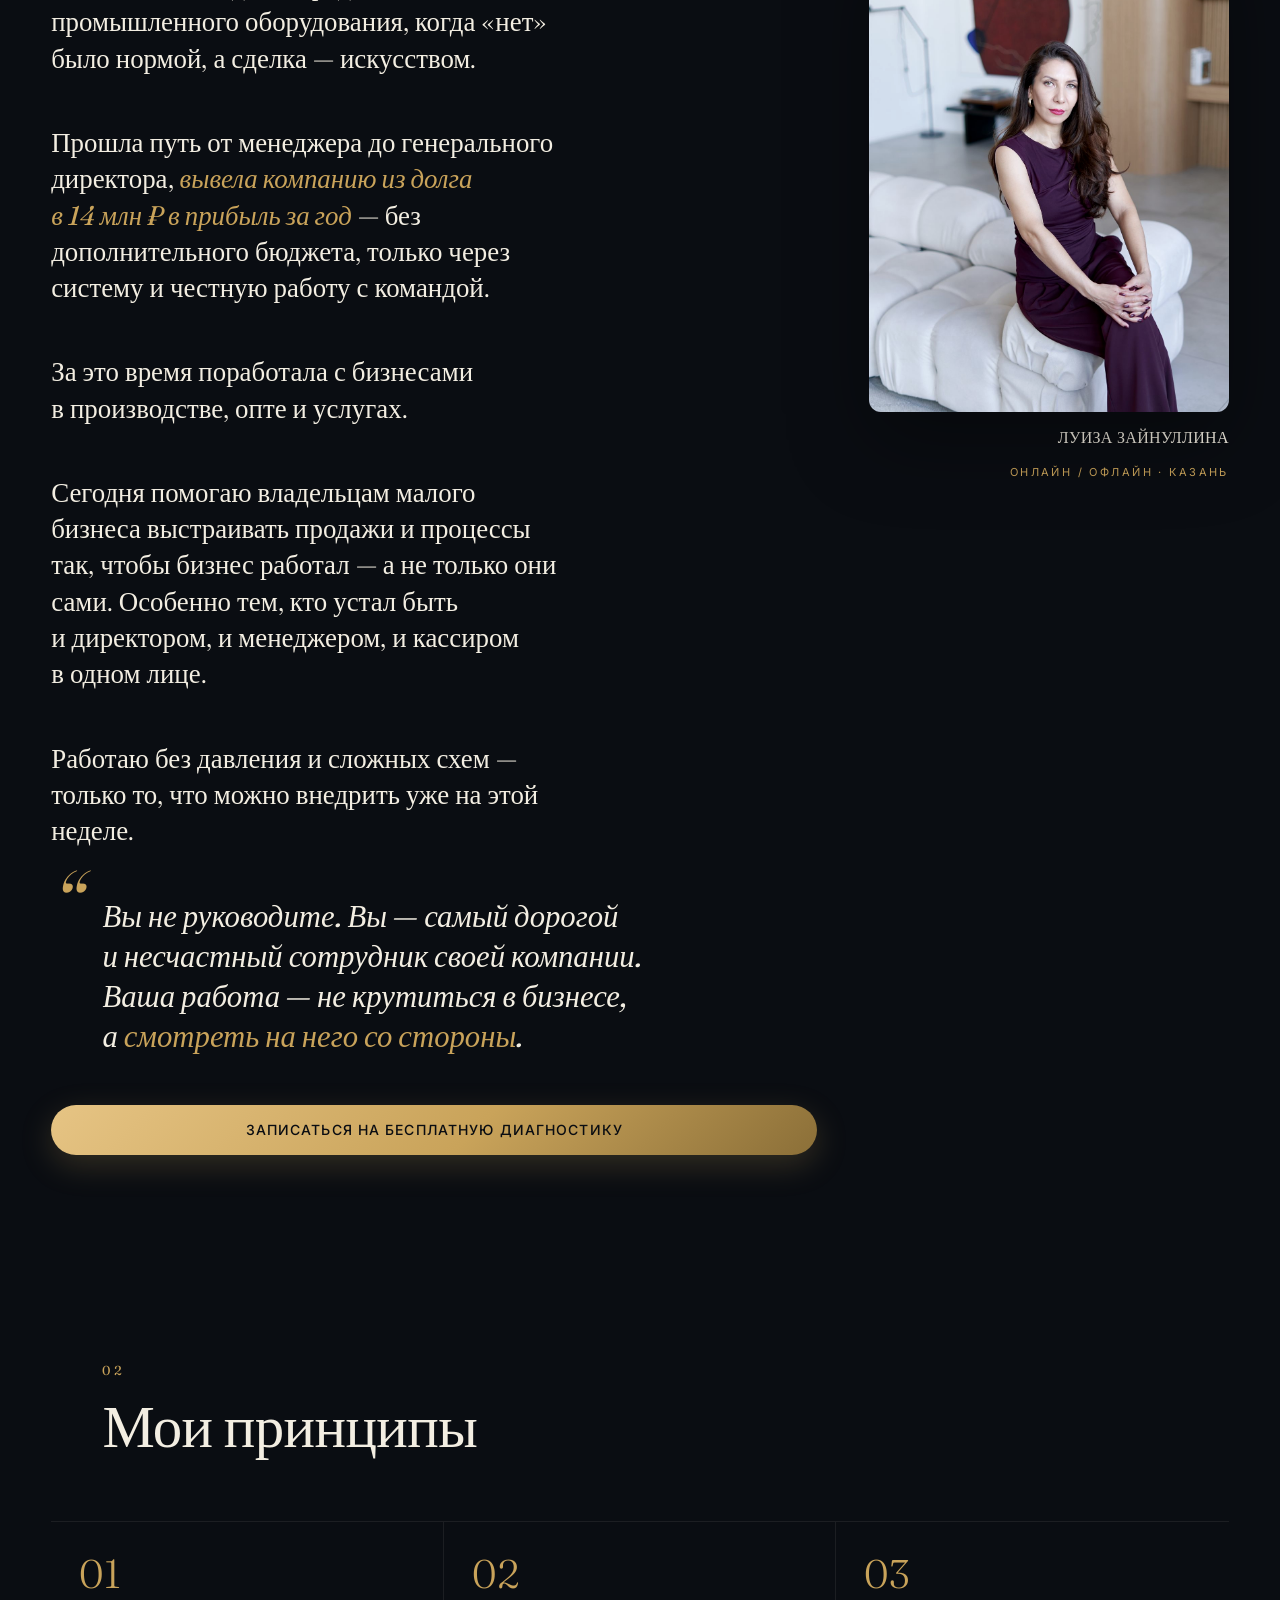
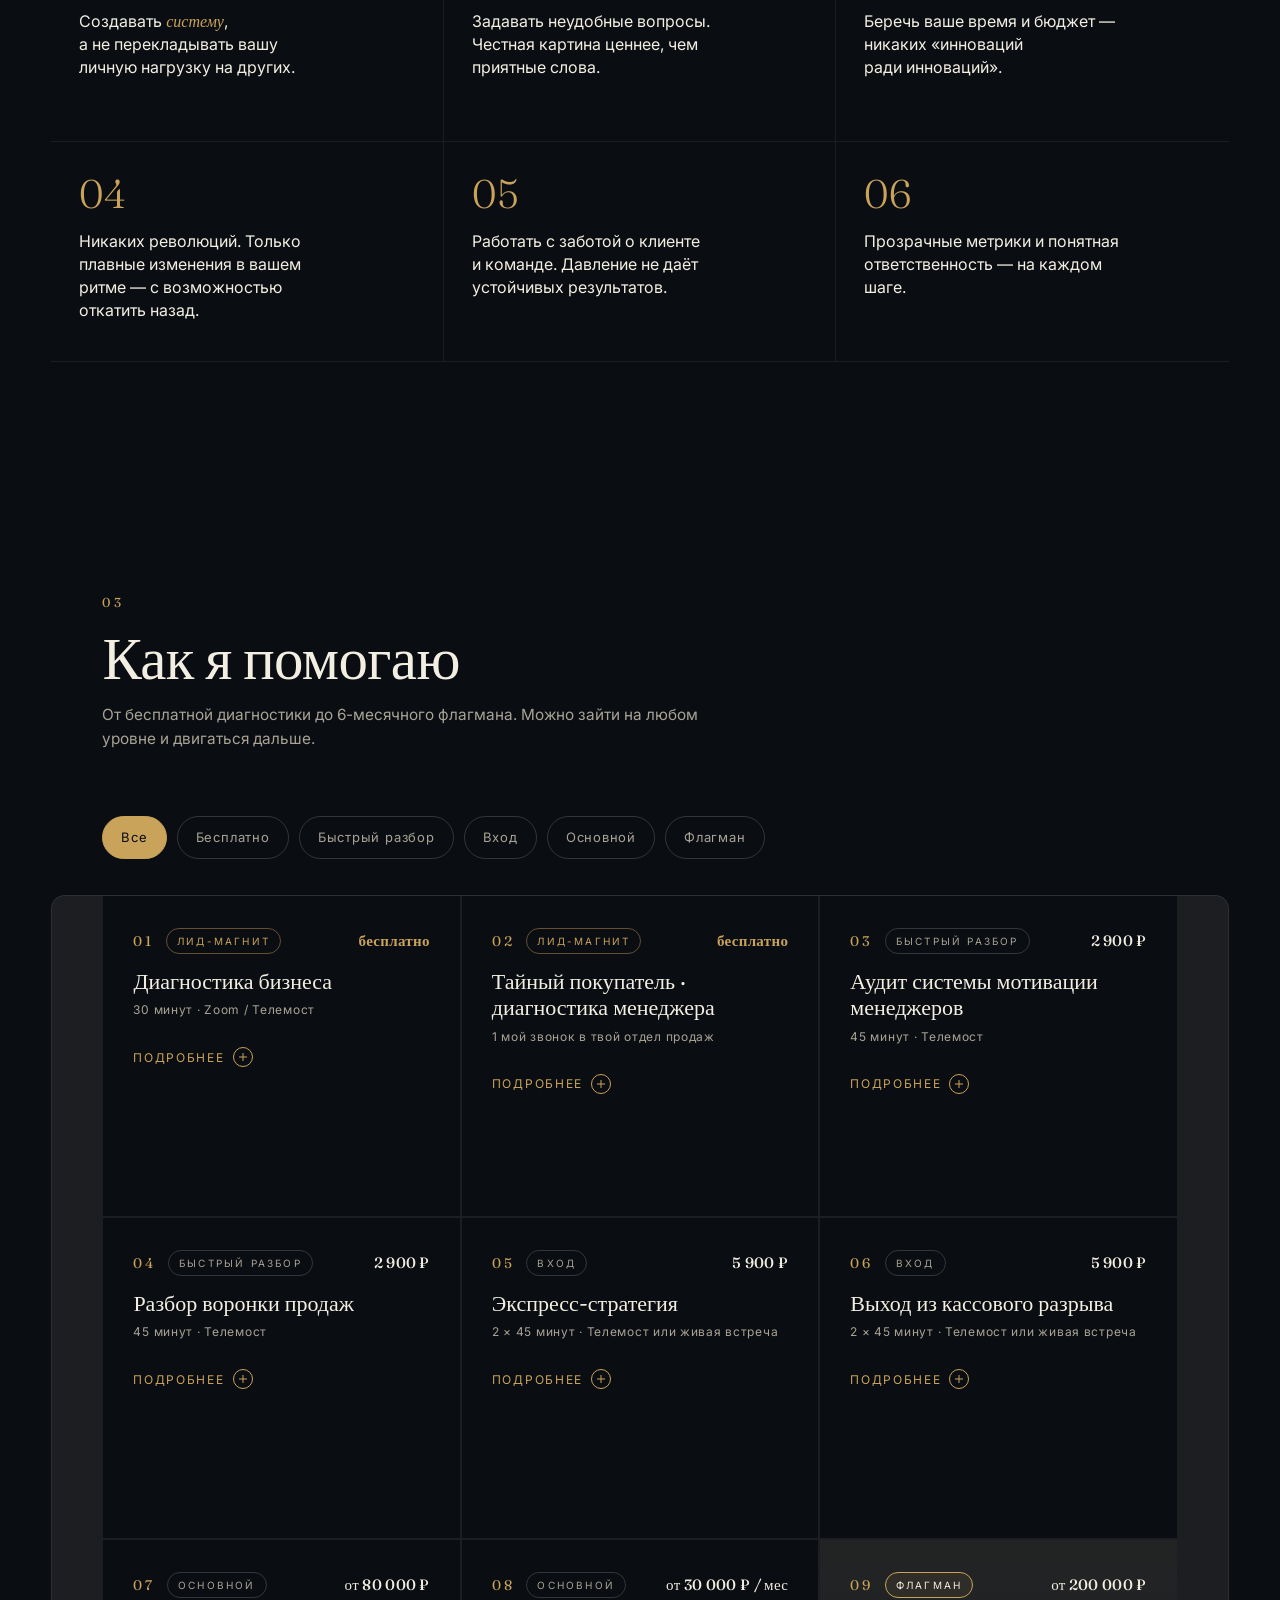
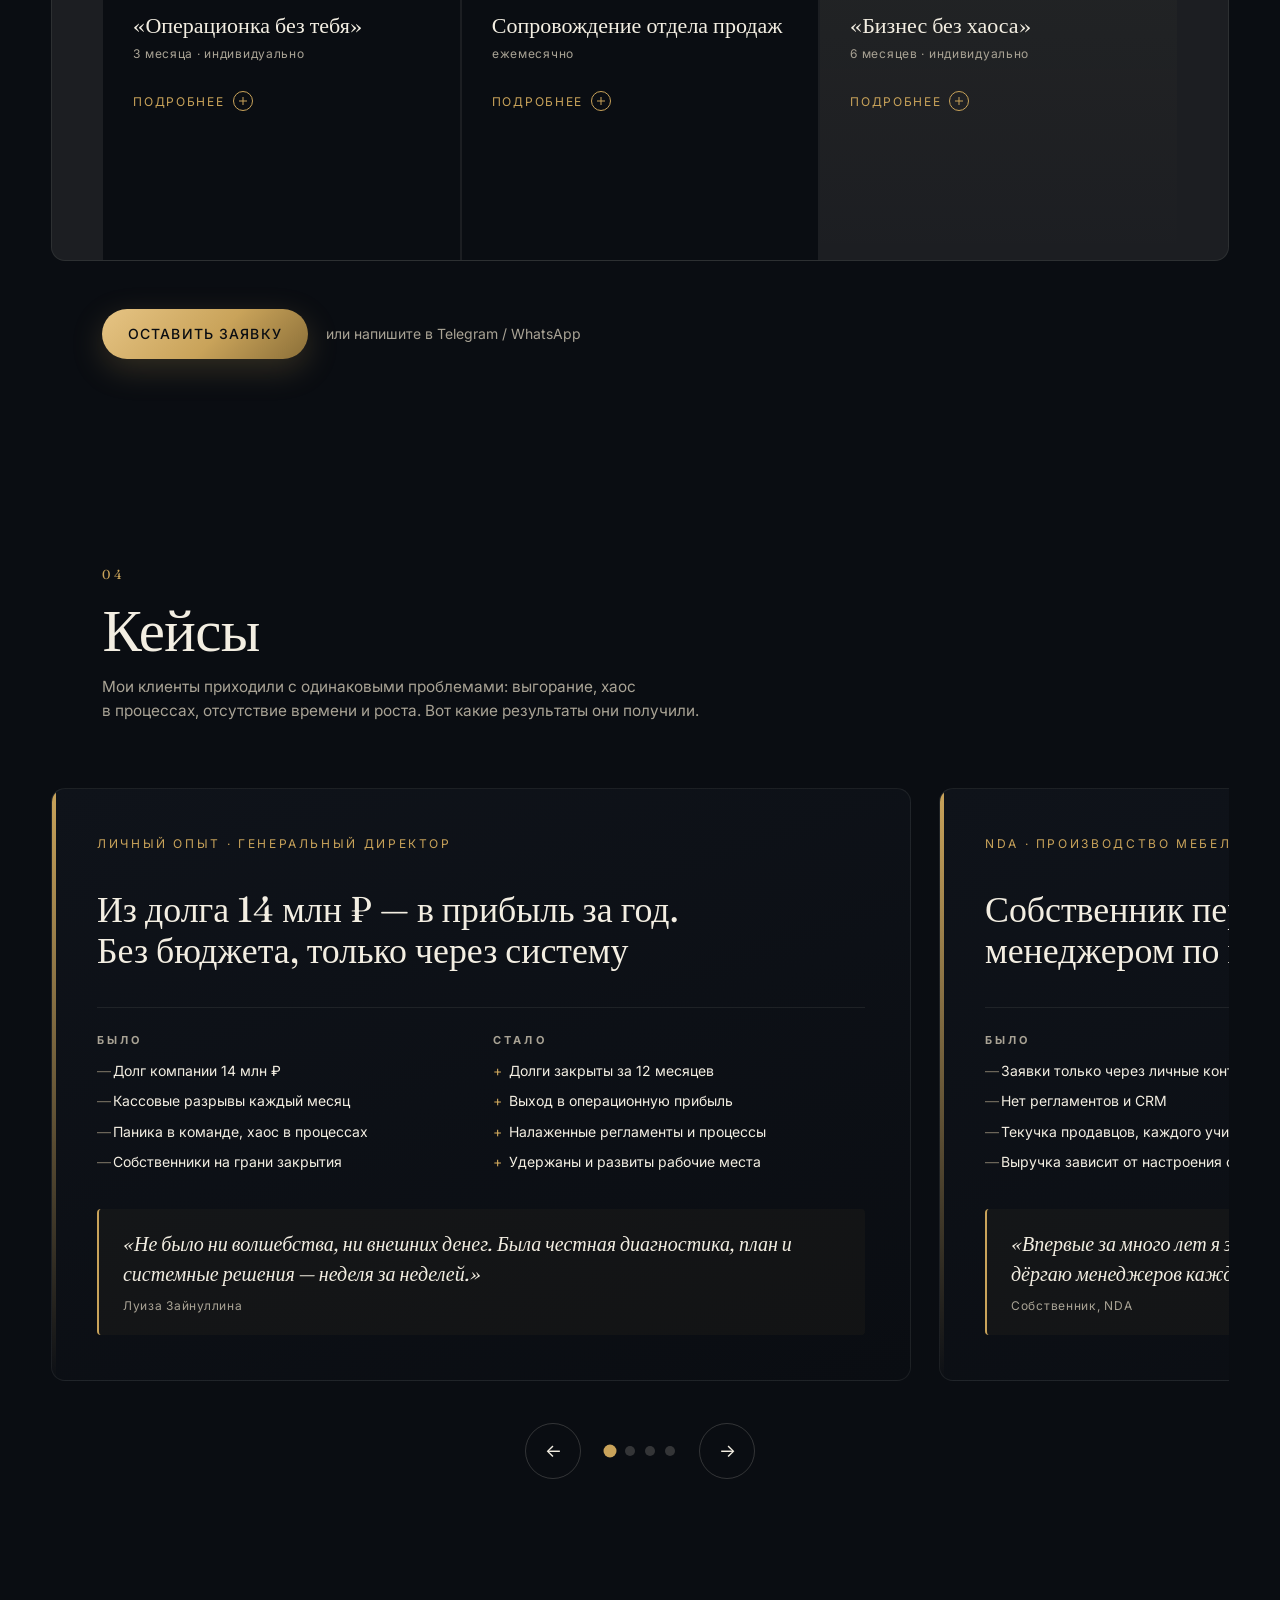
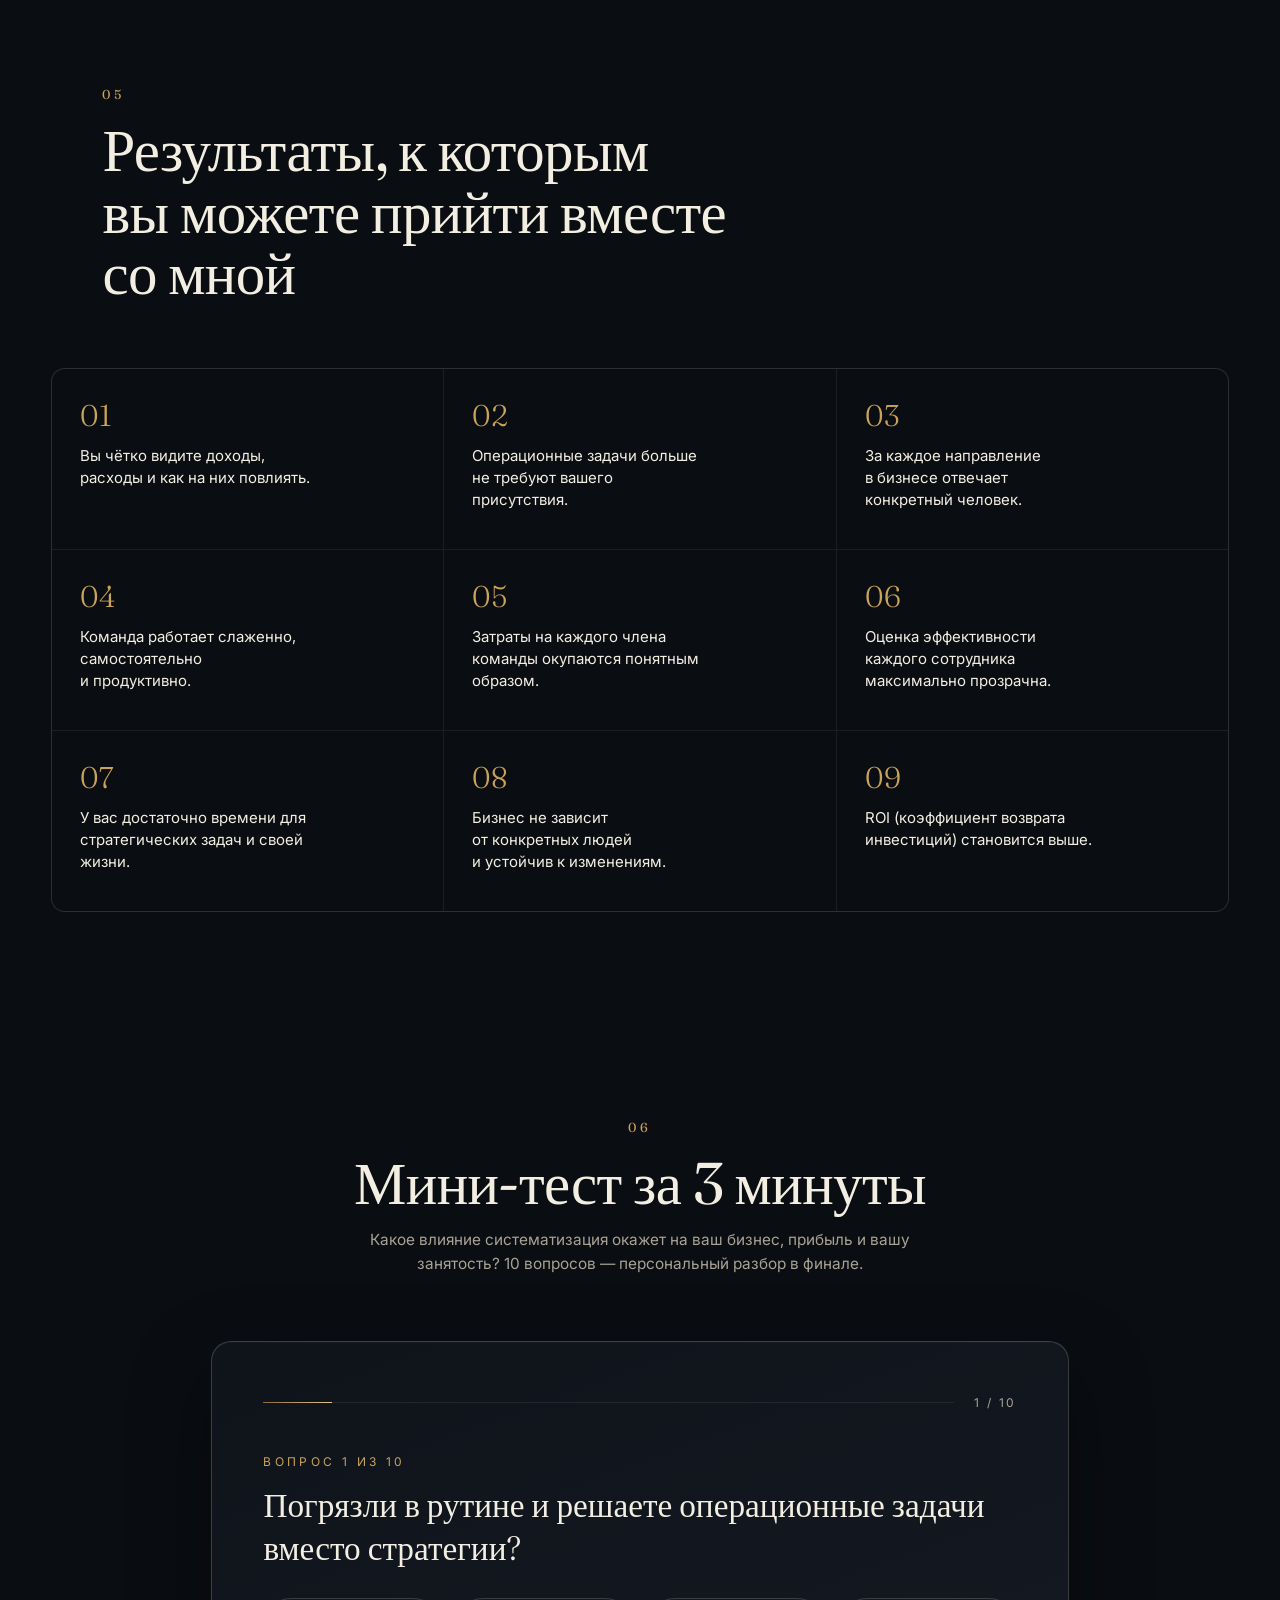
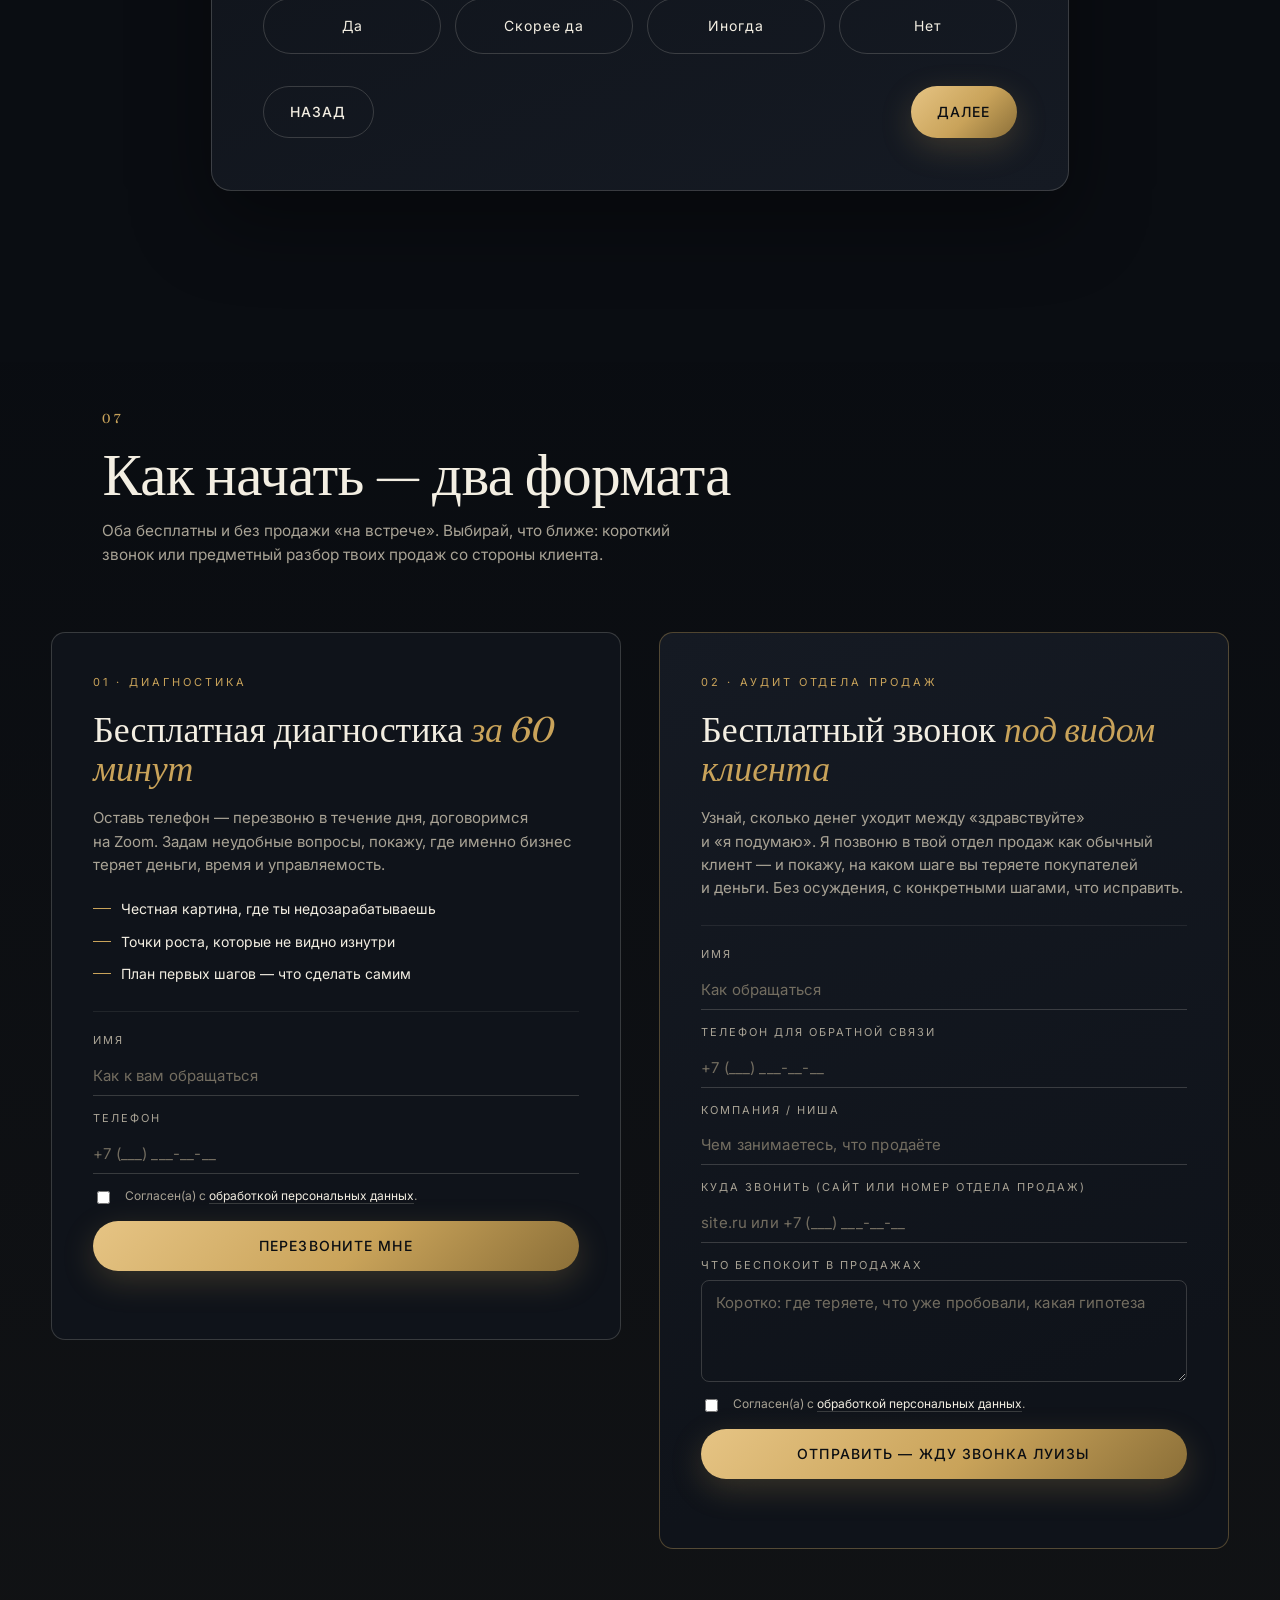
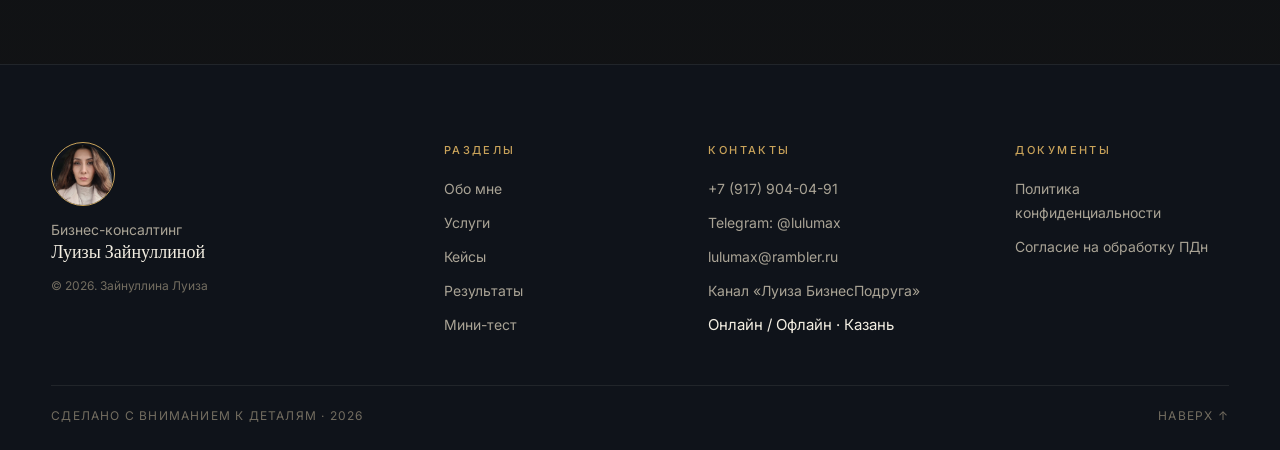
==== commit dd1687d6: "Симптом 04: 'а рост — нет' → 'а роста нет'" ====
--- a/index.html
+++ b/index.html
@@ -4,8 +4,8 @@
 <meta charset="utf-8">
 <meta name="viewport" content="width=device-width,initial-scale=1,viewport-fit=cover">
 <meta name="theme-color" content="#0a0d12">
-<title>Луиза Зайнуллина · БизнесПодруга — от хаоса к порядку в малом и среднем бизнесе</title>
-<meta name="description" content="20 лет в предпринимательстве. Вывела компанию из долга 14 млн ₽ в прибыль за год. Спроектирую и пересоберу процессы: финансы, продажи, делегирование, вывод собственника из операционки. Казань / online.">
+<title>Луиза Зайнуллина — бизнес-консалтинг. От хаоса к порядку в малом и среднем бизнесе</title>
+<meta name="description" content="С 2005 года в продажах, с 2013-го — в бизнесе. Прошла путь от менеджера до генерального директора, вывела компанию из долга 14 млн ₽ в прибыль за год. Помогаю владельцам малого бизнеса выстраивать продажи и процессы. Онлайн / Офлайн · Казань.">
 <link rel="preconnect" href="https://fonts.googleapis.com">
 <link rel="preconnect" href="https://fonts.gstatic.com" crossorigin>
 <link href="https://fonts.googleapis.com/css2?family=Fraunces:ital,opsz,wght@0,9..144,300..700;1,9..144,300..600&family=Inter:wght@300;400;500;600;700&display=swap" rel="stylesheet">
@@ -91,7 +91,7 @@
         <li><span>01</span>Деньги есть&nbsp;— и&nbsp;вдруг их&nbsp;нет</li>
         <li><span>02</span>Вы&nbsp;«затычка на&nbsp;все дыры» в&nbsp;своей компании</li>
         <li><span>03</span>Сотрудники не&nbsp;принимают решения сами</li>
-        <li><span>04</span>Работаете 24/7, а&nbsp;рост — нет</li>
+        <li><span>04</span>Работаете 24/7, а&nbsp;роста нет</li>
       </ul>
 
       <p class="hero__claim">
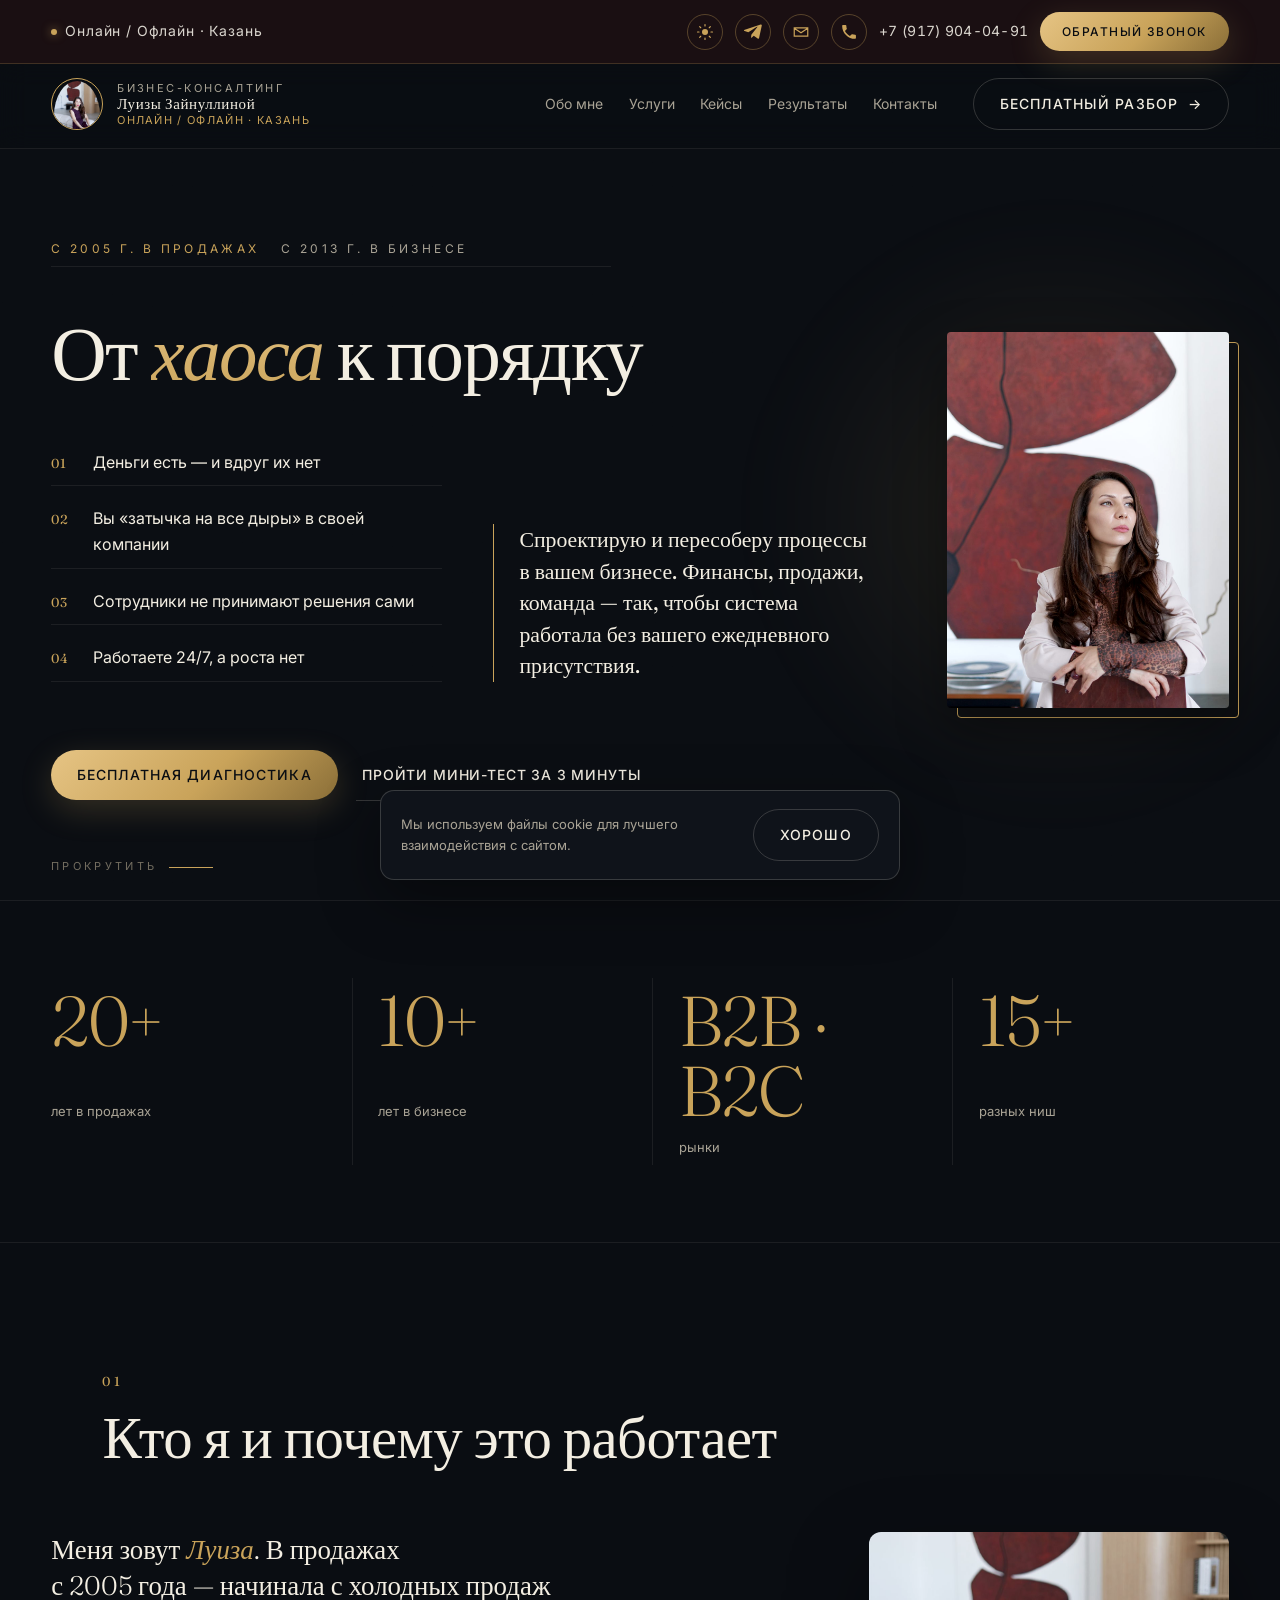
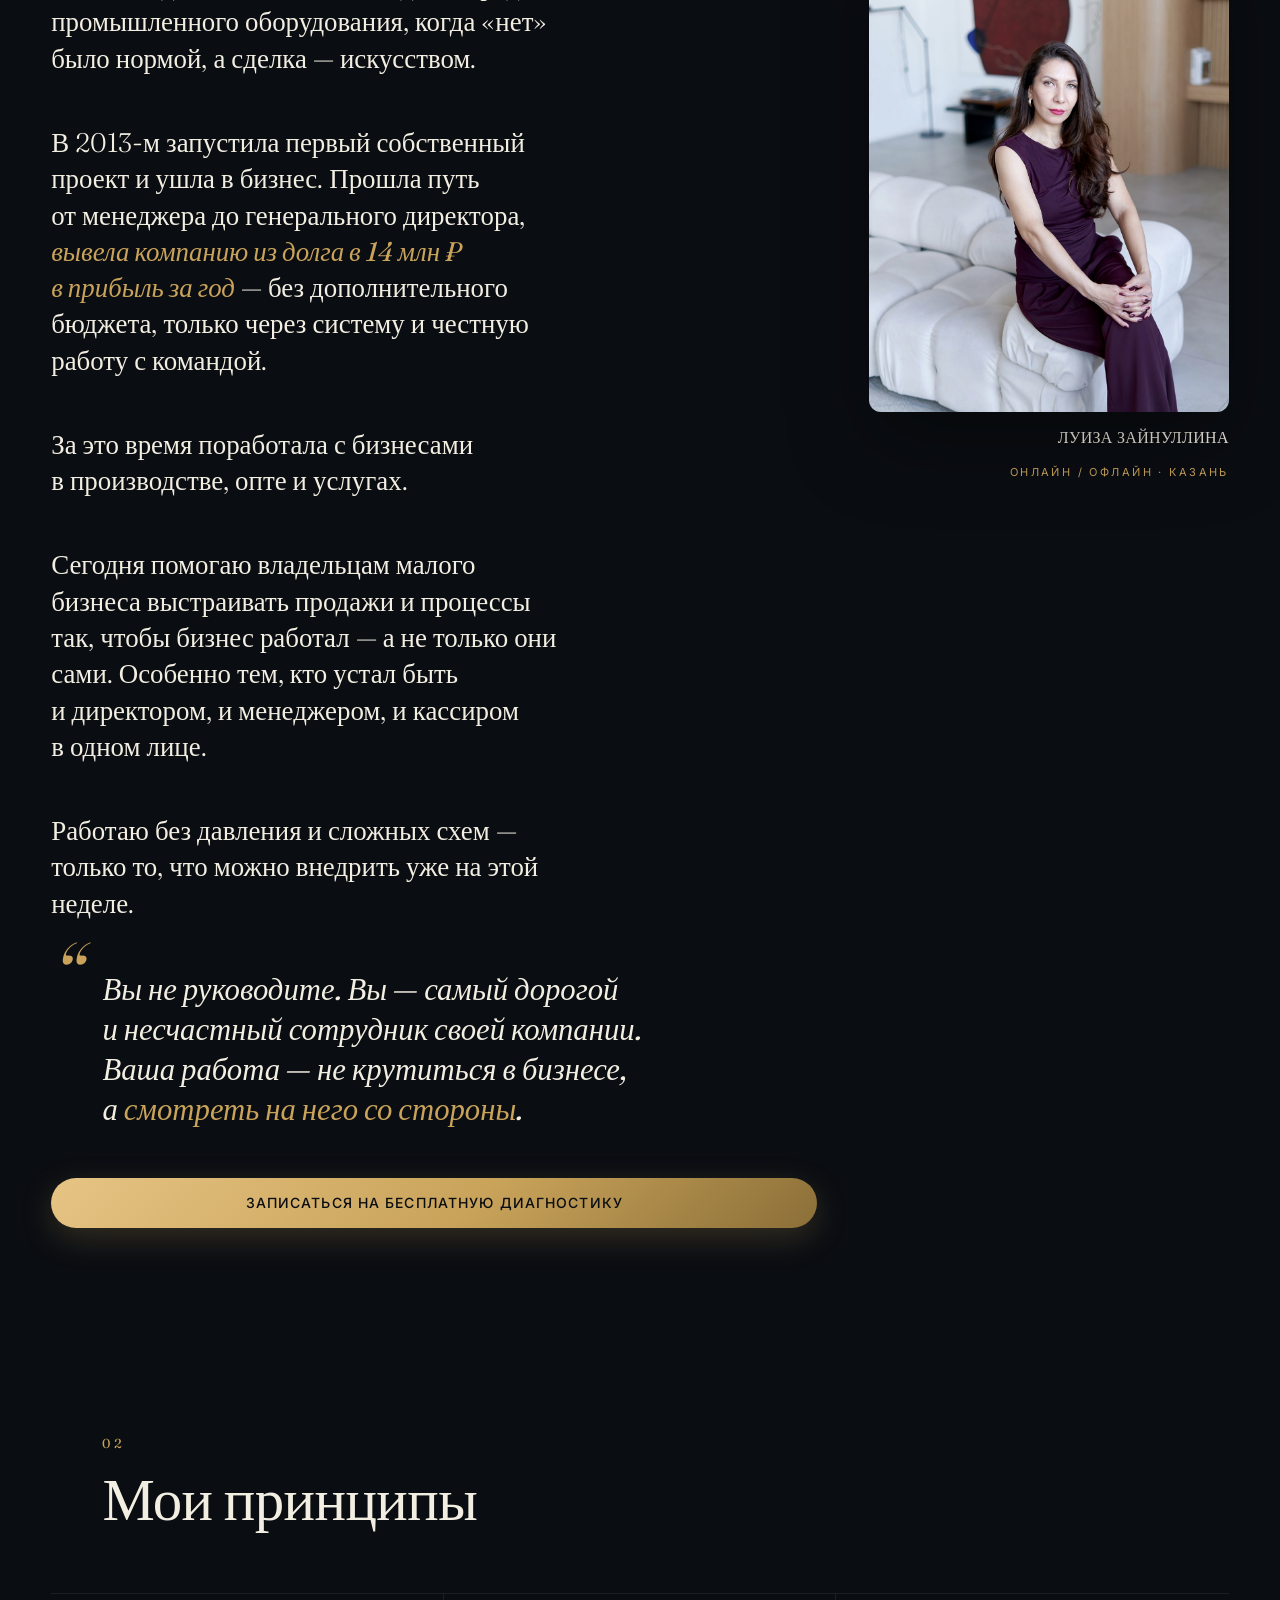
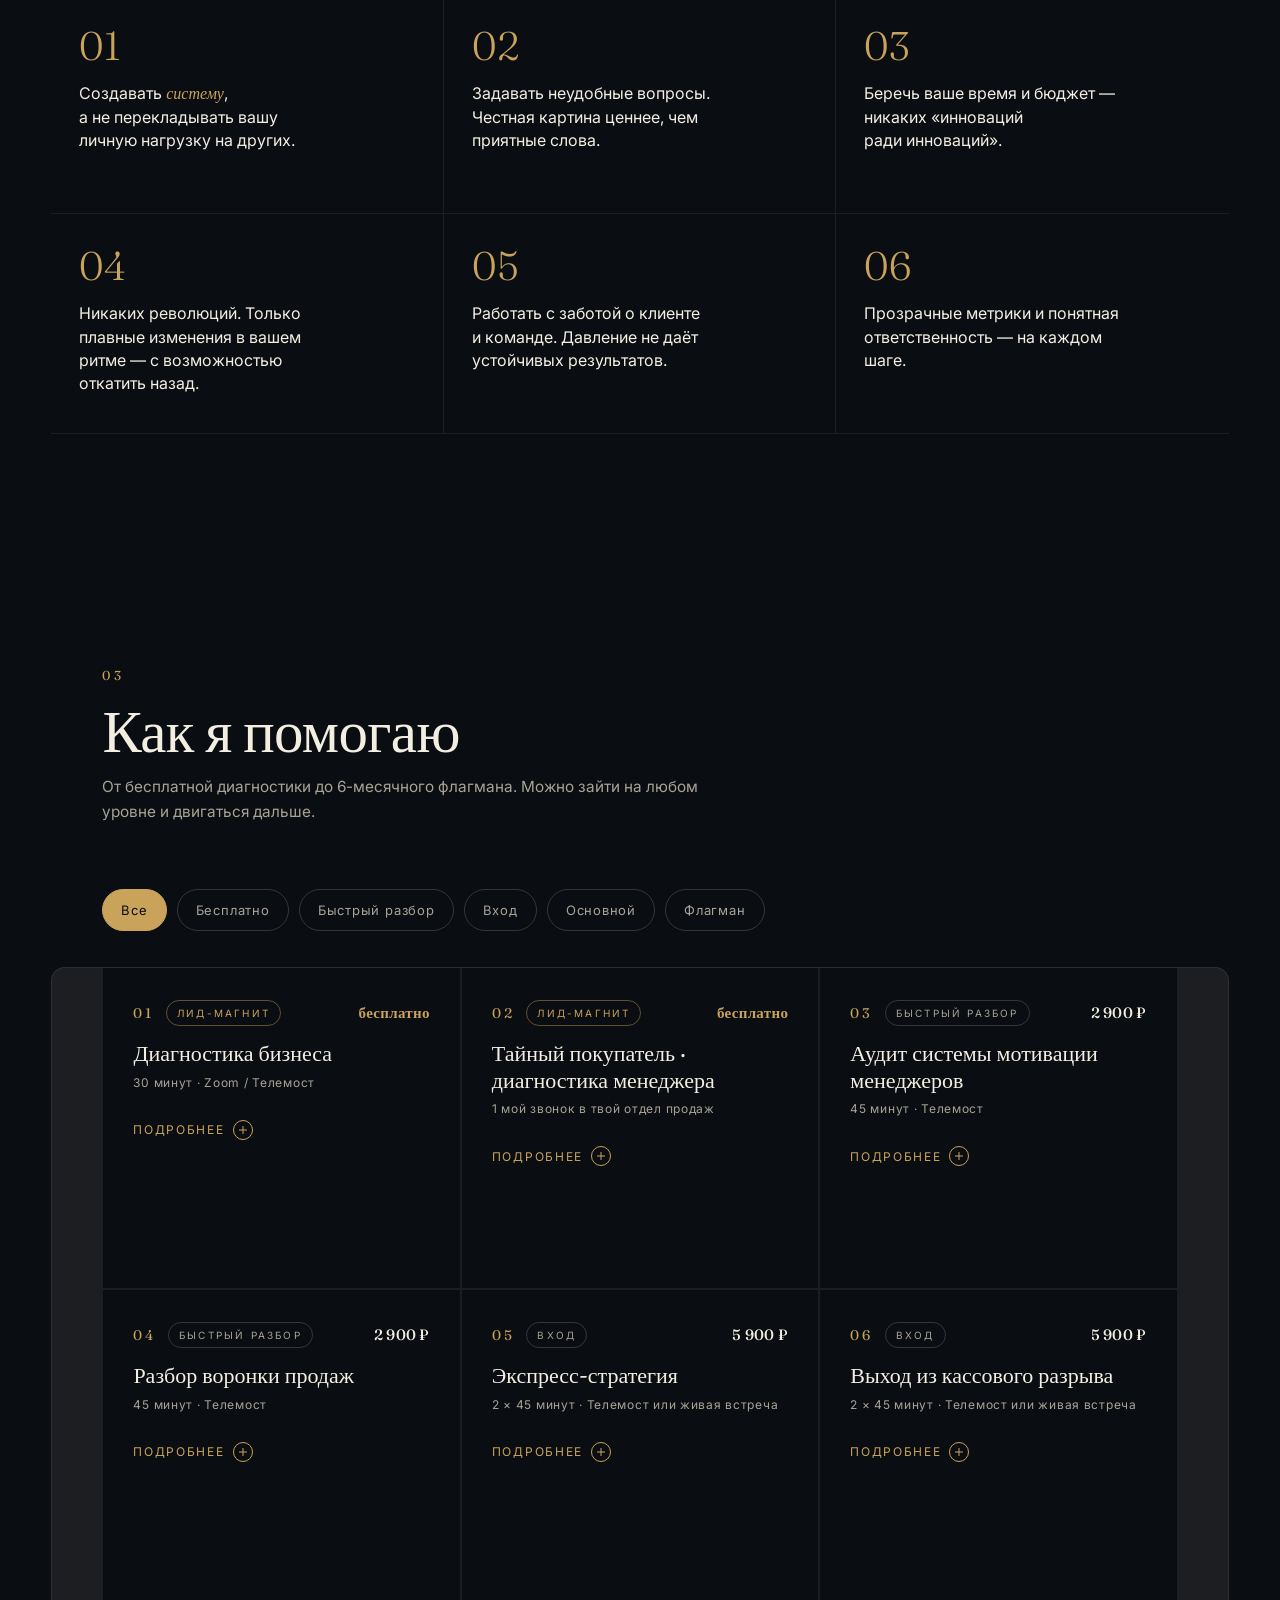
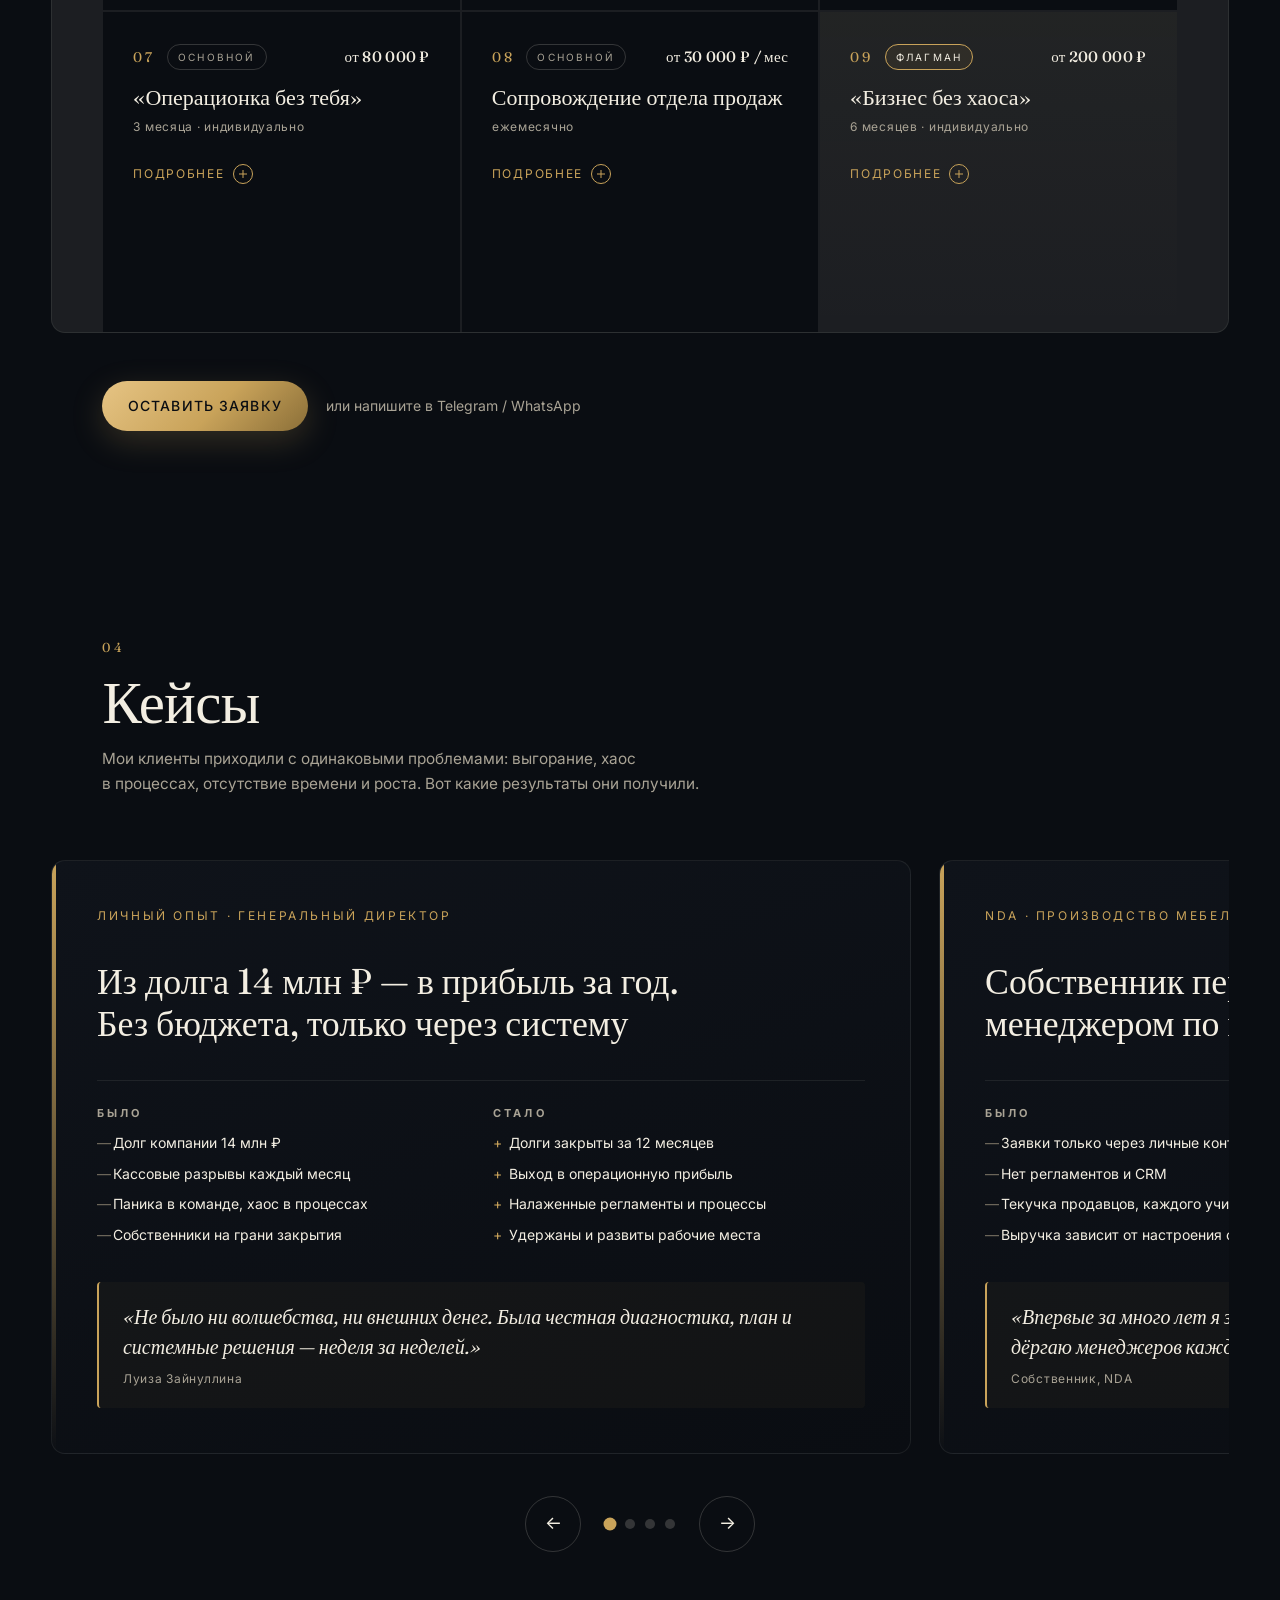
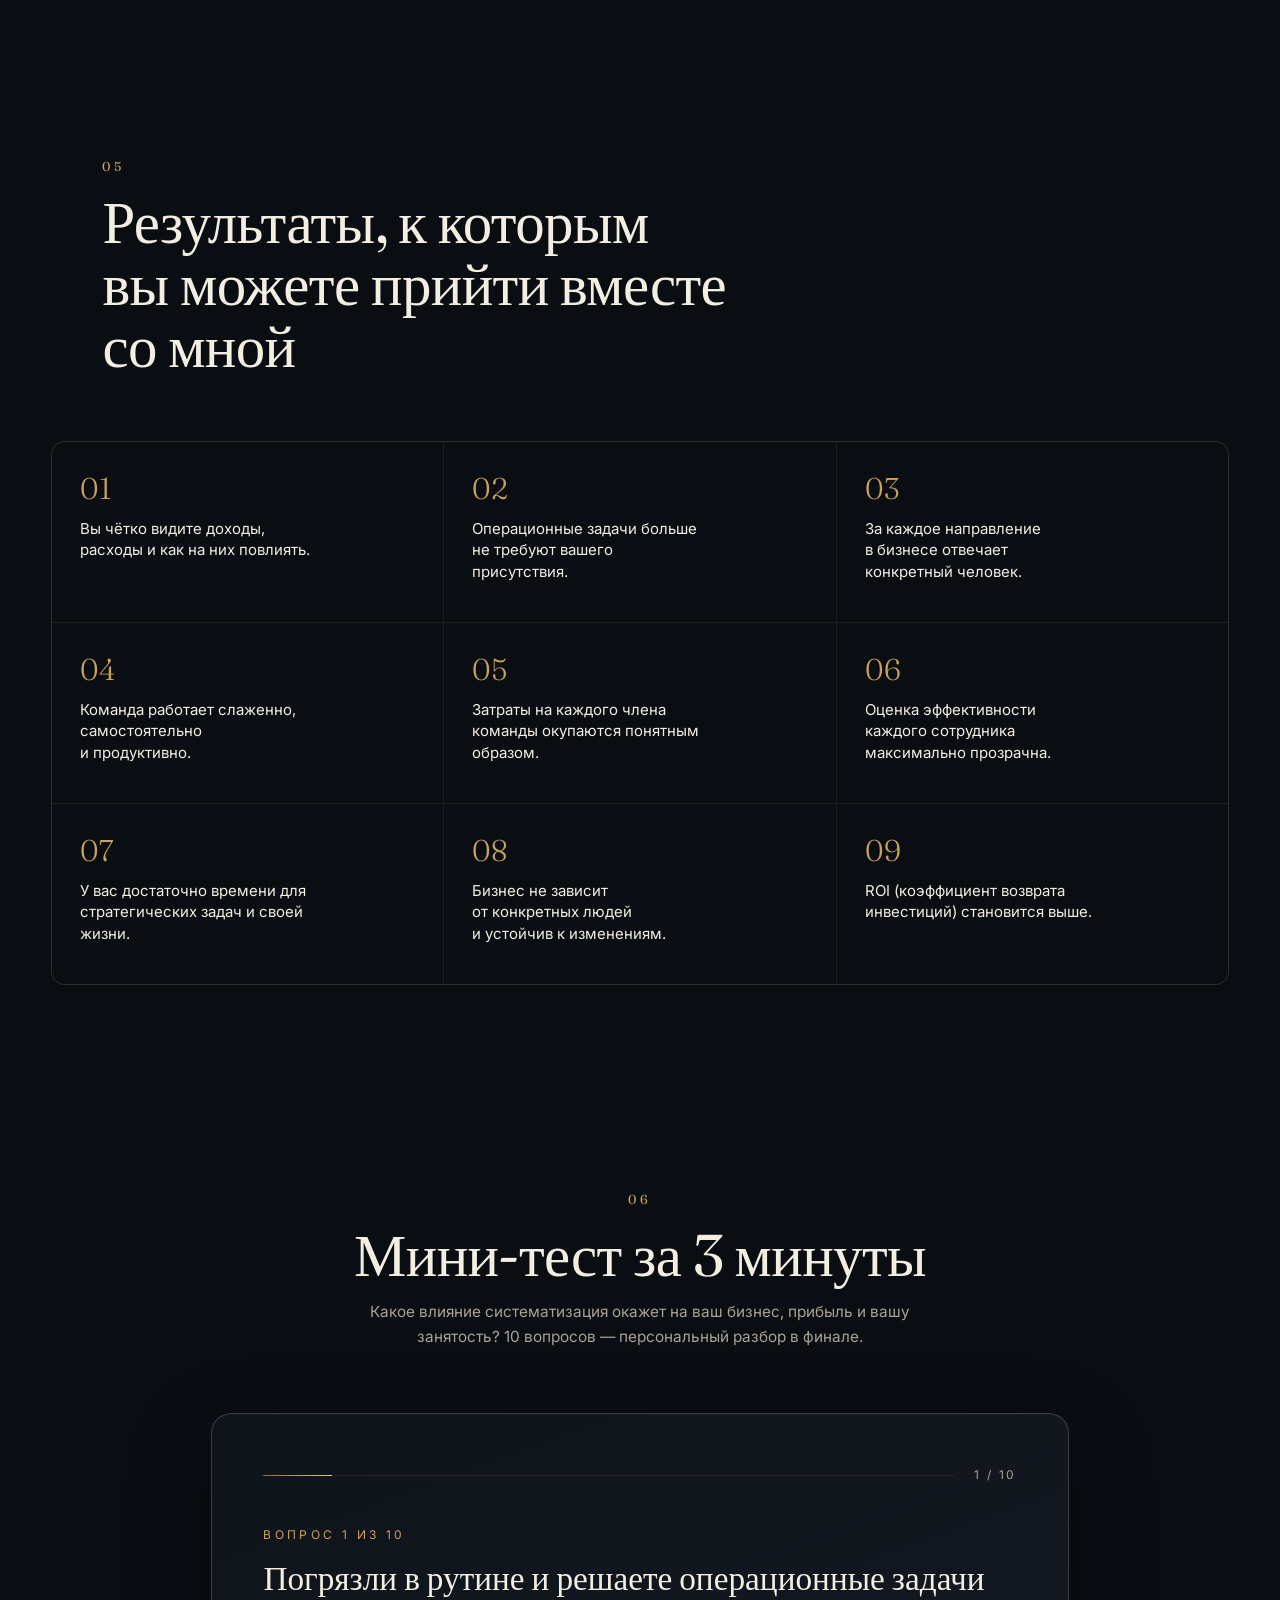
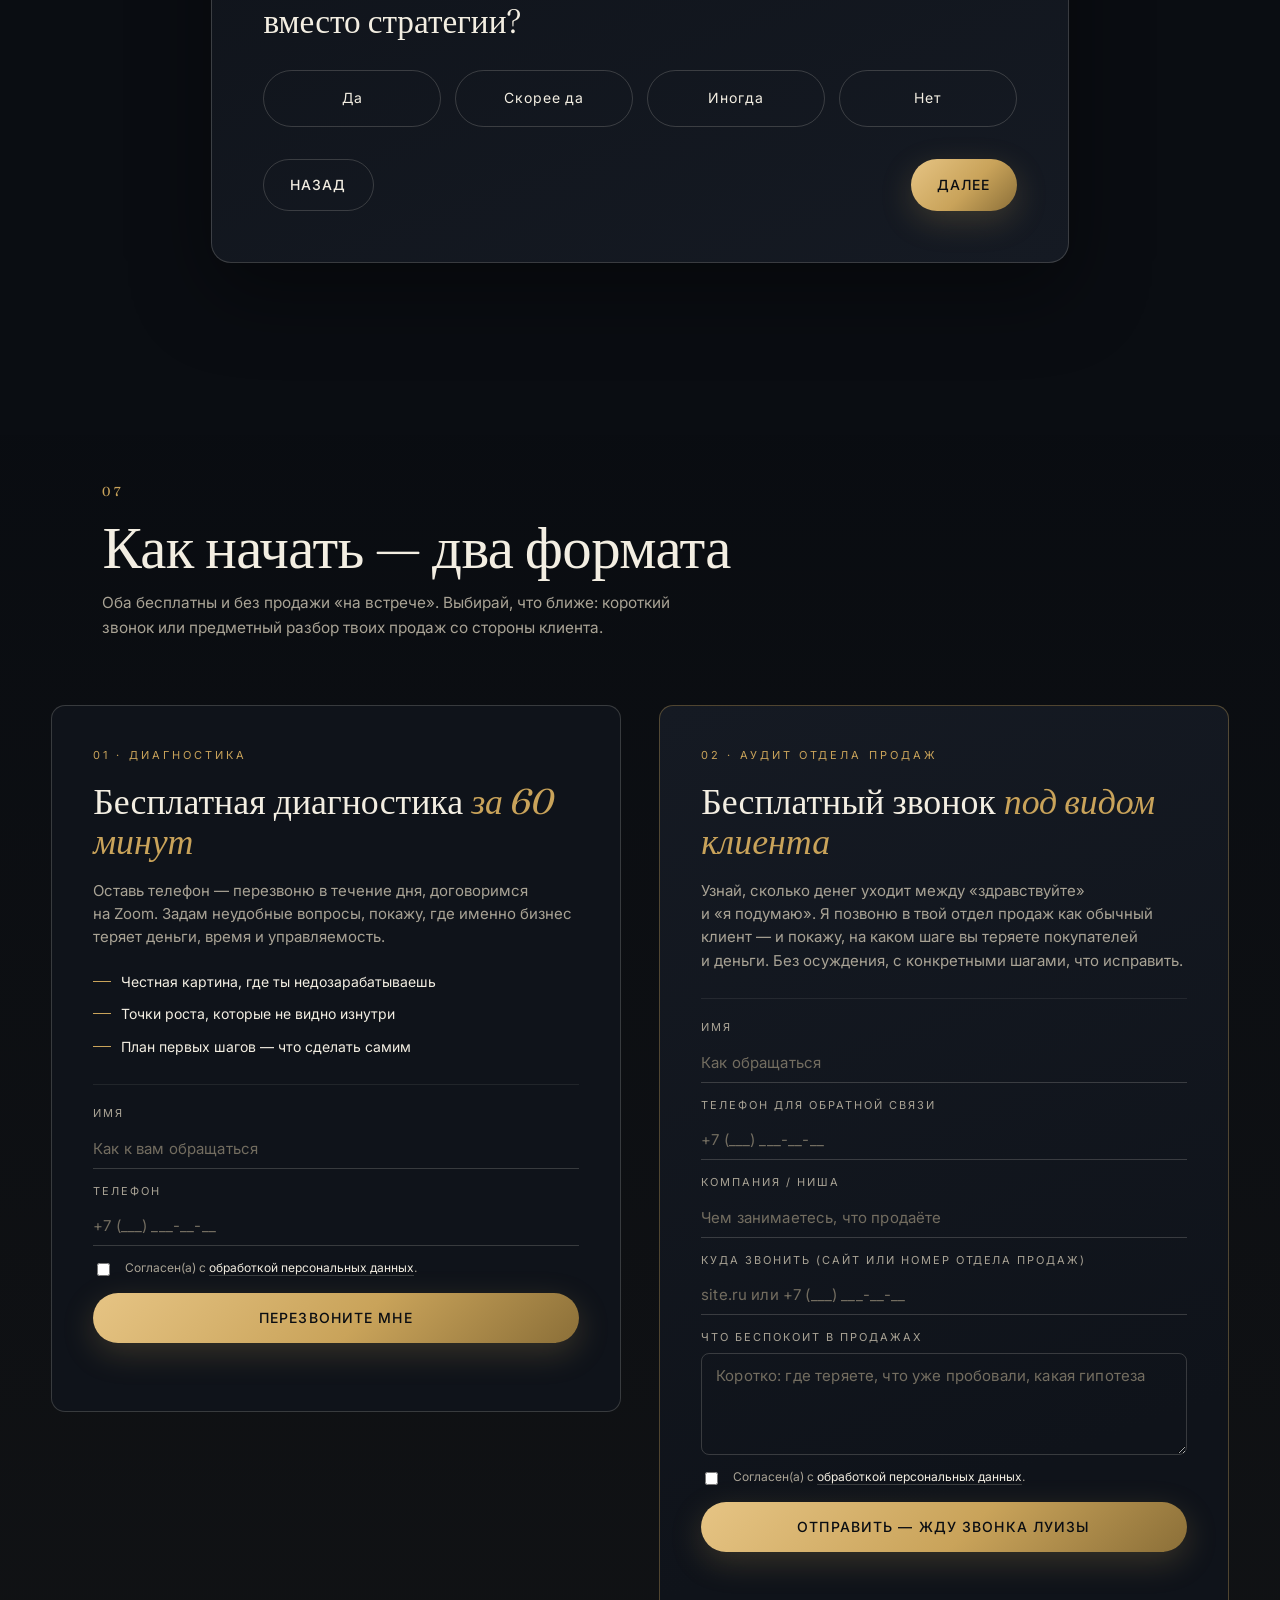
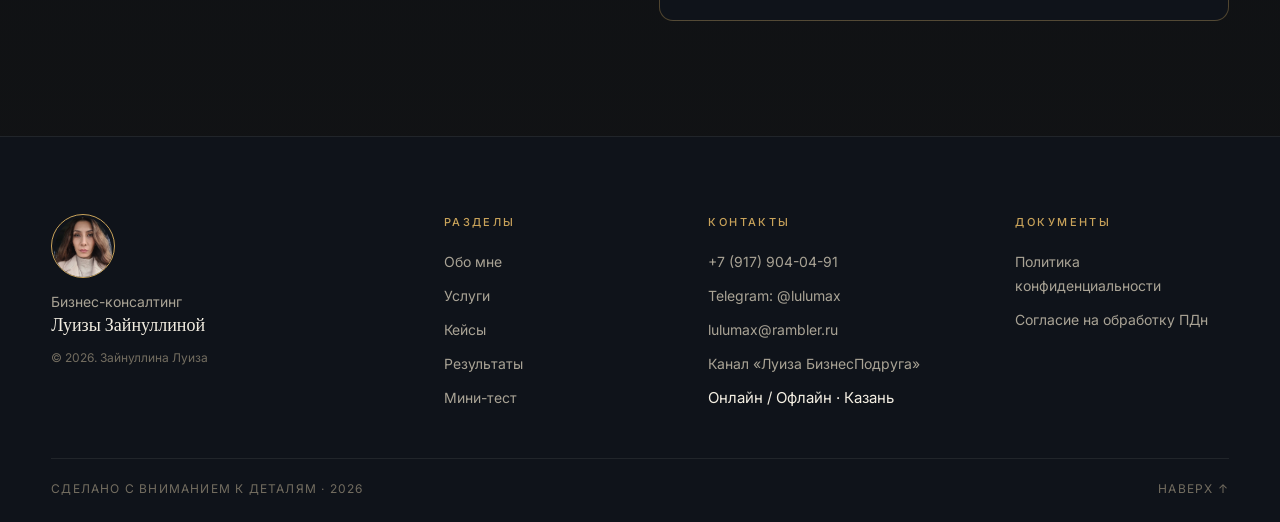
==== commit 17ae3471: "About: 'В бизнесе с 2005' → 'В продажах с 2005', добавил 'в 2013-м запустила первый проект' для согл" ====
--- a/index.html
+++ b/index.html
@@ -139,15 +139,16 @@
 
   <div class="about__body">
     <p class="lead">
-      Меня зовут <em>Луиза</em>. В&nbsp;бизнесе с&nbsp;2005&nbsp;года&nbsp;— начинала
+      Меня зовут <em>Луиза</em>. В&nbsp;продажах с&nbsp;2005&nbsp;года&nbsp;— начинала
       с&nbsp;холодных продаж промышленного оборудования, когда «нет» было нормой,
       а&nbsp;сделка&nbsp;— искусством.
     </p>
 
     <p class="lead">
-      Прошла путь от&nbsp;менеджера до&nbsp;генерального директора, <em>вывела компанию
-      из&nbsp;долга в&nbsp;14&nbsp;млн&nbsp;₽ в&nbsp;прибыль за&nbsp;год</em>&nbsp;— без
-      дополнительного бюджета, только через систему и&nbsp;честную работу с&nbsp;командой.
+      В&nbsp;2013-м запустила первый собственный проект и&nbsp;ушла в&nbsp;бизнес. Прошла путь
+      от&nbsp;менеджера до&nbsp;генерального директора, <em>вывела компанию из&nbsp;долга
+      в&nbsp;14&nbsp;млн&nbsp;₽ в&nbsp;прибыль за&nbsp;год</em>&nbsp;— без дополнительного
+      бюджета, только через систему и&nbsp;честную работу с&nbsp;командой.
     </p>
 
     <p class="lead">
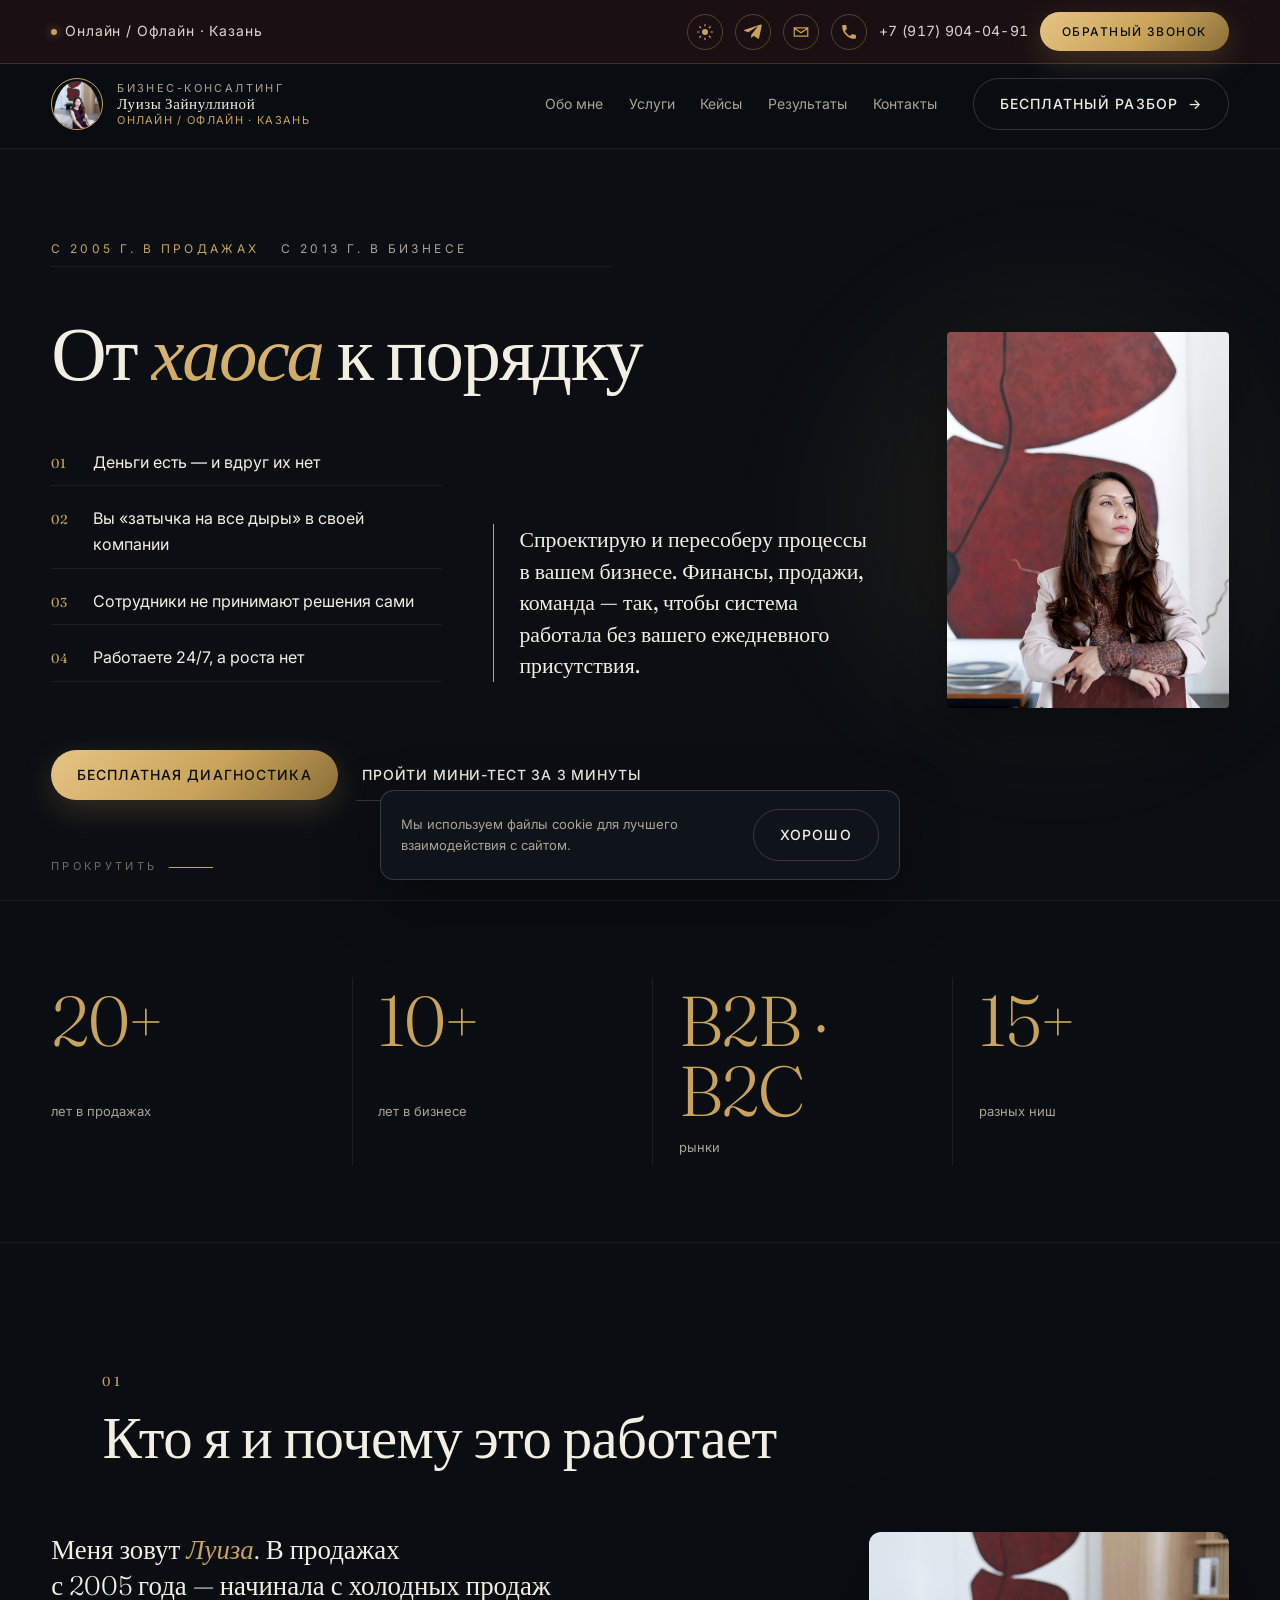
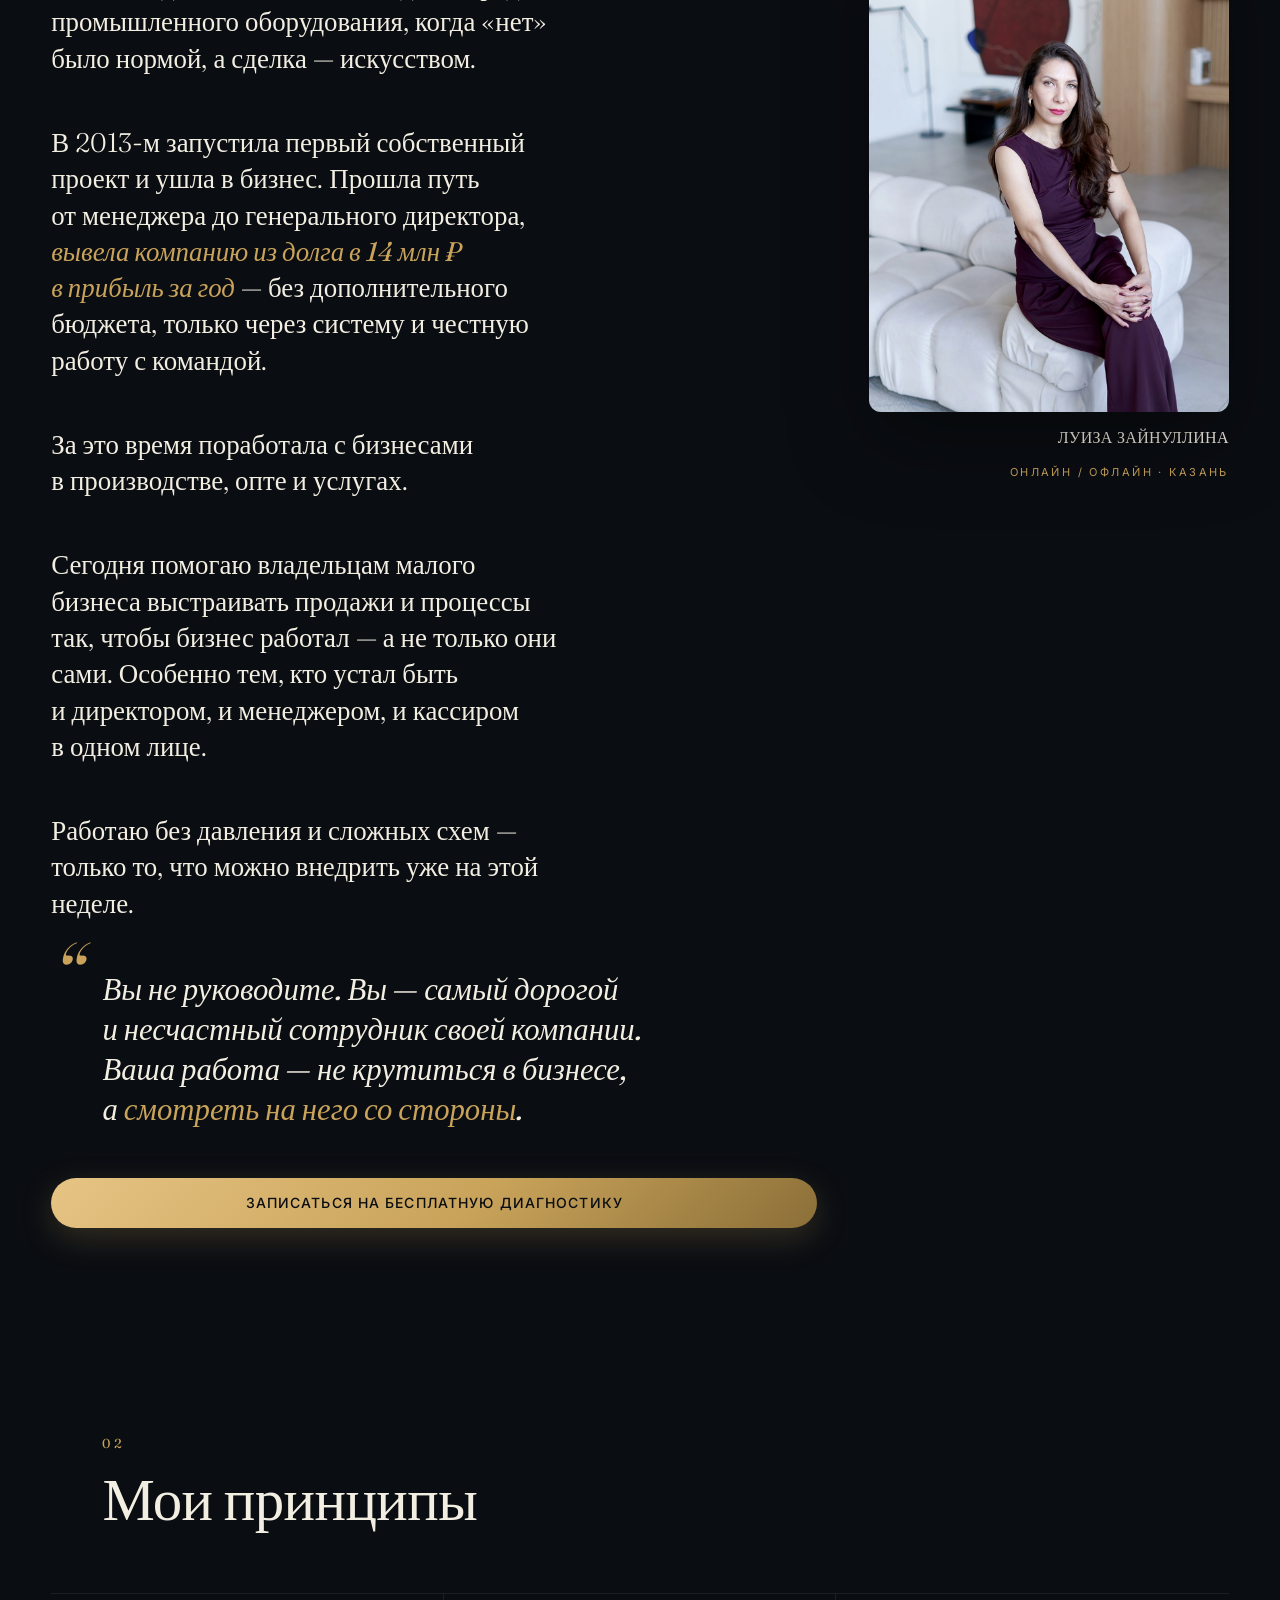
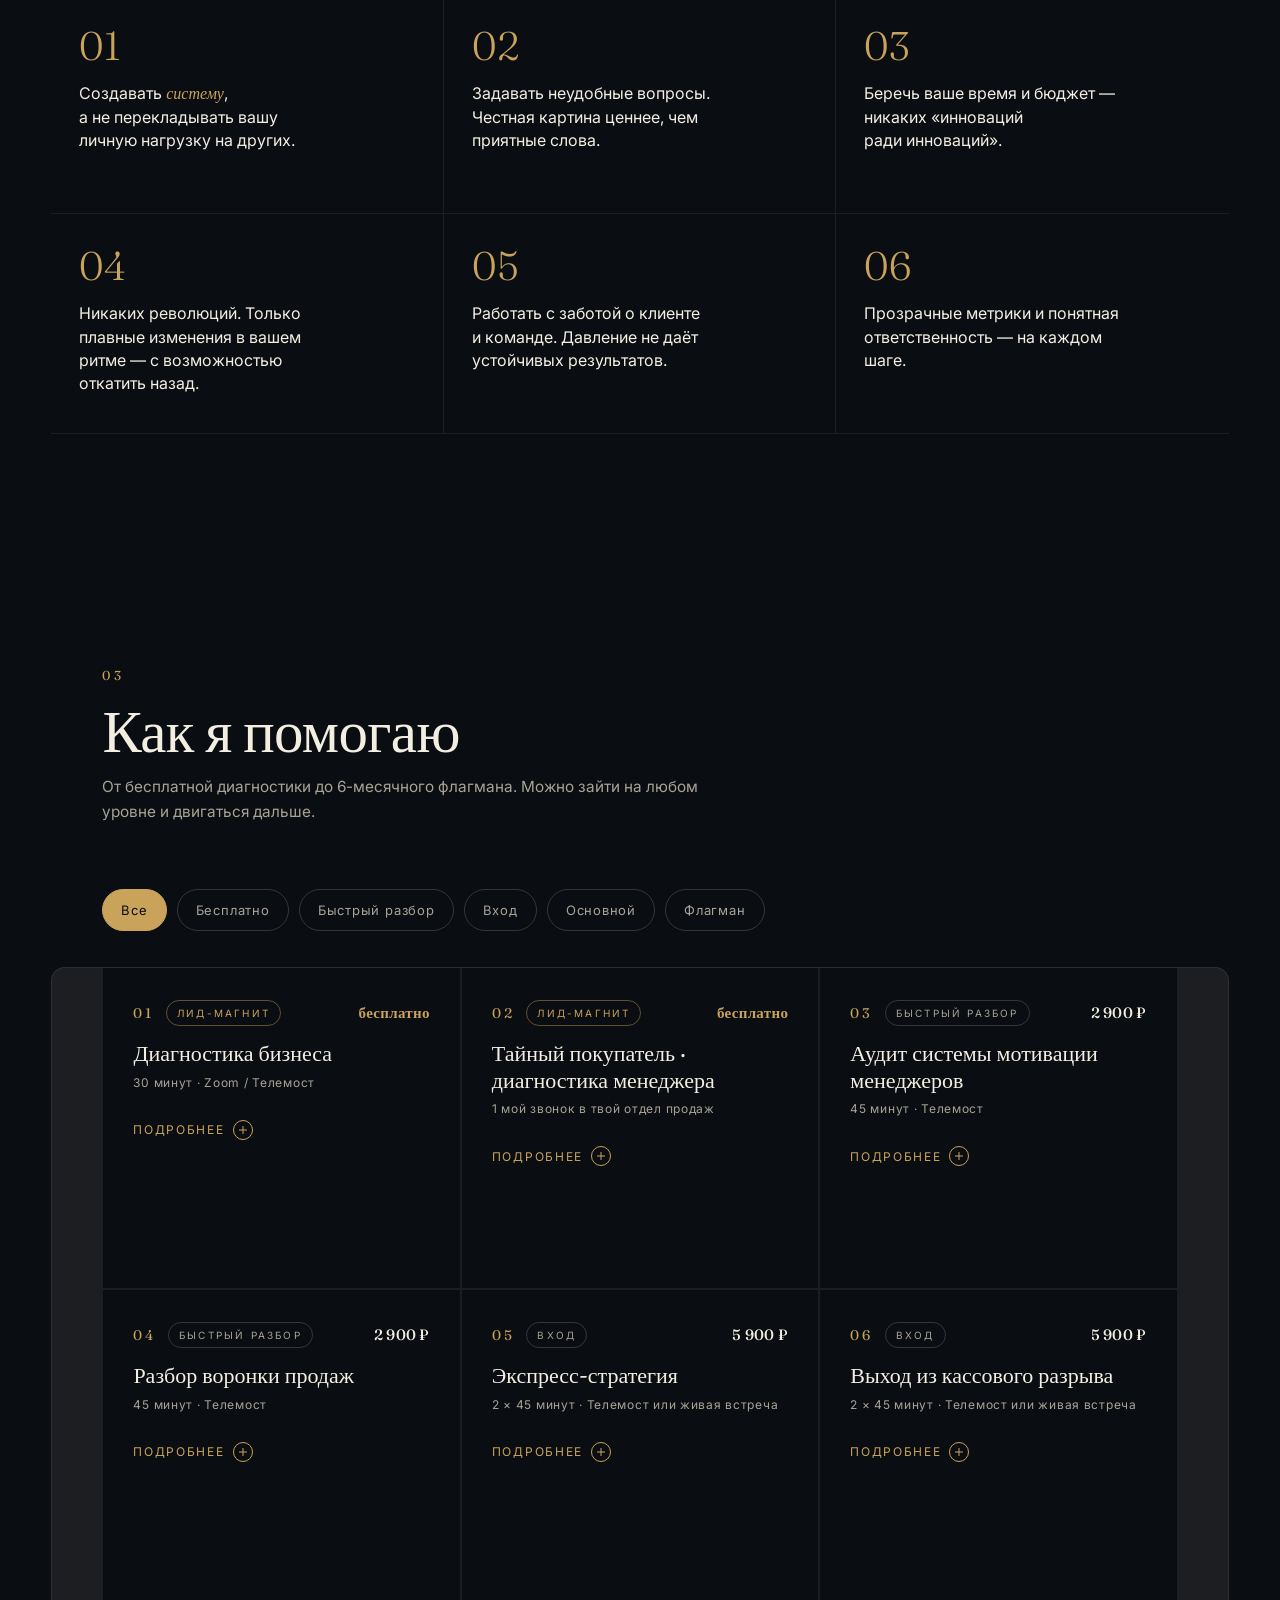
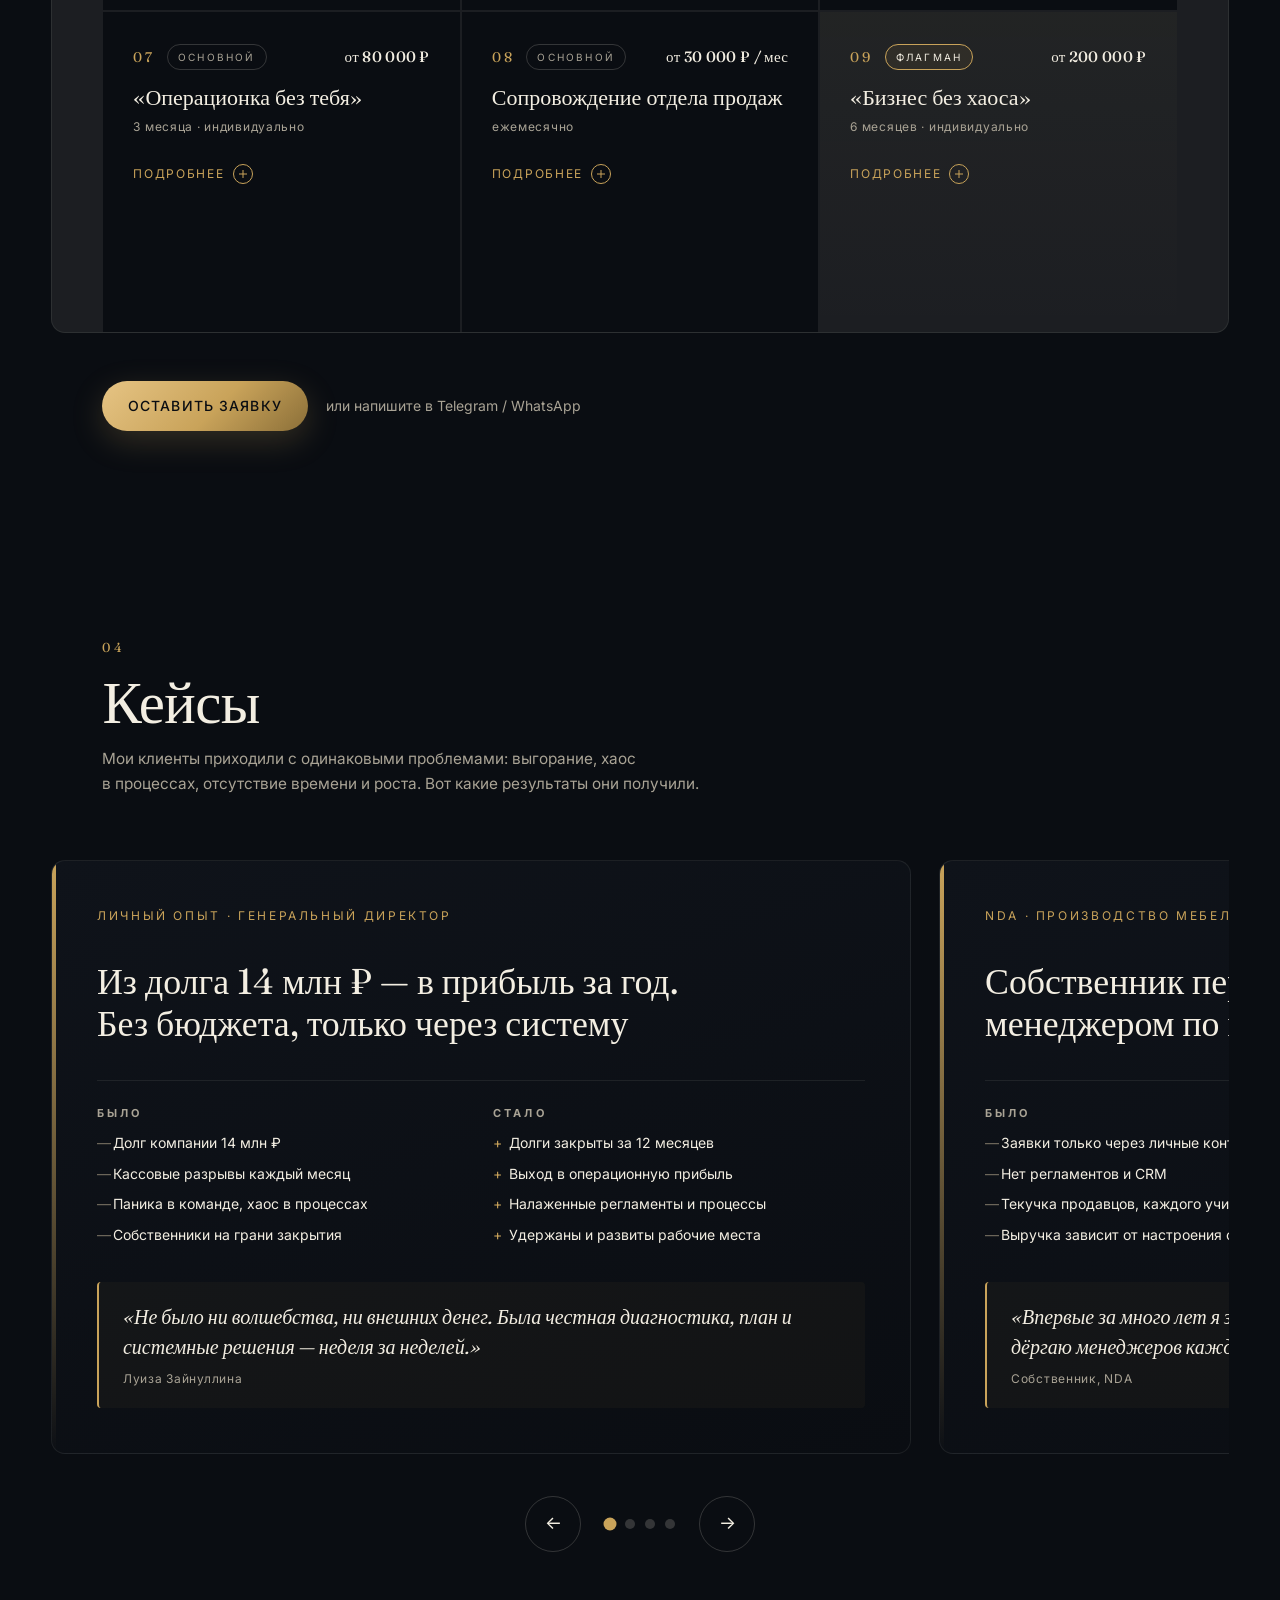
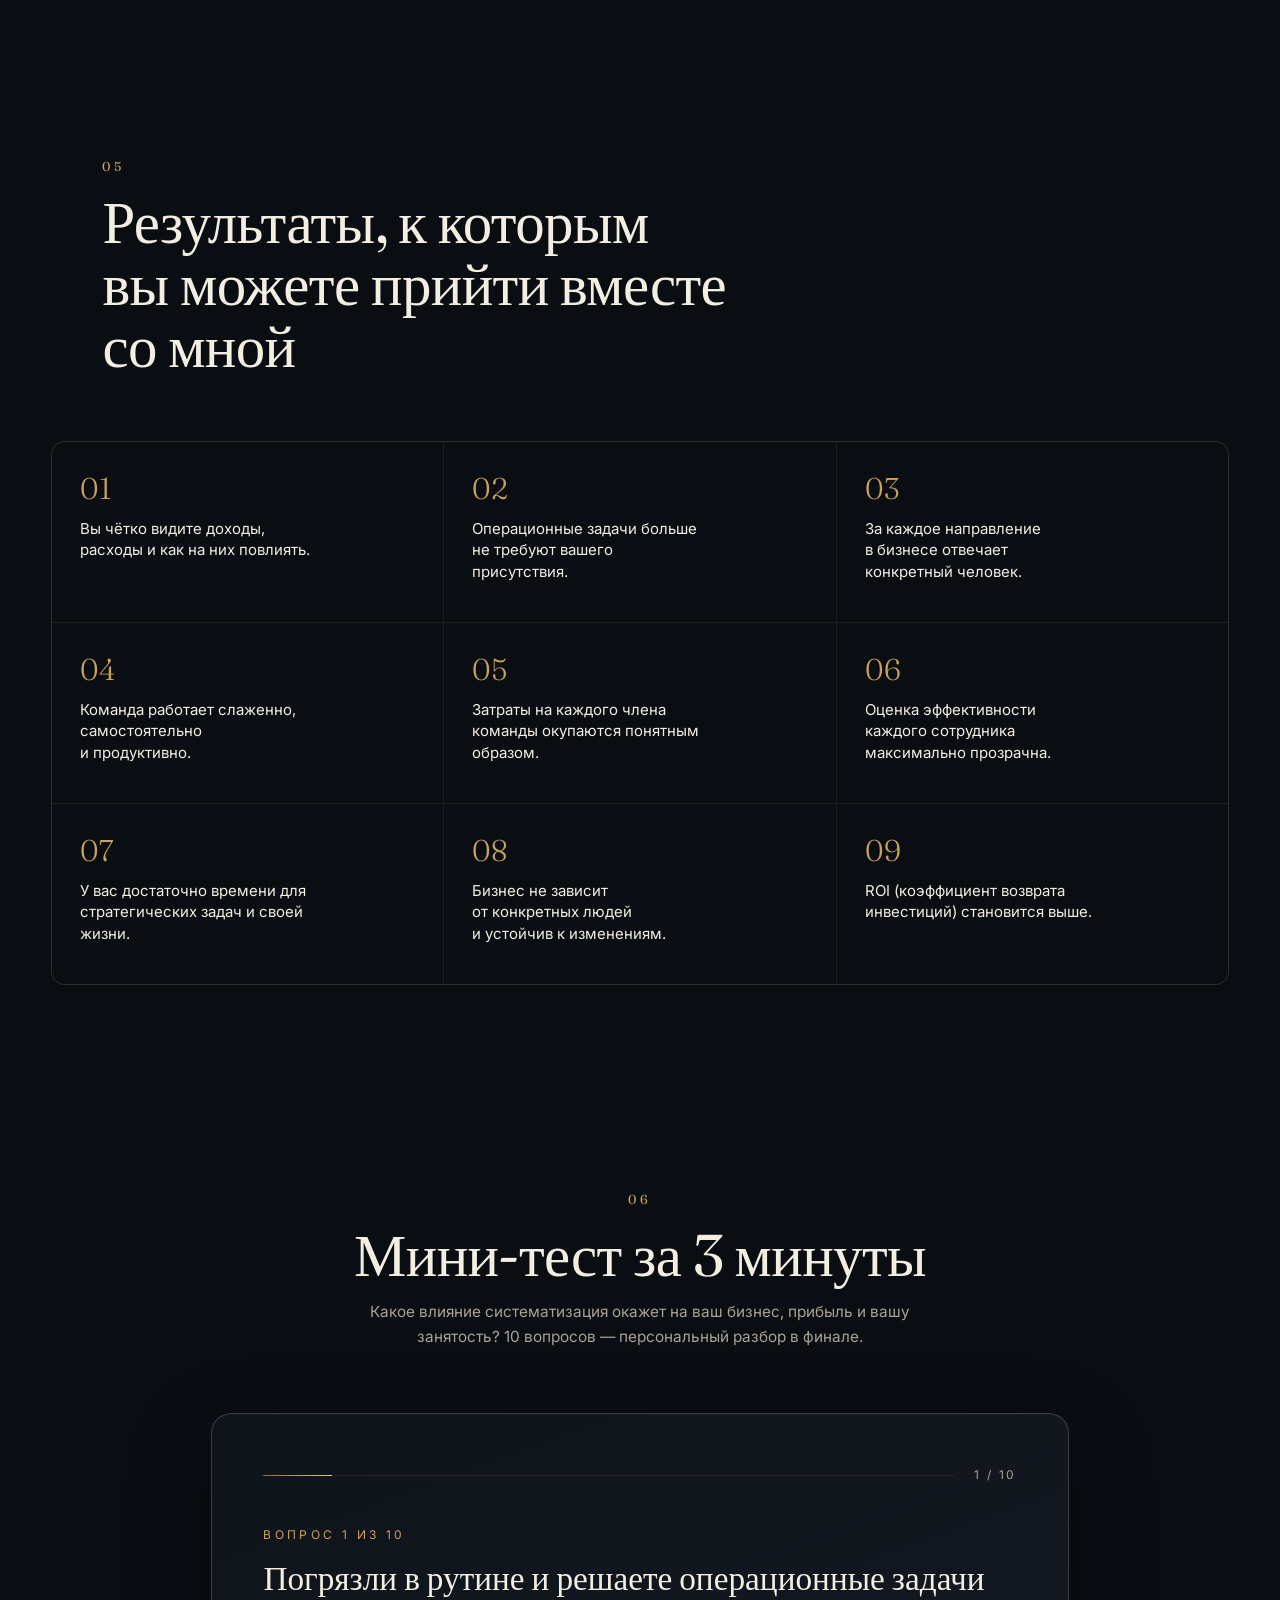
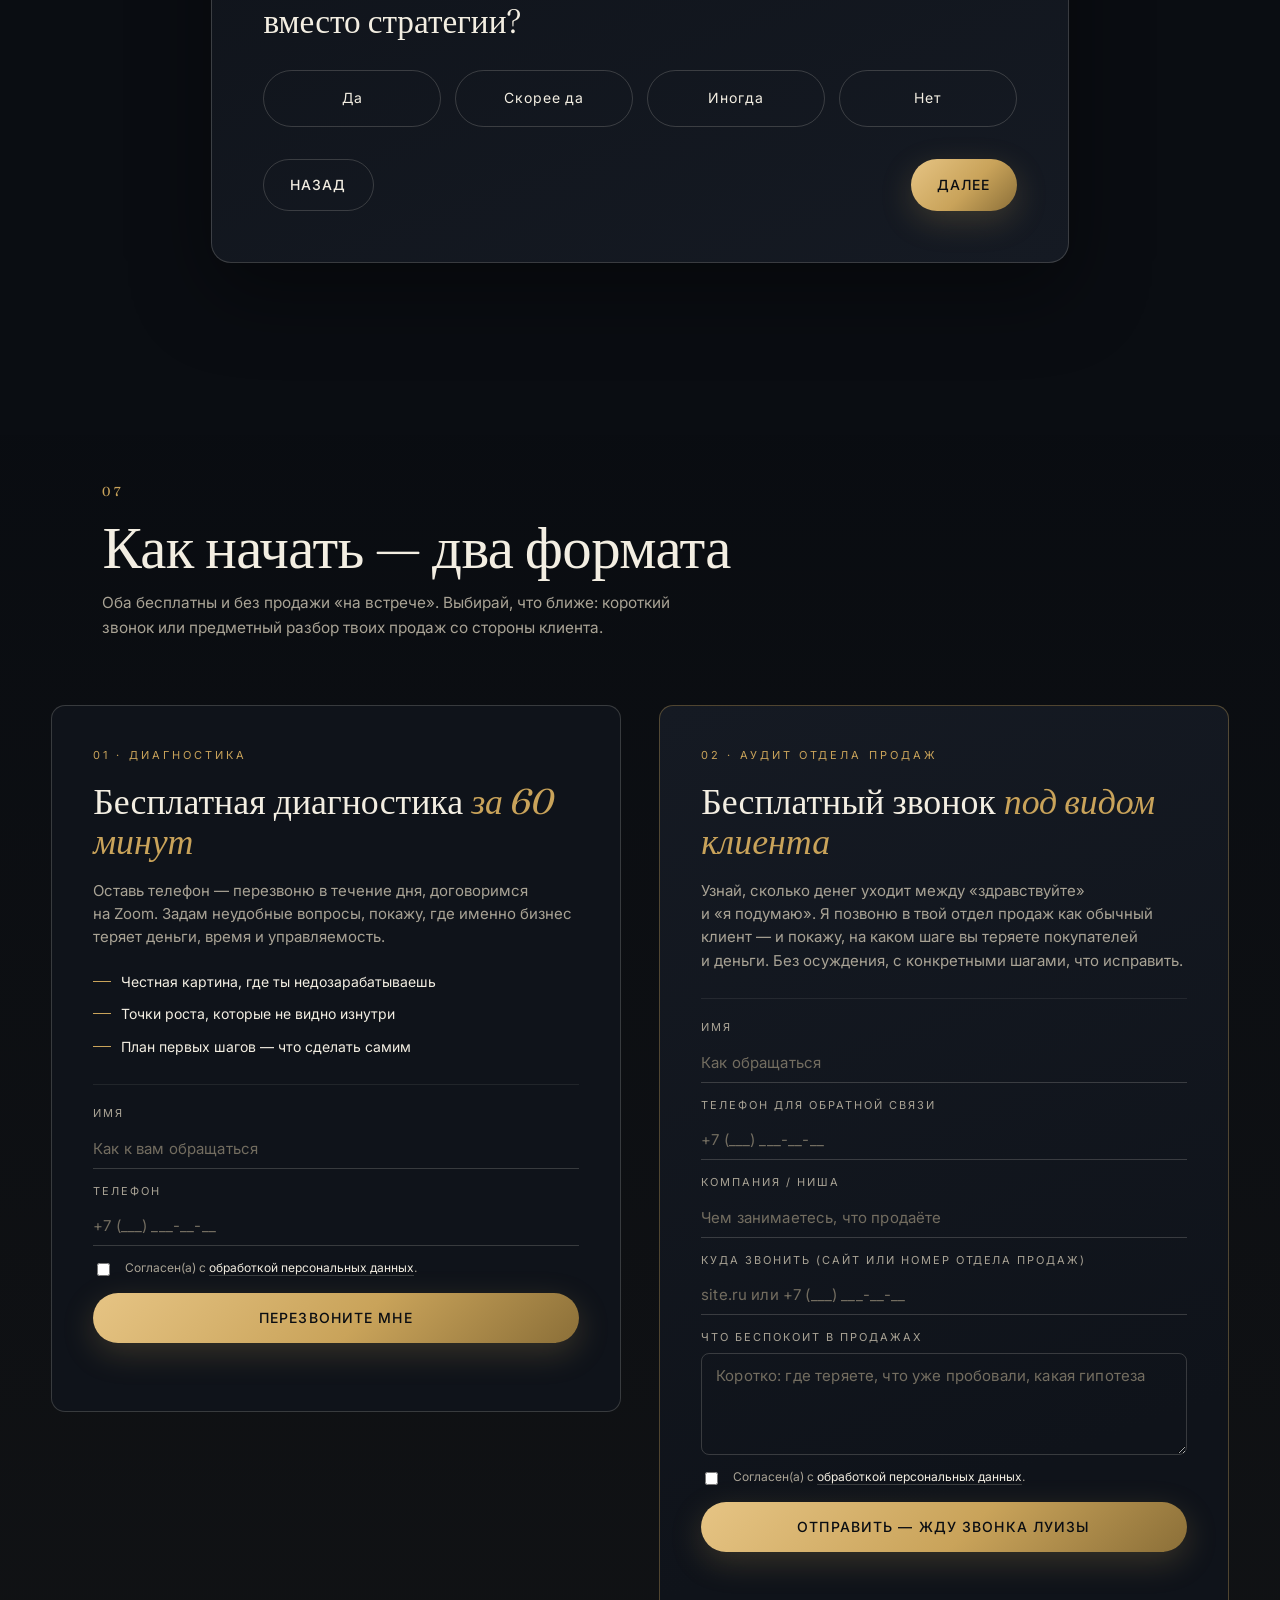
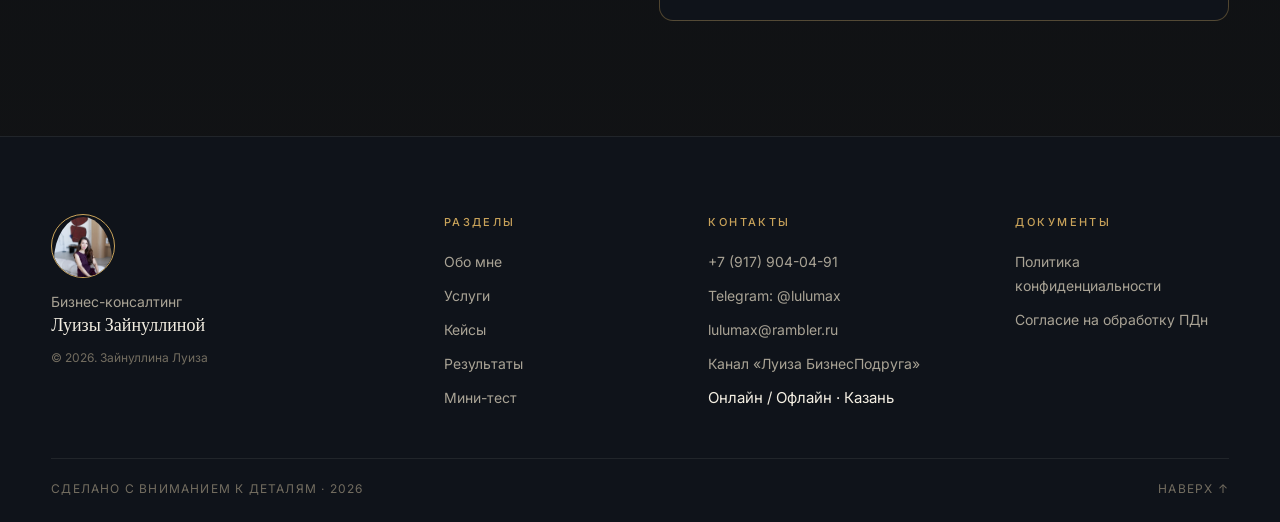
==== commit 7ef2e726: "Футер: заменил фото на luiza-sofa (как в шапке)" ====
--- a/index.html
+++ b/index.html
@@ -382,7 +382,7 @@
   <div class="footer__grid">
     <div class="footer__brand">
       <div class="brand__mark brand__mark--big brand__mark--photo">
-        <img src="assets/luiza-face.jpg" alt="Луиза Зайнуллина" loading="lazy">
+        <img src="assets/luiza-sofa.jpg" alt="Луиза Зайнуллина" loading="lazy">
       </div>
       <p>Бизнес-консалтинг<br><strong>Луизы Зайнуллиной</strong></p>
       <small>© 2026. Зайнуллина Луиза</small>
--- a/styles.css
+++ b/styles.css
@@ -318,15 +318,6 @@
   filter: contrast(1.04) saturate(.95);
   box-shadow: 0 20px 50px rgba(0,0,0,.4);
   display: block;
-}
-.hero__portrait::before {
-  content: "";
-  position: absolute;
-  inset: 10px -10px -10px 10px;
-  border: 1px solid var(--gold);
-  border-radius: 4px;
-  z-index: -1;
-  pointer-events: none;
 }
 @keyframes heroFadeIn {
   from { opacity: 0; transform: translateY(16px); }
